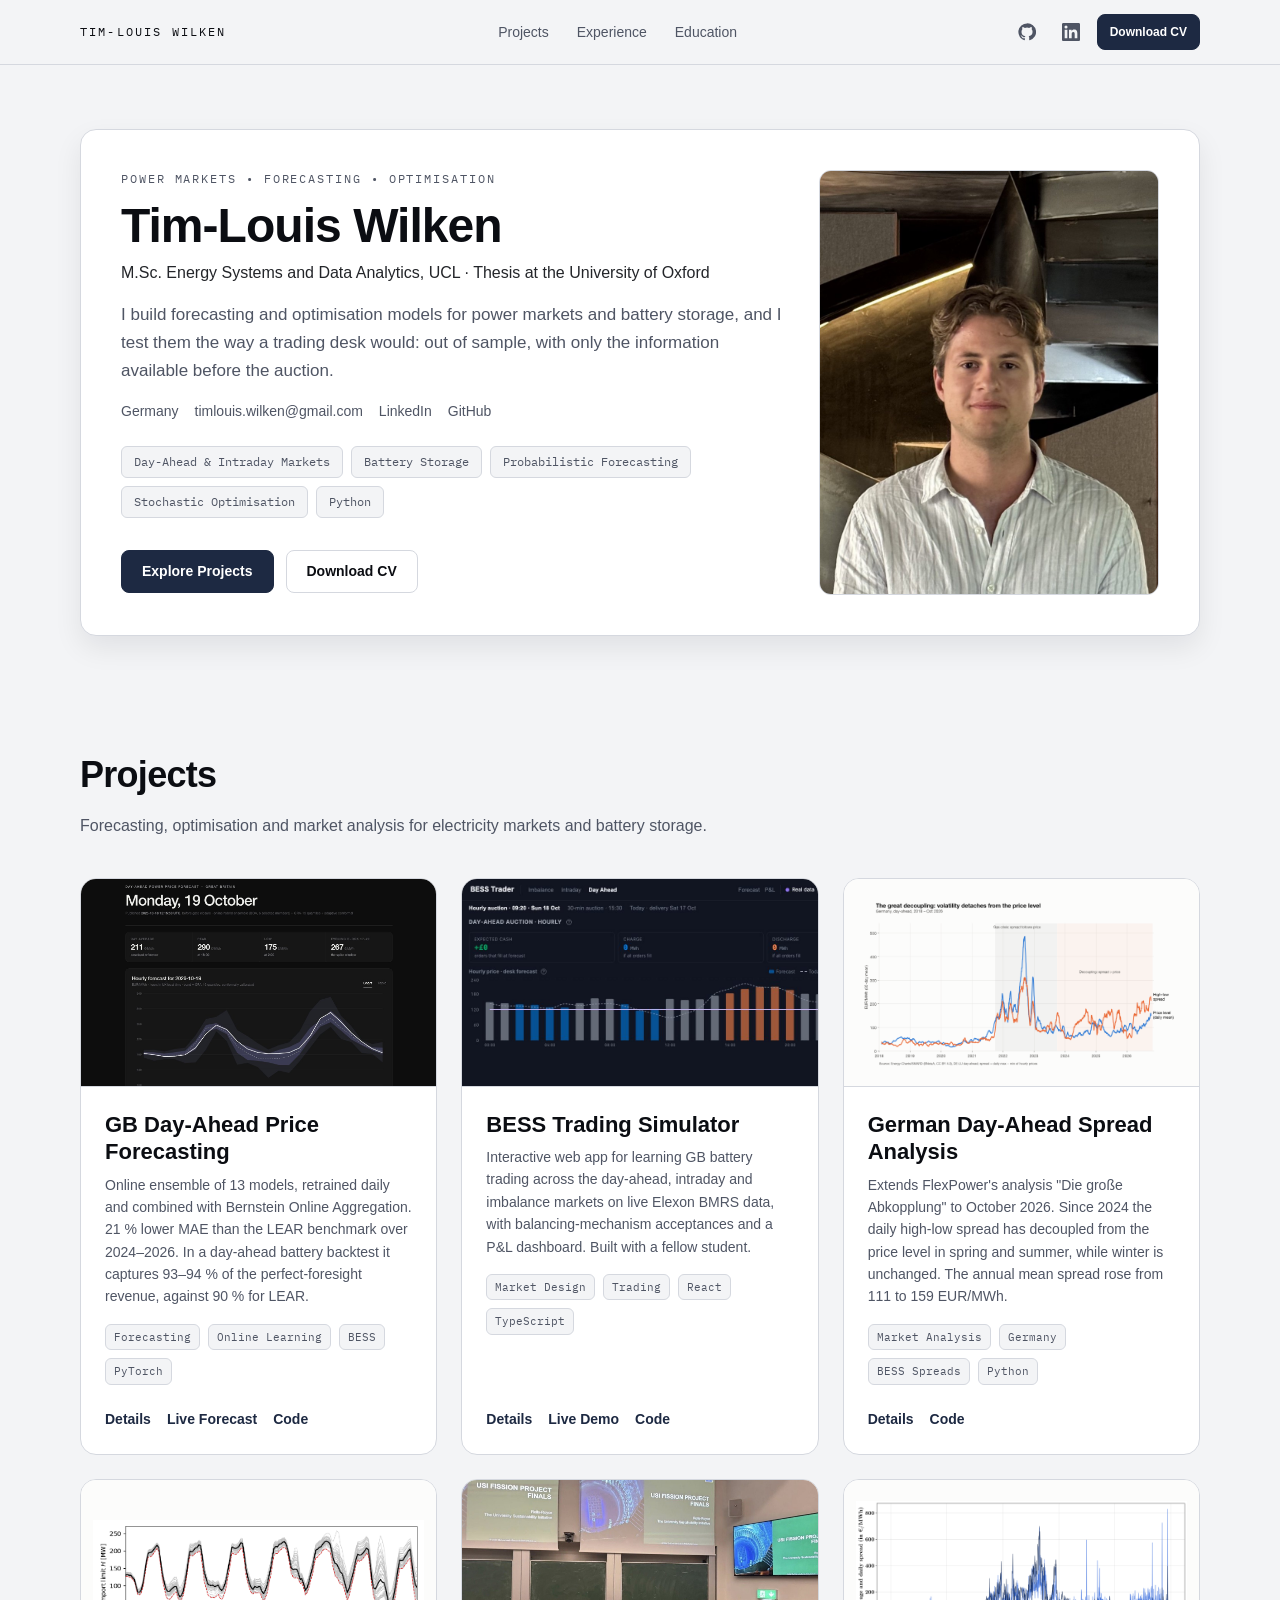
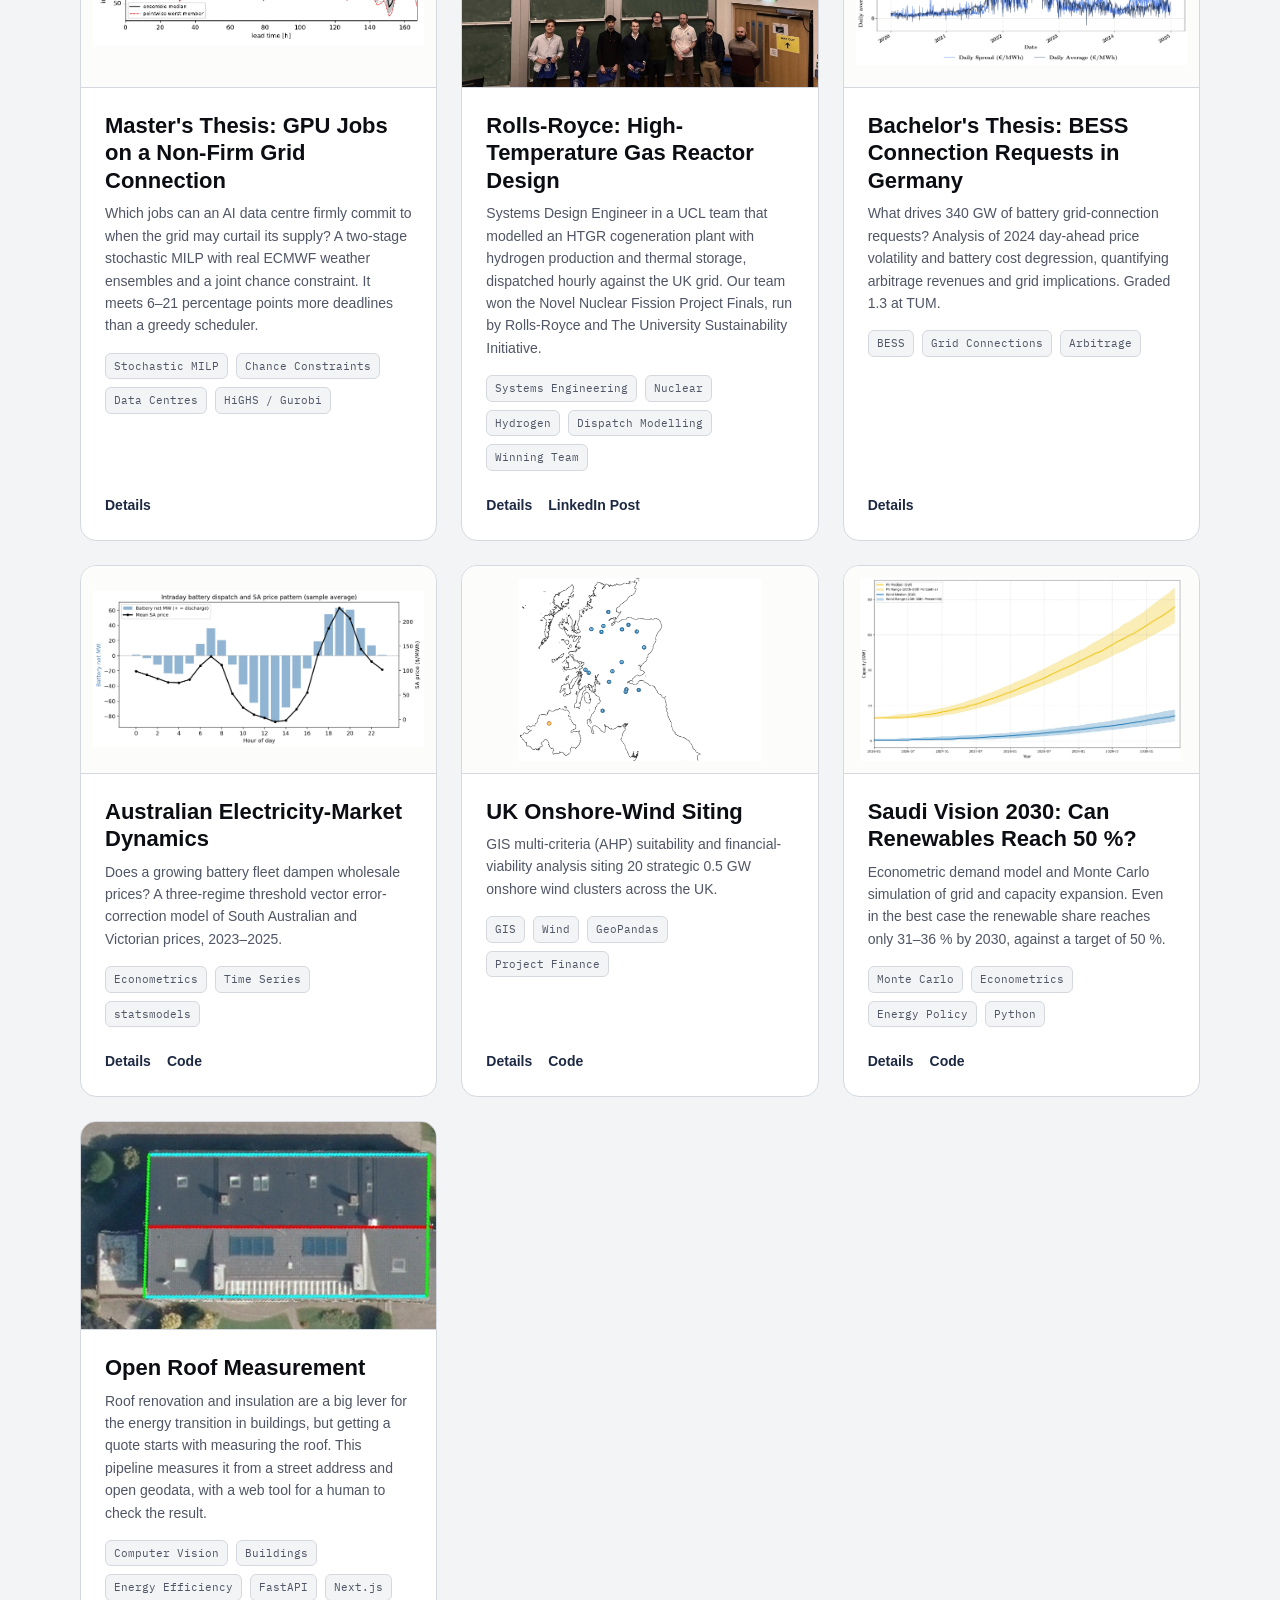
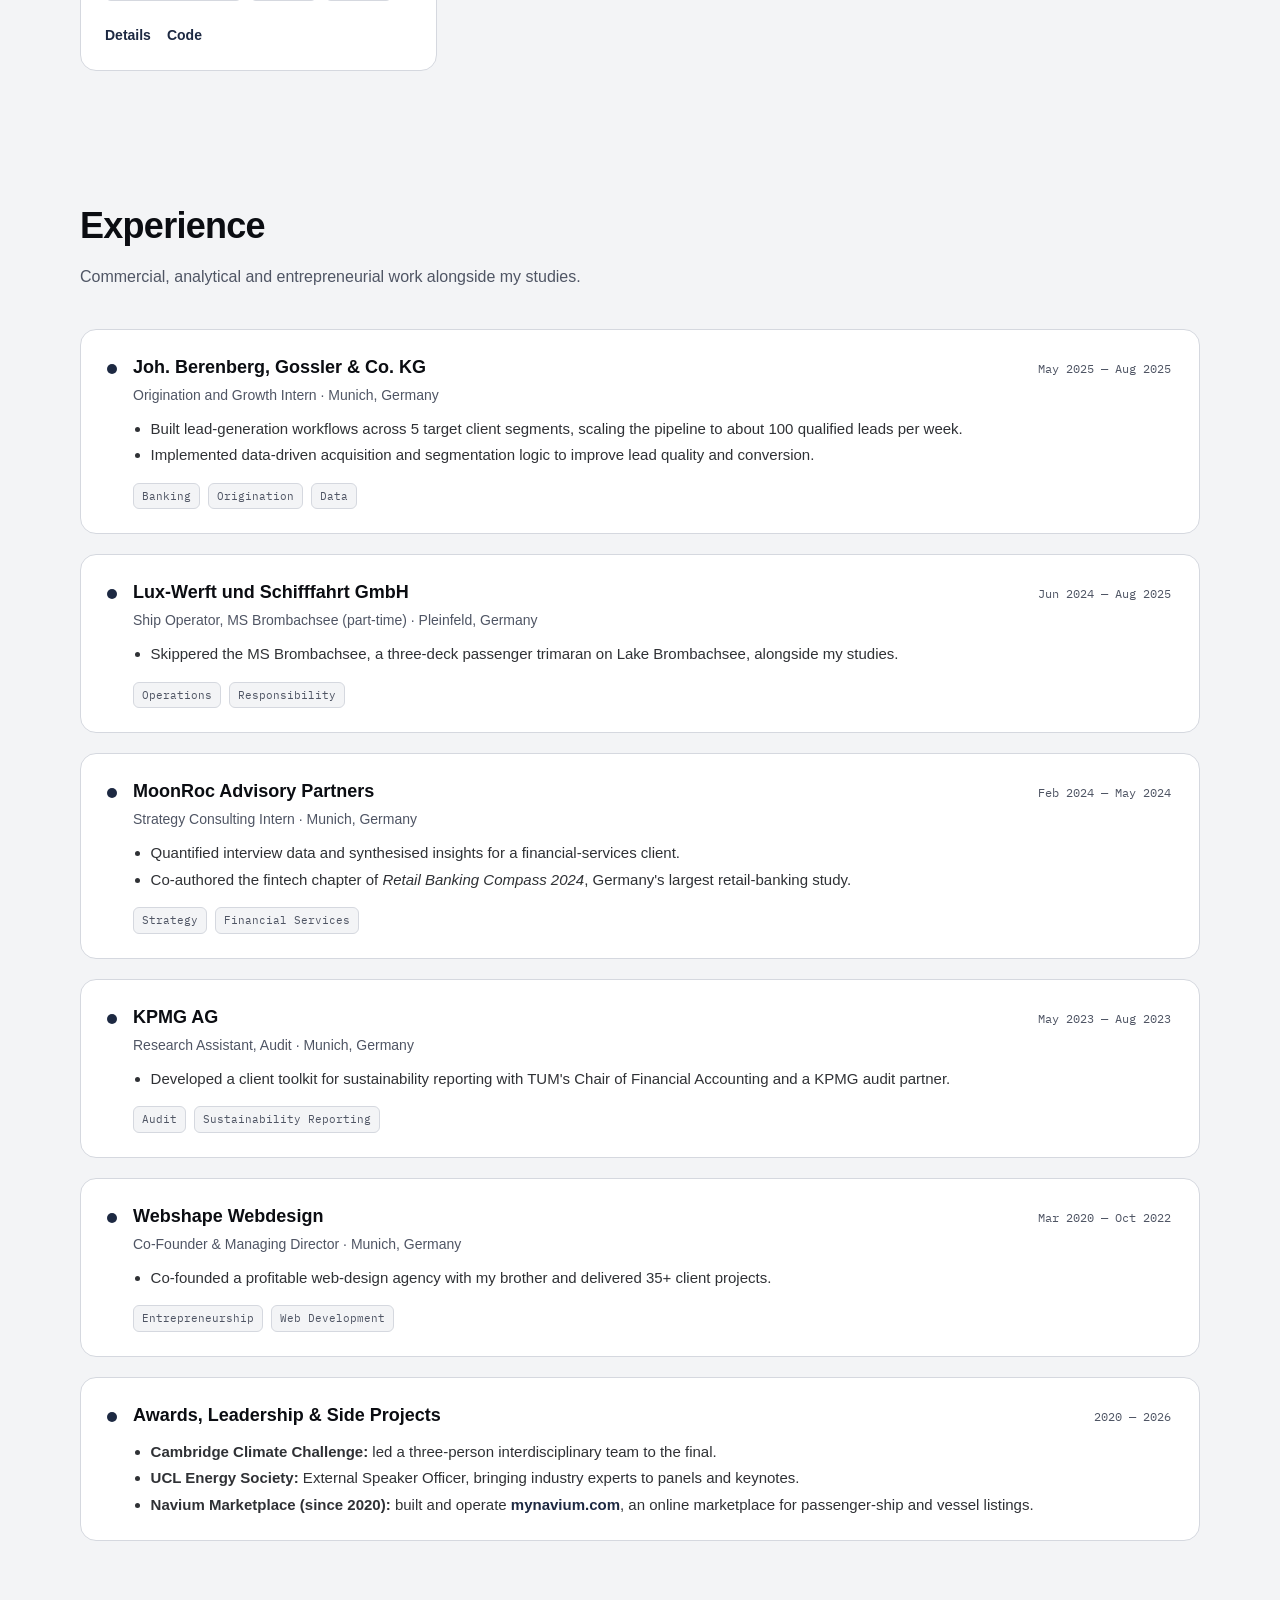
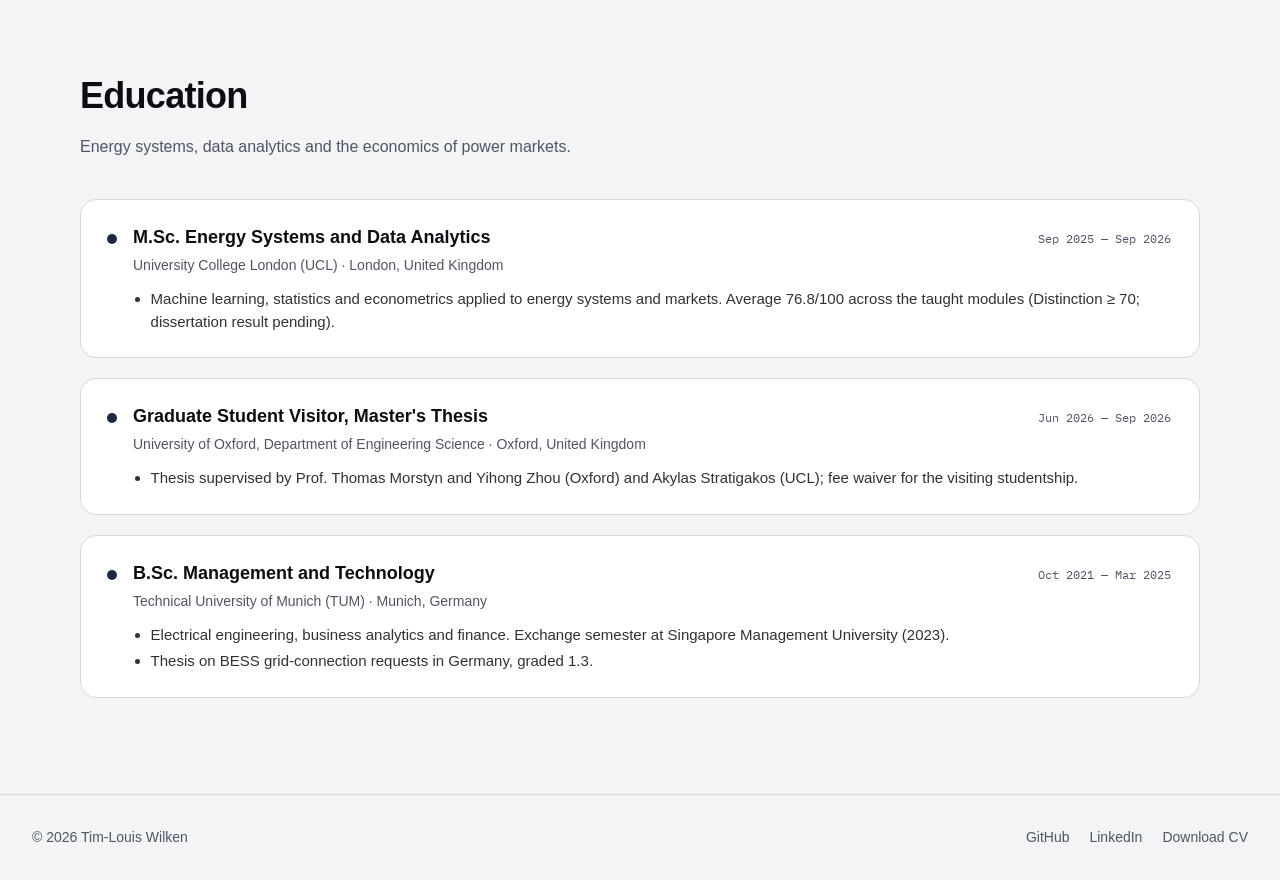
==== index.html @ aab0083b "Personal website: projects, live day-ahead forecast widget, CV Co-Authored-By: Claude Fable 5.1 <nor" ====
<!DOCTYPE html>
<html lang="en">
<head>
  <meta charset="UTF-8">
  <meta name="viewport" content="width=device-width, initial-scale=1">
  <title>Tim-Louis Wilken | Energy Markets &amp; Forecasting</title>
  <meta name="description" content="Portfolio of Tim-Louis Wilken: forecasting and optimisation for power markets and battery storage.">
  <link rel="canonical" href="https://timlouiswilken.github.io/">
  <meta property="og:title" content="Tim-Louis Wilken | Energy Markets &amp; Forecasting">
  <meta property="og:description" content="Forecasting and optimisation for power markets and battery storage.">
  <meta property="og:type" content="website">
  <meta property="og:url" content="https://timlouiswilken.github.io/">
  <meta property="og:image" content="https://timlouiswilken.github.io/images/projects/dayahead.png">
  <link rel="icon" href="favicon.svg" type="image/svg+xml">
  <link rel="preconnect" href="https://fonts.googleapis.com">
  <link rel="preconnect" href="https://fonts.gstatic.com" crossorigin>
  <link href="https://fonts.googleapis.com/css2?family=IBM+Plex+Mono:wght@400;500&display=swap" rel="stylesheet">
  <link rel="stylesheet" href="style.css">
</head>
<body>

<nav class="nav">
  <div class="container nav-inner">
    <a href="#home" class="brand">Tim-Louis Wilken</a>
    <div class="nav-links">
      <a href="#projects">Projects</a>
      <a href="#experience">Experience</a>
      <a href="#education">Education</a>
    </div>
    <div class="nav-actions">
      <a class="icon-link" href="https://github.com/TimLouisWilken" target="_blank" rel="noreferrer" aria-label="GitHub">
        <svg viewBox="0 0 24 24" fill="currentColor" aria-hidden="true"><path d="M12 .5a11.5 11.5 0 0 0-3.64 22.41c.58.11.79-.25.79-.56v-2c-3.2.7-3.88-1.37-3.88-1.37-.53-1.33-1.28-1.69-1.28-1.69-1.05-.71.08-.7.08-.7 1.16.08 1.77 1.19 1.77 1.19 1.03 1.77 2.7 1.26 3.36.96.1-.75.4-1.26.73-1.55-2.55-.29-5.24-1.28-5.24-5.68 0-1.26.45-2.28 1.19-3.09-.12-.29-.52-1.46.11-3.05 0 0 .97-.31 3.17 1.18a10.9 10.9 0 0 1 5.77 0c2.2-1.49 3.17-1.18 3.17-1.18.63 1.59.23 2.76.11 3.05.74.81 1.19 1.83 1.19 3.09 0 4.41-2.69 5.38-5.26 5.67.41.36.78 1.06.78 2.14v3.17c0 .31.21.68.8.56A11.5 11.5 0 0 0 12 .5Z"/></svg>
      </a>
      <a class="icon-link" href="https://linkedin.com/in/tim-louis-wilken" target="_blank" rel="noreferrer" aria-label="LinkedIn">
        <svg viewBox="0 0 24 24" fill="currentColor" aria-hidden="true"><path d="M20.45 20.45h-3.55v-5.57c0-1.33-.03-3.04-1.85-3.04-1.86 0-2.14 1.45-2.14 2.94v5.67H9.35V9h3.41v1.56h.05c.48-.9 1.64-1.85 3.37-1.85 3.6 0 4.27 2.37 4.27 5.45v6.29ZM5.34 7.43a2.06 2.06 0 1 1 0-4.12 2.06 2.06 0 0 1 0 4.12ZM7.12 20.45H3.56V9h3.56v11.45ZM22.22 0H1.77C.79 0 0 .77 0 1.73v20.54C0 23.23.79 24 1.77 24h20.45c.98 0 1.78-.77 1.78-1.73V1.73C24 .77 23.2 0 22.22 0Z"/></svg>
      </a>
      <a class="btn btn-primary btn-sm" href="cv.pdf" download="CV_Tim-Louis_Wilken.pdf">Download CV</a>
    </div>
  </div>
</nav>

<main class="container">

  <section id="home" class="section" style="padding-bottom: 2rem;">
    <div class="card hero reveal">
      <div class="hero-grid">
        <div>
          <p class="eyebrow">Power Markets • Forecasting • Optimisation</p>
          <h1>Tim-Louis Wilken</h1>
          <p class="role">M.Sc. Energy Systems and Data Analytics, UCL · Thesis at the University of Oxford</p>
          <p class="lead">I build forecasting and optimisation models for power markets and battery storage, and I test them the way a trading desk would: out of sample, with only the information available before the auction.</p>
          <div class="meta">
            <span>Germany</span>
            <a href="mailto:timlouis.wilken@gmail.com">timlouis.wilken@gmail.com</a>
            <a href="https://linkedin.com/in/tim-louis-wilken" target="_blank" rel="noreferrer">LinkedIn</a>
            <a href="https://github.com/TimLouisWilken" target="_blank" rel="noreferrer">GitHub</a>
          </div>
          <div class="tags">
            <span class="tag tag-lg">Day-Ahead &amp; Intraday Markets</span>
            <span class="tag tag-lg">Battery Storage</span>
            <span class="tag tag-lg">Probabilistic Forecasting</span>
            <span class="tag tag-lg">Stochastic Optimisation</span>
            <span class="tag tag-lg">Python</span>
          </div>
          <div class="actions">
            <a class="btn btn-primary" href="#projects">Explore Projects</a>
            <a class="btn" href="cv.pdf" download="CV_Tim-Louis_Wilken.pdf">Download CV</a>
          </div>
        </div>
        <div class="portrait">
          <img src="images/profile.jpg" alt="Portrait of Tim-Louis Wilken">
        </div>
      </div>
    </div>
  </section>

  <section id="live" class="section" style="padding-top: 0; padding-bottom: 1rem;">
    <div class="card live reveal" id="live-card" hidden>
      <div class="live-head">
        <div>
          <p class="eyebrow"><span class="live-dot" aria-hidden="true"></span>Live · GB day-ahead forecast for <span id="live-date">…</span></p>
          <p class="live-sub">Published every morning before gate closure by my online ensemble. Point forecast with the 90 % interval, EUR/MWh, UK local time.</p>
        </div>
        <a class="btn btn-sm" href="https://timlouiswilken.github.io/gb-dayahead-forecast/" target="_blank" rel="noreferrer">Open live page →</a>
      </div>
      <div class="live-grid">
        <div class="live-stats">
          <div class="stat"><span class="stat-label">Day average</span><span class="stat-value" id="live-avg">–</span></div>
          <div class="stat"><span class="stat-label">Peak</span><span class="stat-value" id="live-peak">–</span><span class="stat-note" id="live-peak-at"></span></div>
          <div class="stat"><span class="stat-label">Low</span><span class="stat-value" id="live-low">–</span><span class="stat-note" id="live-low-at"></span></div>
          <div class="stat"><span class="stat-label">Realised MAE, last 7 days</span><span class="stat-value" id="live-mae">–</span><span class="stat-note" id="live-mae-note"></span></div>
        </div>
        <svg class="live-chart" id="live-chart" viewBox="0 0 600 180" preserveAspectRatio="none" role="img" aria-label="Hourly day-ahead price forecast with 90 % interval"></svg>
      </div>
    </div>
  </section>

  <section id="projects" class="section">
    <header class="section-head reveal">
      <h2>Projects</h2>
      <p>Forecasting, optimisation and market analysis for electricity markets and battery storage.</p>
    </header>
    <div class="grid">
<!-- PROJECTS:START -->
      <article class="card project reveal" data-href="projects/gb-dayahead-forecast.html">
        <div class="cover "><img class="fill" style="object-position: center top;" src="images/projects/dayahead-live.jpg" alt="Live GB day-ahead forecast page with hourly prices and uncertainty band" loading="lazy"></div>
        <div class="project-body">
          <h3><a href="projects/gb-dayahead-forecast.html">GB Day-Ahead Price Forecasting</a></h3>
          <p class="desc">Online ensemble of 13 models, retrained daily and combined with Bernstein Online Aggregation. 21 % lower MAE than the LEAR benchmark over 2024–2026. In a day-ahead battery backtest it captures 93–94 % of the perfect-foresight revenue, against 90 % for LEAR.</p>
          <div class="tags"><span class="tag">Forecasting</span><span class="tag">Online Learning</span><span class="tag">BESS</span><span class="tag">PyTorch</span></div>
          <div class="links"><a href="projects/gb-dayahead-forecast.html">Details</a><a href="https://timlouiswilken.github.io/gb-dayahead-forecast/" target="_blank" rel="noreferrer">Live Forecast</a><a href="https://github.com/TimLouisWilken/gb-dayahead-research" target="_blank" rel="noreferrer">Code</a></div>
        </div>
      </article>
      <article class="card project reveal" data-href="projects/bess-trading-simulator.html">
        <div class="cover "><img class="fill" style="object-position: left top;" src="images/projects/bess-simulator-desk.jpg" alt="Day-ahead auction screen of the BESS Trading Simulator with hourly price forecast" loading="lazy"></div>
        <div class="project-body">
          <h3><a href="projects/bess-trading-simulator.html">BESS Trading Simulator</a></h3>
          <p class="desc">Interactive web app for learning GB battery trading across the day-ahead, intraday and imbalance markets on live Elexon BMRS data, with balancing-mechanism acceptances and a P&amp;L dashboard. Built with a fellow student.</p>
          <div class="tags"><span class="tag">Market Design</span><span class="tag">Trading</span><span class="tag">React</span><span class="tag">TypeScript</span></div>
          <div class="links"><a href="projects/bess-trading-simulator.html">Details</a><a href="https://bess-trading-simulator.com" target="_blank" rel="noreferrer">Live Demo</a><a href="https://github.com/bess-trading-simulator/bess-trading-simulator" target="_blank" rel="noreferrer">Code</a></div>
        </div>
      </article>
      <article class="card project reveal" data-href="projects/german-spread-analysis.html">
        <div class="cover "><img src="images/projects/spread.png" alt="German day-ahead high-low spread versus price level, 2018 to 2026" loading="lazy"></div>
        <div class="project-body">
          <h3><a href="projects/german-spread-analysis.html">German Day-Ahead Spread Analysis</a></h3>
          <p class="desc">Extends FlexPower&#x27;s analysis &quot;Die große Abkopplung&quot; to October 2026. Since 2024 the daily high-low spread has decoupled from the price level in spring and summer, while winter is unchanged. The annual mean spread rose from 111 to 159 EUR/MWh.</p>
          <div class="tags"><span class="tag">Market Analysis</span><span class="tag">Germany</span><span class="tag">BESS Spreads</span><span class="tag">Python</span></div>
          <div class="links"><a href="projects/german-spread-analysis.html">Details</a><a href="https://github.com/TimLouisWilken/de-price-decoupling" target="_blank" rel="noreferrer">Code</a></div>
        </div>
      </article>
      <article class="card project reveal" data-href="projects/masters-thesis.html">
        <div class="cover "><img src="images/projects/thesis.png" alt="ECMWF ensemble of the curtailable grid import limit over one week" loading="lazy"></div>
        <div class="project-body">
          <h3><a href="projects/masters-thesis.html">Master&#x27;s Thesis: GPU Jobs on a Non-Firm Grid Connection</a></h3>
          <p class="desc">Which jobs can an AI data centre firmly commit to when the grid may curtail its supply? A two-stage stochastic MILP with real ECMWF weather ensembles and a joint chance constraint. It meets 6–21 percentage points more deadlines than a greedy scheduler.</p>
          <div class="tags"><span class="tag">Stochastic MILP</span><span class="tag">Chance Constraints</span><span class="tag">Data Centres</span><span class="tag">HiGHS / Gurobi</span></div>
          <div class="links"><a href="projects/masters-thesis.html">Details</a></div>
        </div>
      </article>
      <article class="card project reveal" data-href="projects/rolls-royce-fission-project.html">
        <div class="cover "><img class="fill" style="object-position: center 75%;" src="images/projects/rolls-royce.jpg" alt="Winning team at the USI Novel Nuclear Fission Project Finals with Rolls-Royce" loading="lazy"></div>
        <div class="project-body">
          <h3><a href="projects/rolls-royce-fission-project.html">Rolls-Royce: High-Temperature Gas Reactor Design</a></h3>
          <p class="desc">Systems Design Engineer in a UCL team that modelled an HTGR cogeneration plant with hydrogen production and thermal storage, dispatched hourly against the UK grid. Our team won the Novel Nuclear Fission Project Finals, run by Rolls-Royce and The University Sustainability Initiative.</p>
          <div class="tags"><span class="tag">Systems Engineering</span><span class="tag">Nuclear</span><span class="tag">Hydrogen</span><span class="tag">Dispatch Modelling</span><span class="tag">Winning Team</span></div>
          <div class="links"><a href="projects/rolls-royce-fission-project.html">Details</a><a href="https://www.linkedin.com/posts/the-usi-recently-hosted-its-novel-nuclear-ugcPost-7441210424911499264-hZZq/" target="_blank" rel="noreferrer">LinkedIn Post</a></div>
        </div>
      </article>
      <article class="card project reveal" data-href="projects/bachelors-thesis.html">
        <div class="cover "><img src="images/projects/bachelor-spread.png" alt="Daily average price and daily spread in the German day-ahead market, 2020 to 2025" loading="lazy"></div>
        <div class="project-body">
          <h3><a href="projects/bachelors-thesis.html">Bachelor&#x27;s Thesis: BESS Connection Requests in Germany</a></h3>
          <p class="desc">What drives 340 GW of battery grid-connection requests? Analysis of 2024 day-ahead price volatility and battery cost degression, quantifying arbitrage revenues and grid implications. Graded 1.3 at TUM.</p>
          <div class="tags"><span class="tag">BESS</span><span class="tag">Grid Connections</span><span class="tag">Arbitrage</span></div>
          <div class="links"><a href="projects/bachelors-thesis.html">Details</a></div>
        </div>
      </article>
      <article class="card project reveal" data-href="projects/australian-electricity-market.html">
        <div class="cover "><img src="images/projects/australia-intraday.png" alt="Average intraday battery dispatch and South Australian price" loading="lazy"></div>
        <div class="project-body">
          <h3><a href="projects/australian-electricity-market.html">Australian Electricity-Market Dynamics</a></h3>
          <p class="desc">Does a growing battery fleet dampen wholesale prices? A three-regime threshold vector error-correction model of South Australian and Victorian prices, 2023–2025.</p>
          <div class="tags"><span class="tag">Econometrics</span><span class="tag">Time Series</span><span class="tag">statsmodels</span></div>
          <div class="links"><a href="projects/australian-electricity-market.html">Details</a><a href="https://github.com/TimLouisWilken/analysis-of-the-australian-electricity-market" target="_blank" rel="noreferrer">Code</a></div>
        </div>
      </article>
      <article class="card project reveal" data-href="projects/uk-onshore-wind-siting.html">
        <div class="cover "><img src="images/projects/wind-scotland.png" alt="Recommended onshore wind sites in Scotland and Northern Ireland" loading="lazy"></div>
        <div class="project-body">
          <h3><a href="projects/uk-onshore-wind-siting.html">UK Onshore-Wind Siting</a></h3>
          <p class="desc">GIS multi-criteria (AHP) suitability and financial-viability analysis siting 20 strategic 0.5 GW onshore wind clusters across the UK.</p>
          <div class="tags"><span class="tag">GIS</span><span class="tag">Wind</span><span class="tag">GeoPandas</span><span class="tag">Project Finance</span></div>
          <div class="links"><a href="projects/uk-onshore-wind-siting.html">Details</a><a href="https://github.com/TimLouisWilken/Spatial-Assessment-of-Onshore-Wind-Capacity-in-UK" target="_blank" rel="noreferrer">Code</a></div>
        </div>
      </article>
      <article class="card project reveal" data-href="projects/saudi-vision-2030.html">
        <div class="cover "><img src="images/projects/saudi-3.png" alt="Monte Carlo paths of PV and wind capacity in Saudi Arabia to 2030" loading="lazy"></div>
        <div class="project-body">
          <h3><a href="projects/saudi-vision-2030.html">Saudi Vision 2030: Can Renewables Reach 50 %?</a></h3>
          <p class="desc">Econometric demand model and Monte Carlo simulation of grid and capacity expansion. Even in the best case the renewable share reaches only 31–36 % by 2030, against a target of 50 %.</p>
          <div class="tags"><span class="tag">Monte Carlo</span><span class="tag">Econometrics</span><span class="tag">Energy Policy</span><span class="tag">Python</span></div>
          <div class="links"><a href="projects/saudi-vision-2030.html">Details</a><a href="https://github.com/TimLouisWilken/Evaluation-of-Saudi-Vision-2030" target="_blank" rel="noreferrer">Code</a></div>
        </div>
      </article>
      <article class="card project reveal" data-href="projects/open-roof-measurement.html">
        <div class="cover "><img class="fill" style="object-position: center center;" src="images/projects/openroof-s1.jpg" alt="Detected roof outline, ridge and PV panels on an aerial image" loading="lazy"></div>
        <div class="project-body">
          <h3><a href="projects/open-roof-measurement.html">Open Roof Measurement</a></h3>
          <p class="desc">Roof renovation and insulation are a big lever for the energy transition in buildings, but getting a quote starts with measuring the roof. This pipeline measures it from a street address and open geodata, with a web tool for a human to check the result.</p>
          <div class="tags"><span class="tag">Computer Vision</span><span class="tag">Buildings</span><span class="tag">Energy Efficiency</span><span class="tag">FastAPI</span><span class="tag">Next.js</span></div>
          <div class="links"><a href="projects/open-roof-measurement.html">Details</a><a href="https://github.com/TimLouisWilken/open-roof-measure" target="_blank" rel="noreferrer">Code</a></div>
        </div>
      </article>
<!-- PROJECTS:END -->
    </div>
  </section>

  <section id="experience" class="section">
    <header class="section-head reveal">
      <h2>Experience</h2>
      <p>Commercial, analytical and entrepreneurial work alongside my studies.</p>
    </header>
    <div class="timeline">

      <article class="card entry reveal">
        <header><h3>Joh. Berenberg, Gossler &amp; Co. KG</h3><p class="date">May 2025 — Aug 2025</p></header>
        <p class="where">Origination and Growth Intern · Munich, Germany</p>
        <ul>
          <li>Built lead-generation workflows across 5 target client segments, scaling the pipeline to about 100 qualified leads per week.</li>
          <li>Implemented data-driven acquisition and segmentation logic to improve lead quality and conversion.</li>
        </ul>
        <div class="tags"><span class="tag">Banking</span><span class="tag">Origination</span><span class="tag">Data</span></div>
      </article>

      <article class="card entry reveal">
        <header><h3>Lux-Werft und Schifffahrt GmbH</h3><p class="date">Jun 2024 — Aug 2025</p></header>
        <p class="where">Ship Operator, MS Brombachsee (part-time) · Pleinfeld, Germany</p>
        <ul>
          <li>Skippered the MS Brombachsee, a three-deck passenger trimaran on Lake Brombachsee, alongside my studies.</li>
        </ul>
        <div class="tags"><span class="tag">Operations</span><span class="tag">Responsibility</span></div>
      </article>

      <article class="card entry reveal">
        <header><h3>MoonRoc Advisory Partners</h3><p class="date">Feb 2024 — May 2024</p></header>
        <p class="where">Strategy Consulting Intern · Munich, Germany</p>
        <ul>
          <li>Quantified interview data and synthesised insights for a financial-services client.</li>
          <li>Co-authored the fintech chapter of <em>Retail Banking Compass 2024</em>, Germany's largest retail-banking study.</li>
        </ul>
        <div class="tags"><span class="tag">Strategy</span><span class="tag">Financial Services</span></div>
      </article>

      <article class="card entry reveal">
        <header><h3>KPMG AG</h3><p class="date">May 2023 — Aug 2023</p></header>
        <p class="where">Research Assistant, Audit · Munich, Germany</p>
        <ul>
          <li>Developed a client toolkit for sustainability reporting with TUM's Chair of Financial Accounting and a KPMG audit partner.</li>
        </ul>
        <div class="tags"><span class="tag">Audit</span><span class="tag">Sustainability Reporting</span></div>
      </article>

      <article class="card entry reveal">
        <header><h3>Webshape Webdesign</h3><p class="date">Mar 2020 — Oct 2022</p></header>
        <p class="where">Co-Founder &amp; Managing Director · Munich, Germany</p>
        <ul>
          <li>Co-founded a profitable web-design agency with my brother and delivered 35+ client projects.</li>
        </ul>
        <div class="tags"><span class="tag">Entrepreneurship</span><span class="tag">Web Development</span></div>
      </article>

      <article class="card entry reveal">
        <header><h3>Awards, Leadership &amp; Side Projects</h3><p class="date">2020 — 2026</p></header>
        <ul>
          <li><strong>Cambridge Climate Challenge:</strong> led a three-person interdisciplinary team to the final.</li>
          <li><strong>UCL Energy Society:</strong> External Speaker Officer, bringing industry experts to panels and keynotes.</li>
          <li><strong>Navium Marketplace (since 2020):</strong> built and operate <a href="https://mynavium.com" target="_blank" rel="noreferrer" style="color: var(--accent); font-weight: 600;">mynavium.com</a>, an online marketplace for passenger-ship and vessel listings.</li>
        </ul>
      </article>

    </div>
  </section>

  <section id="education" class="section">
    <header class="section-head reveal">
      <h2>Education</h2>
      <p>Energy systems, data analytics and the economics of power markets.</p>
    </header>
    <div class="timeline">

      <article class="card entry reveal">
        <header><h3>M.Sc. Energy Systems and Data Analytics</h3><p class="date">Sep 2025 — Sep 2026</p></header>
        <p class="where">University College London (UCL) · London, United Kingdom</p>
        <ul>
          <li>Machine learning, statistics and econometrics applied to energy systems and markets. Average 76.8/100 across the taught modules (Distinction ≥ 70; dissertation result pending).</li>
        </ul>
      </article>

      <article class="card entry reveal">
        <header><h3>Graduate Student Visitor, Master's Thesis</h3><p class="date">Jun 2026 — Sep 2026</p></header>
        <p class="where">University of Oxford, Department of Engineering Science · Oxford, United Kingdom</p>
        <ul>
          <li>Thesis supervised by Prof. Thomas Morstyn and Yihong Zhou (Oxford) and Akylas Stratigakos (UCL); fee waiver for the visiting studentship.</li>
        </ul>
      </article>

      <article class="card entry reveal">
        <header><h3>B.Sc. Management and Technology</h3><p class="date">Oct 2021 — Mar 2025</p></header>
        <p class="where">Technical University of Munich (TUM) · Munich, Germany</p>
        <ul>
          <li>Electrical engineering, business analytics and finance. Exchange semester at Singapore Management University (2023).</li>
          <li>Thesis on BESS grid-connection requests in Germany, graded 1.3.</li>
        </ul>
      </article>

    </div>
  </section>

</main>

<footer class="footer">
  <div class="container footer-inner">
    <p>© 2026 Tim-Louis Wilken</p>
    <div class="footer-links">
      <a href="https://github.com/TimLouisWilken" target="_blank" rel="noreferrer">GitHub</a>
      <a href="https://linkedin.com/in/tim-louis-wilken" target="_blank" rel="noreferrer">LinkedIn</a>
      <a href="cv.pdf" download="CV_Tim-Louis_Wilken.pdf">Download CV</a>
    </div>
  </div>
</footer>

<script>
  const io = new IntersectionObserver((entries) => {
    entries.forEach((e) => { if (e.isIntersecting) { e.target.classList.add('visible'); io.unobserve(e.target); } });
  }, { threshold: 0.08 });
  document.querySelectorAll('.reveal').forEach((el) => io.observe(el));
  (async () => {
    const base = 'https://timlouiswilken.github.io/gb-dayahead-forecast/data/';
    try {
      const d = await (await fetch(base + 'latest.json', { cache: 'no-store' })).json();
      const f = d.forecast, q05 = d.quantiles.q05, q95 = d.quantiles.q95, n = f.length;
      const fmt = (v) => Math.round(v);
      const avg = f.reduce((a, b) => a + b, 0) / n;
      const iMax = f.indexOf(Math.max(...f)), iMin = f.indexOf(Math.min(...f));
      const dt = new Date(d.target_date + 'T12:00:00');
      document.getElementById('live-date').textContent = dt.toLocaleDateString('en-GB', { weekday: 'long', day: 'numeric', month: 'long' });
      document.getElementById('live-avg').textContent = fmt(avg);
      document.getElementById('live-peak').textContent = fmt(f[iMax]);
      document.getElementById('live-peak-at').textContent = 'at ' + String(d.hours[iMax]).padStart(2, '0') + ':00';
      document.getElementById('live-low').textContent = fmt(f[iMin]);
      document.getElementById('live-low-at').textContent = 'at ' + String(d.hours[iMin]).padStart(2, '0') + ':00';
      // chart
      const W = 600, H = 180, px = 8, pt = 10, pb = 22;
      const lo = Math.min(...q05), hi = Math.max(...q95), span = (hi - lo) || 1;
      const x = (i) => px + i * (W - 2 * px) / (n - 1);
      const y = (v) => pt + (hi - v) * (H - pt - pb) / span;
      const path = (arr) => arr.map((v, i) => (i ? 'L' : 'M') + x(i).toFixed(1) + ' ' + y(v).toFixed(1)).join(' ');
      const band = path(q95) + ' ' + q05.map((v, i) => 'L' + x(n - 1 - i).toFixed(1) + ' ' + y(q05[n - 1 - i]).toFixed(1)).join(' ') + ' Z';
      const ticks = [0, 6, 12, 18, 23].map((h) => `<text x="${x(h).toFixed(1)}" y="${H - 6}" font-size="10" fill="#4f5564" text-anchor="${h === 0 ? 'start' : h === 23 ? 'end' : 'middle'}" font-family="IBM Plex Mono, monospace">${String(h).padStart(2, '0')}:00</text>`).join('');
      const labels = [[iMax, f[iMax], -6], [iMin, f[iMin], 14]].map(([i, v, dy]) => `<text x="${x(i).toFixed(1)}" y="${(y(v) + dy).toFixed(1)}" font-size="11" fill="#0b0d12" text-anchor="middle" font-family="IBM Plex Mono, monospace">${fmt(v)}</text>`).join('');
      document.getElementById('live-chart').innerHTML =
        `<path d="${band}" fill="#1d2942" opacity="0.12"/><path d="${path(f)}" fill="none" stroke="#1d2942" stroke-width="2.2" stroke-linejoin="round"/>` +
        `<circle cx="${x(iMax).toFixed(1)}" cy="${y(f[iMax]).toFixed(1)}" r="3" fill="#1d2942"/>` + ticks + labels;
      document.getElementById('live-card').hidden = false;
      // realised accuracy
      try {
        const h = (await (await fetch(base + 'history.json', { cache: 'no-store' })).json()).filter((r) => r.mae != null).slice(-7);
        if (h.length) {
          const m = (k) => h.reduce((a, r) => a + r[k], 0) / h.length;
          document.getElementById('live-mae').textContent = m('mae').toFixed(1);
          document.getElementById('live-mae-note').textContent = 'vs ' + m('mae_naive').toFixed(1) + ' naive · ' + h.length + ' days';
        }
      } catch (e) { /* history optional */ }
    } catch (e) { /* keep the card hidden if the feed is unavailable */ }
  })();
  document.querySelectorAll('.project[data-href]').forEach((card) => {
    card.addEventListener('click', (ev) => { if (!ev.target.closest('a')) window.location = card.dataset.href; });
  });
</script>
</body>
</html>
---- style.css ----
:root {
  --bg: #f3f4f6;
  --surface: #ffffff;
  --ink: #0b0d12;
  --muted: #4f5564;
  --border: #d5d8df;
  --accent: #1d2942;
  --accent-hover: #121a2d;
  --shadow: 0 12px 28px rgba(8, 12, 20, 0.08);
  --radius: 1rem;
  --font-sans: "Helvetica Neue", Helvetica, Arial, sans-serif;
  --font-mono: "IBM Plex Mono", ui-monospace, SFMono-Regular, monospace;
}

* { box-sizing: border-box; }
html { scroll-behavior: smooth; }
body {
  margin: 0;
  background: var(--bg);
  color: var(--ink);
  font-family: var(--font-sans);
  line-height: 1.5;
  -webkit-font-smoothing: antialiased;
}
img { display: block; max-width: 100%; }
a { color: inherit; text-decoration: none; }

.container {
  width: 100%;
  max-width: 76rem;
  margin: 0 auto;
  padding: 0 1rem;
}
@media (min-width: 640px) { .container { padding: 0 1.75rem; } }
@media (min-width: 1024px) { .container { padding: 0 3rem; } }

/* nav */
.nav {
  position: sticky;
  top: 0;
  z-index: 50;
  border-bottom: 1px solid var(--border);
  background: rgba(243, 244, 246, 0.95);
  backdrop-filter: blur(8px);
}
.nav-inner { display: flex; align-items: center; justify-content: space-between; gap: 0.75rem; height: 4rem; }
.brand { font-family: var(--font-mono); font-size: 0.75rem; text-transform: uppercase; letter-spacing: 0.18em; }
.nav-links { display: none; gap: 1.75rem; }
.nav-links a { font-size: 0.875rem; color: var(--muted); transition: color 0.15s; }
.nav-links a:hover { color: var(--ink); }
@media (min-width: 1024px) { .nav-links { display: flex; } }
.nav-actions { display: flex; align-items: center; gap: 0.5rem; }
.icon-link {
  display: inline-flex; padding: 0.5rem; border-radius: 0.5rem;
  border: 1px solid transparent; color: var(--muted); transition: all 0.15s;
}
.icon-link:hover { border-color: var(--border); background: var(--surface); color: var(--ink); }
.icon-link svg { width: 18px; height: 18px; }

/* buttons */
.btn {
  display: inline-block; border-radius: 0.5rem; font-weight: 600;
  border: 1px solid var(--border); background: var(--surface); color: var(--ink);
  padding: 0.625rem 1.25rem; font-size: 0.875rem; transition: all 0.15s;
}
.btn:hover { border-color: var(--ink); }
.btn-primary { background: var(--accent); border-color: var(--accent); color: #fff; }
.btn-primary:hover { background: var(--accent-hover); border-color: var(--accent-hover); }
.btn-sm { padding: 0.5rem 0.75rem; font-size: 0.75rem; }

/* cards & sections */
.card { background: var(--surface); border: 1px solid var(--border); border-radius: var(--radius); }
.section { padding: 3rem 0; }
@media (min-width: 640px) { .section { padding: 4rem 0; } }
.section-head { margin-bottom: 1.75rem; }
@media (min-width: 640px) { .section-head { margin-bottom: 2.5rem; } }
.section-head h2 { margin: 0; font-size: 1.875rem; font-weight: 600; letter-spacing: -0.02em; }
@media (min-width: 640px) { .section-head h2 { font-size: 2.25rem; } }
.section-head p { margin: 0.75rem 0 0; max-width: 48rem; color: var(--muted); }

.eyebrow { margin: 0; font-family: var(--font-mono); font-size: 0.75rem; text-transform: uppercase; letter-spacing: 0.16em; color: var(--muted); }
.tags { display: flex; flex-wrap: wrap; gap: 0.5rem; }
.tag {
  border: 1px solid var(--border); background: var(--bg); color: var(--muted);
  border-radius: 0.375rem; padding: 0.25rem 0.5rem; font-family: var(--font-mono); font-size: 0.6875rem;
}
.tag-lg { padding: 0.375rem 0.75rem; font-size: 0.75rem; }

/* hero */
.hero { padding: 1.75rem; box-shadow: var(--shadow); }
@media (min-width: 640px) { .hero { padding: 2.5rem; } }
.hero-grid { display: grid; gap: 2rem; }
@media (min-width: 1024px) { .hero-grid { grid-template-columns: 1fr minmax(260px, 340px); align-items: start; } }
.hero h1 { margin: 0.75rem 0 0; font-size: 2.25rem; font-weight: 600; letter-spacing: -0.02em; line-height: 1.1; }
@media (min-width: 640px) { .hero h1 { font-size: 3rem; } }
.hero .role { margin: 0.5rem 0 0; font-weight: 500; color: rgba(11, 13, 18, 0.9); }
.hero .lead { margin: 1rem 0 0; max-width: 46rem; color: var(--muted); font-size: 1.0625rem; line-height: 1.65; }
.hero .meta { margin-top: 1rem; display: flex; flex-wrap: wrap; gap: 0.25rem 1rem; font-size: 0.875rem; color: var(--muted); }
.hero .meta a:hover { color: var(--ink); }
.hero .tags { margin-top: 1.5rem; }
.hero .actions { margin-top: 2rem; display: flex; flex-wrap: wrap; gap: 0.75rem; }
.portrait { overflow: hidden; border-radius: 0.75rem; border: 1px solid var(--border); background: var(--bg); }
.portrait img { width: 100%; aspect-ratio: 4 / 5; object-fit: cover; object-position: center 40%; }
@media (max-width: 1023px) { .portrait { max-width: 280px; } }

/* project grid */
.grid { display: grid; grid-template-columns: 1fr; gap: 1.5rem; }
@media (min-width: 768px) { .grid { grid-template-columns: repeat(2, 1fr); } }
@media (min-width: 1280px) { .grid { grid-template-columns: repeat(3, 1fr); } }
.project { display: flex; flex-direction: column; overflow: hidden; transition: transform 0.2s, box-shadow 0.2s; }
.project:hover { transform: translateY(-2px); box-shadow: var(--shadow); }
.cover { position: relative; height: 13rem; border-bottom: 1px solid var(--border); background: #fcfcfb; }
.cover img { width: 100%; height: 100%; object-fit: contain; padding: 0.75rem; }
.cover img.fill { object-fit: cover; padding: 0; }
.cover .year {
  position: absolute; right: 0.75rem; top: 0.75rem;
  border: 1px solid var(--border); background: rgba(255, 255, 255, 0.95); border-radius: 0.375rem;
  padding: 0.25rem 0.5rem; font-family: var(--font-mono); font-size: 0.6875rem; color: var(--muted);
}
.cover.metric {
  display: flex; flex-direction: column; justify-content: center; padding: 1.5rem;
  background: linear-gradient(135deg, #e8ecf4 0%, #f7f8fa 60%);
}
.cover.metric .big { font-size: 2.75rem; font-weight: 600; letter-spacing: -0.03em; color: var(--accent); line-height: 1; }
.cover.metric .small { margin-top: 0.5rem; font-family: var(--font-mono); font-size: 0.75rem; text-transform: uppercase; letter-spacing: 0.12em; color: var(--muted); }
.project-body { display: flex; flex: 1; flex-direction: column; padding: 1.25rem; }
@media (min-width: 640px) { .project-body { padding: 1.5rem; } }
.project h3 { margin: 0; font-size: 1.375rem; line-height: 1.25; font-weight: 600; }
.project .desc { margin: 0.5rem 0 0; font-size: 0.875rem; line-height: 1.6; color: var(--muted); }
.project .tags { margin-top: 1rem; }
.project .links { margin-top: auto; padding-top: 1.5rem; display: flex; flex-wrap: wrap; gap: 1rem; font-size: 0.875rem; }
.project .links a { font-weight: 600; color: var(--accent); }
.project .links a:hover { text-decoration: underline; }

/* timeline */
.timeline { position: relative; display: grid; gap: 1.25rem; }
.entry { position: relative; padding: 1.25rem 1.25rem 1.25rem 2.75rem; }
@media (min-width: 640px) { .entry { padding: 1.5rem 1.75rem 1.5rem 3.25rem; } }
.entry::before {
  content: ""; position: absolute; left: 1.25rem; top: 1.85rem;
  width: 0.625rem; height: 0.625rem; border-radius: 50%; background: var(--accent);
}
@media (min-width: 640px) { .entry::before { left: 1.6rem; top: 2.1rem; } }
.entry header { display: flex; flex-wrap: wrap; align-items: baseline; justify-content: space-between; gap: 0.25rem 1rem; }
.entry h3 { margin: 0; font-size: 1.125rem; font-weight: 600; }
.entry .date { margin: 0; font-family: var(--font-mono); font-size: 0.75rem; color: var(--muted); }
.entry .where { margin: 0.25rem 0 0; font-size: 0.875rem; color: var(--muted); }
.entry ul { margin: 0.75rem 0 0; padding-left: 1.1rem; font-size: 0.9375rem; color: rgba(11, 13, 18, 0.85); }
.entry li + li { margin-top: 0.25rem; }
.entry .tags { margin-top: 1rem; }

/* footer */
.footer { border-top: 1px solid var(--border); margin-top: 2rem; }
.footer-inner { display: flex; flex-wrap: wrap; justify-content: space-between; gap: 1rem; padding: 2rem 0; font-size: 0.875rem; color: var(--muted); }
.footer-inner p { margin: 0; }
.footer-links { display: flex; gap: 1.25rem; }
.footer-links a:hover { color: var(--ink); }

/* reveal */
.reveal { opacity: 0; transform: translateY(8px); transition: opacity 0.5s ease, transform 0.5s ease; }
.reveal.visible { opacity: 1; transform: none; }
@media (prefers-reduced-motion: reduce) {
  .reveal { opacity: 1; transform: none; transition: none; }
  .project, html { transition: none; scroll-behavior: auto; }
}

/* keep grid children from forcing horizontal scroll on narrow screens */
.hero-grid > *, .grid > *, .timeline > * { min-width: 0; }
@media (max-width: 480px) {
  .nav-actions .btn-sm { display: none; }
  .hero .meta { flex-direction: column; }
}

/* clickable cards */
.project[data-href] { cursor: pointer; }
.project h3 a:hover { color: var(--accent); }

/* project detail pages */
.back { display: inline-block; margin-bottom: 1.5rem; font-size: 0.875rem; font-weight: 600; color: var(--accent); }
.back:hover { text-decoration: underline; }
.detail { overflow: hidden; }
.cover.detail-cover { height: 14rem; }
@media (min-width: 640px) { .cover.detail-cover { height: 24rem; } }
.cover.detail-cover.metric .big { font-size: 4rem; }
.detail-body { padding: 1.5rem; }
@media (min-width: 640px) { .detail-body { padding: 2rem; } }
.detail-links { margin-top: 1.25rem; display: flex; flex-wrap: wrap; gap: 1rem; font-size: 0.875rem; }
.detail-links a { font-weight: 600; color: var(--accent); }
.detail-links a:hover { text-decoration: underline; }
.prose { margin-top: 2rem; max-width: 48rem; color: rgba(11, 13, 18, 0.88); font-size: 1rem; line-height: 1.7; }
.prose p { margin: 0 0 1rem; }
.prose h2 { margin: 2rem 0 0.75rem; font-size: 1.375rem; font-weight: 600; letter-spacing: -0.01em; }
.prose ul { margin: 0; padding-left: 1.25rem; }
.prose li + li { margin-top: 0.5rem; }

/* detail extras */
.detail-links .cta { color: #fff; font-weight: 600; }
.detail-links .cta:hover { text-decoration: none; }
.detail-links { align-items: center; }
.gallery { margin-top: 2.5rem; display: grid; gap: 1.5rem; }
.gallery figure { margin: 0; border: 1px solid var(--border); border-radius: 0.75rem; overflow: hidden; background: #fcfcfb; }
.gallery img { width: 100%; max-height: 32rem; object-fit: contain; padding: 0.75rem; }
.gallery figcaption { border-top: 1px solid var(--border); padding: 0.75rem 1rem; font-size: 0.875rem; color: var(--muted); background: var(--surface); }
.cover.detail-cover.natural { height: auto; }
.cover.detail-cover.natural img { height: auto; object-fit: unset; padding: 0; }

/* live forecast widget */
.live { padding: 1.5rem; }
@media (min-width: 640px) { .live { padding: 2rem; } }
.live-head { display: flex; flex-wrap: wrap; justify-content: space-between; align-items: flex-start; gap: 1rem; }
.live-sub { margin: 0.5rem 0 0; max-width: 40rem; font-size: 0.875rem; color: var(--muted); }
.live-dot { display: inline-block; width: 0.5rem; height: 0.5rem; margin-right: 0.5rem; border-radius: 50%; background: #1a9c5b; box-shadow: 0 0 0 3px rgba(26, 156, 91, 0.2); vertical-align: middle; }
.live-grid { display: grid; gap: 1.5rem; margin-top: 1.5rem; }
@media (min-width: 900px) { .live-grid { grid-template-columns: minmax(260px, 340px) 1fr; align-items: center; } }
.live-stats { display: grid; grid-template-columns: repeat(2, 1fr); gap: 0.75rem; }
.stat { display: flex; flex-direction: column; border: 1px solid var(--border); border-radius: 0.75rem; padding: 0.75rem 0.9rem; background: var(--bg); }
.stat-label { font-family: var(--font-mono); font-size: 0.6875rem; text-transform: uppercase; letter-spacing: 0.1em; color: var(--muted); }
.stat-value { margin-top: 0.25rem; font-size: 1.75rem; font-weight: 600; letter-spacing: -0.02em; color: var(--accent); line-height: 1.1; }
.stat-note { font-size: 0.75rem; color: var(--muted); }
.live-chart { width: 100%; height: 180px; display: block; }
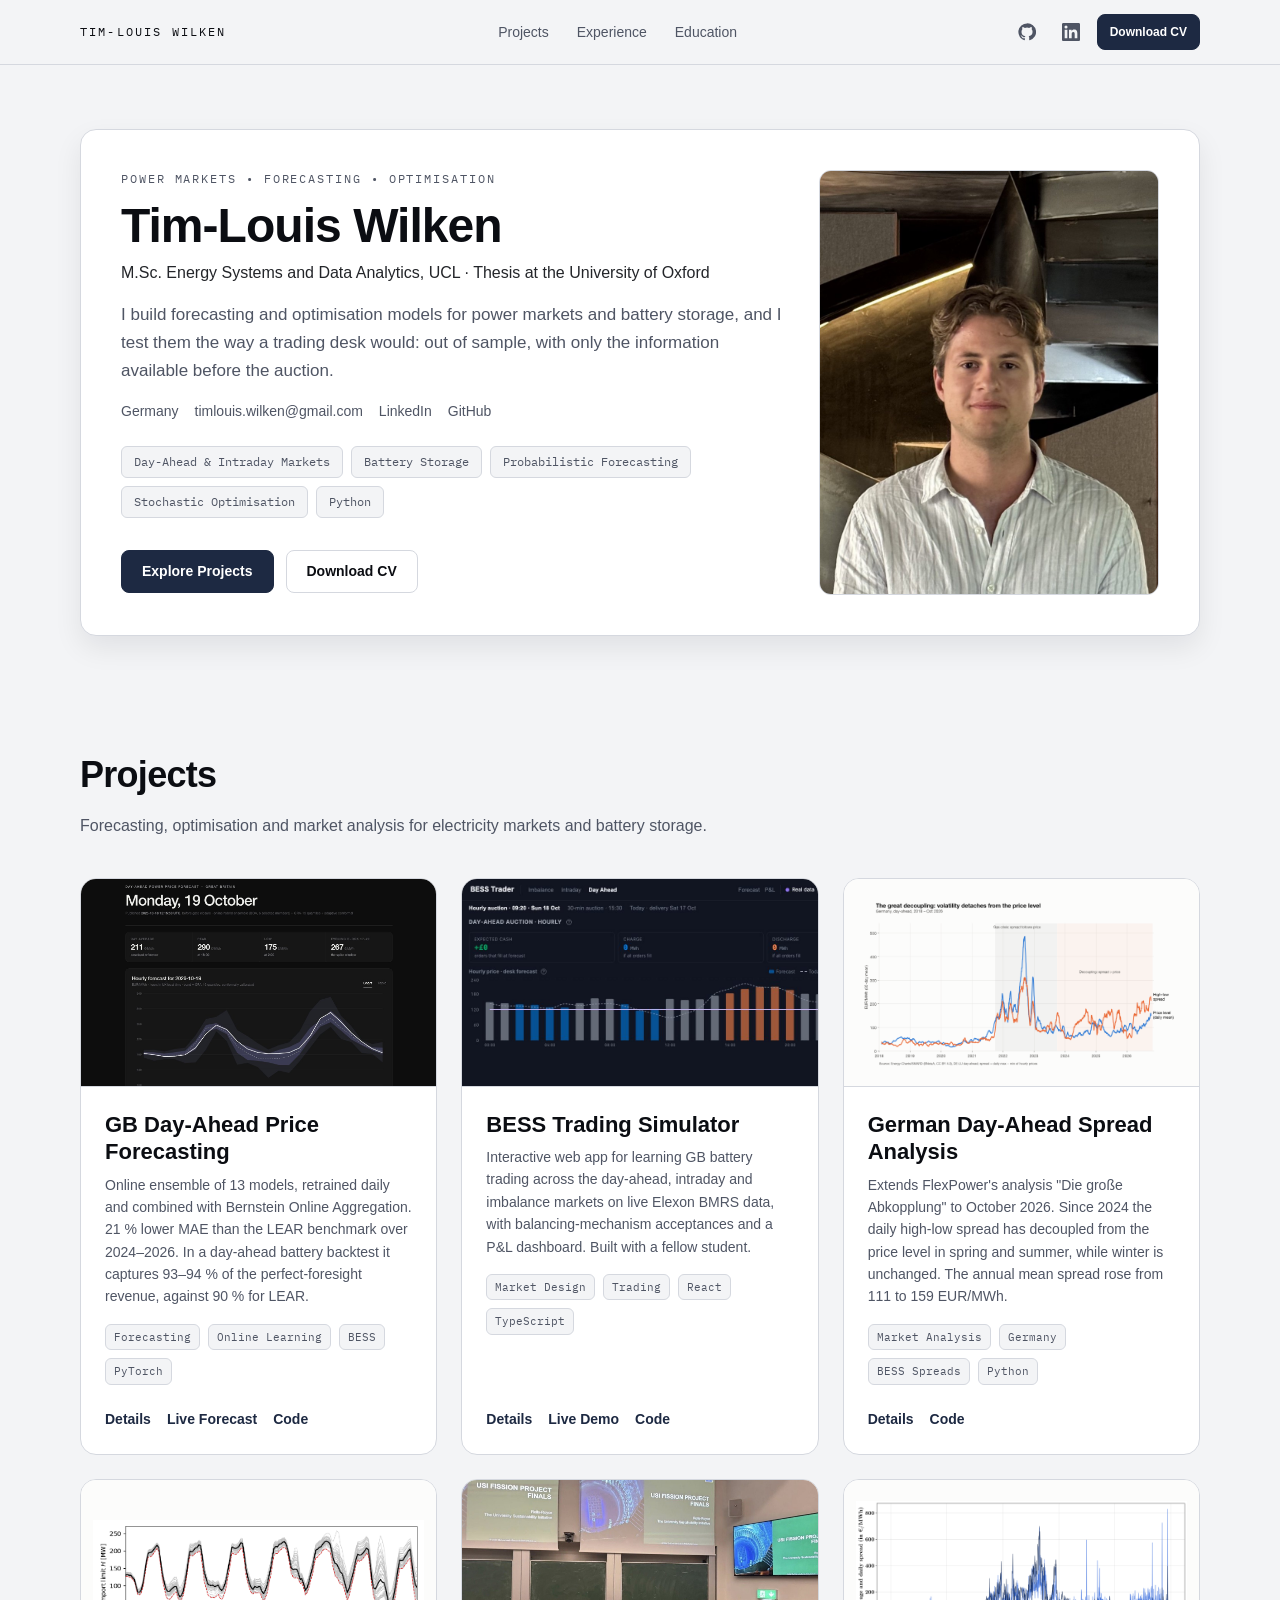
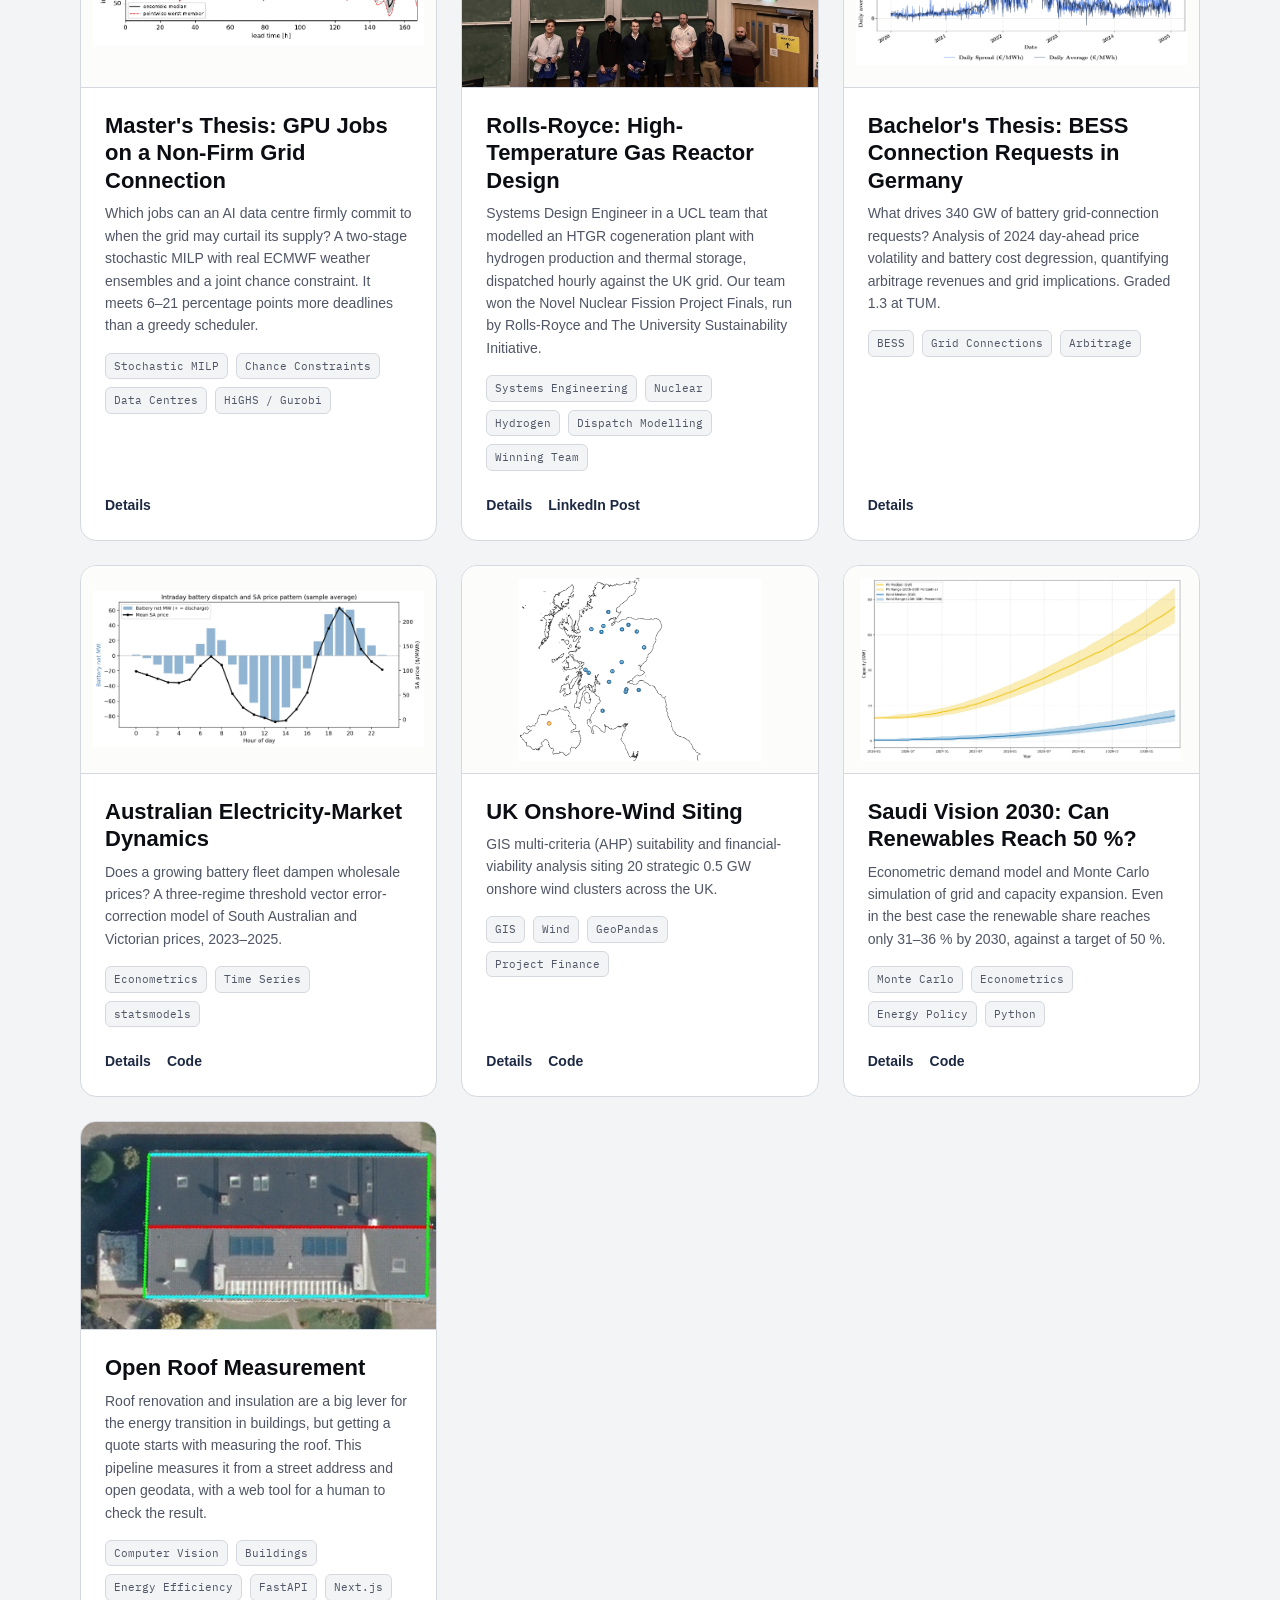
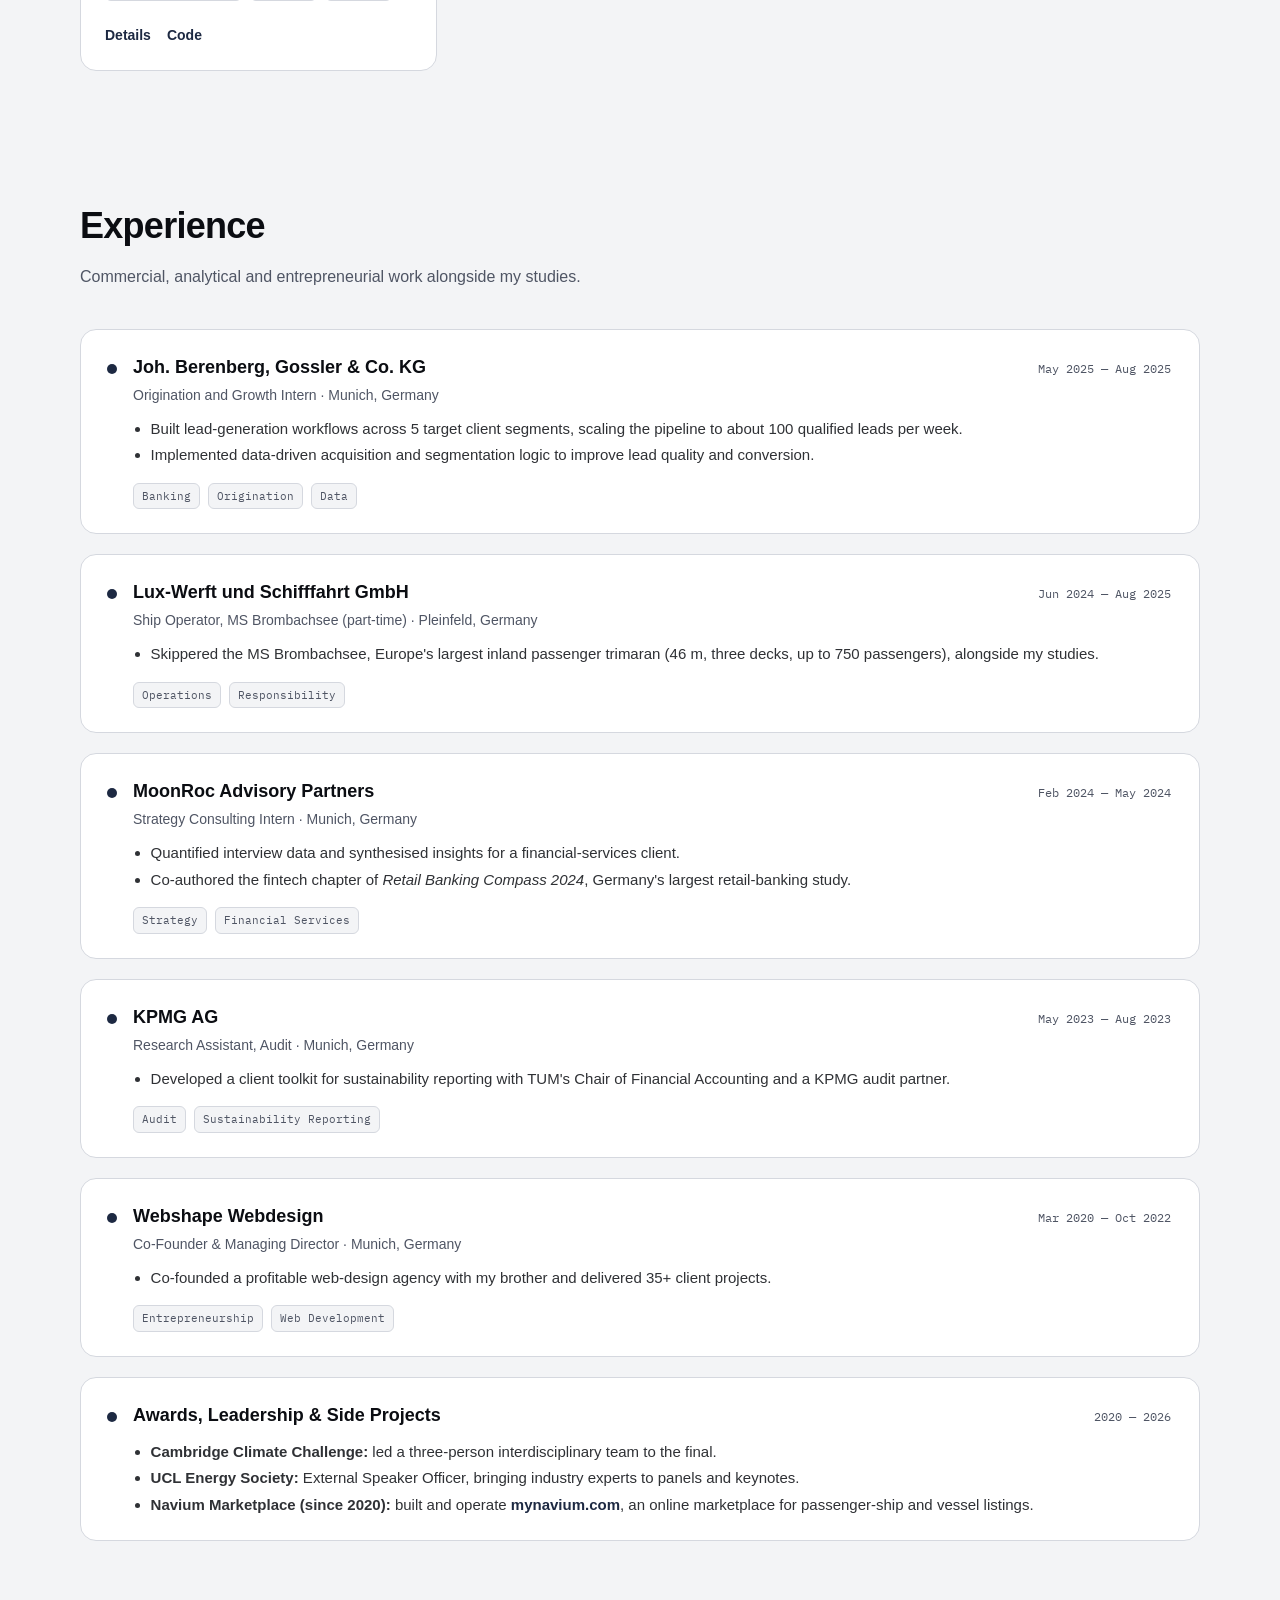
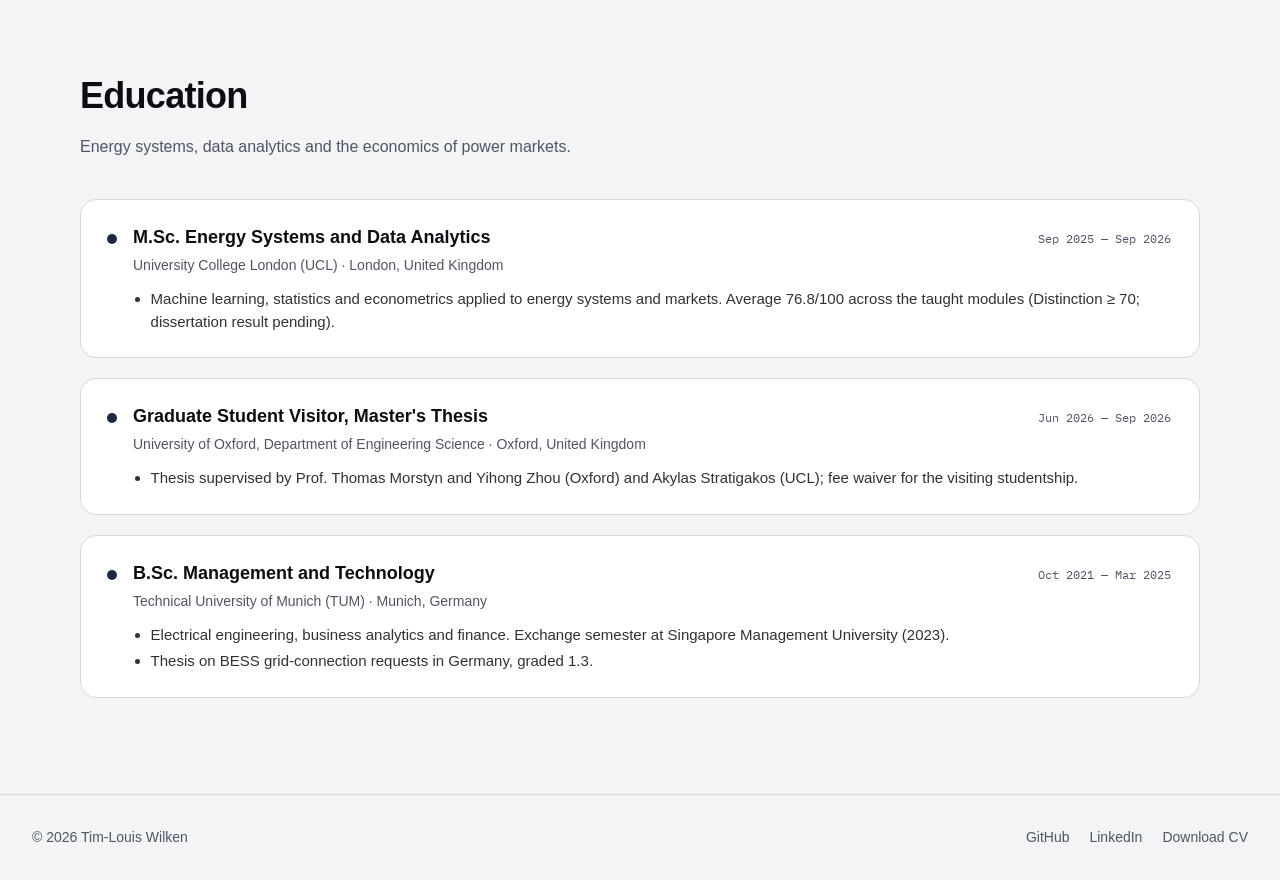
==== commit 85f192f4: "Ship operator: note MS Brombachsee as Europe's largest inland passenger trimaran" ====
--- a/index.html
+++ b/index.html
@@ -217,7 +217,7 @@
         <header><h3>Lux-Werft und Schifffahrt GmbH</h3><p class="date">Jun 2024 — Aug 2025</p></header>
         <p class="where">Ship Operator, MS Brombachsee (part-time) · Pleinfeld, Germany</p>
         <ul>
-          <li>Skippered the MS Brombachsee, a three-deck passenger trimaran on Lake Brombachsee, alongside my studies.</li>
+          <li>Skippered the MS Brombachsee, Europe's largest inland passenger trimaran (46 m, three decks, up to 750 passengers), alongside my studies.</li>
         </ul>
         <div class="tags"><span class="tag">Operations</span><span class="tag">Responsibility</span></div>
       </article>
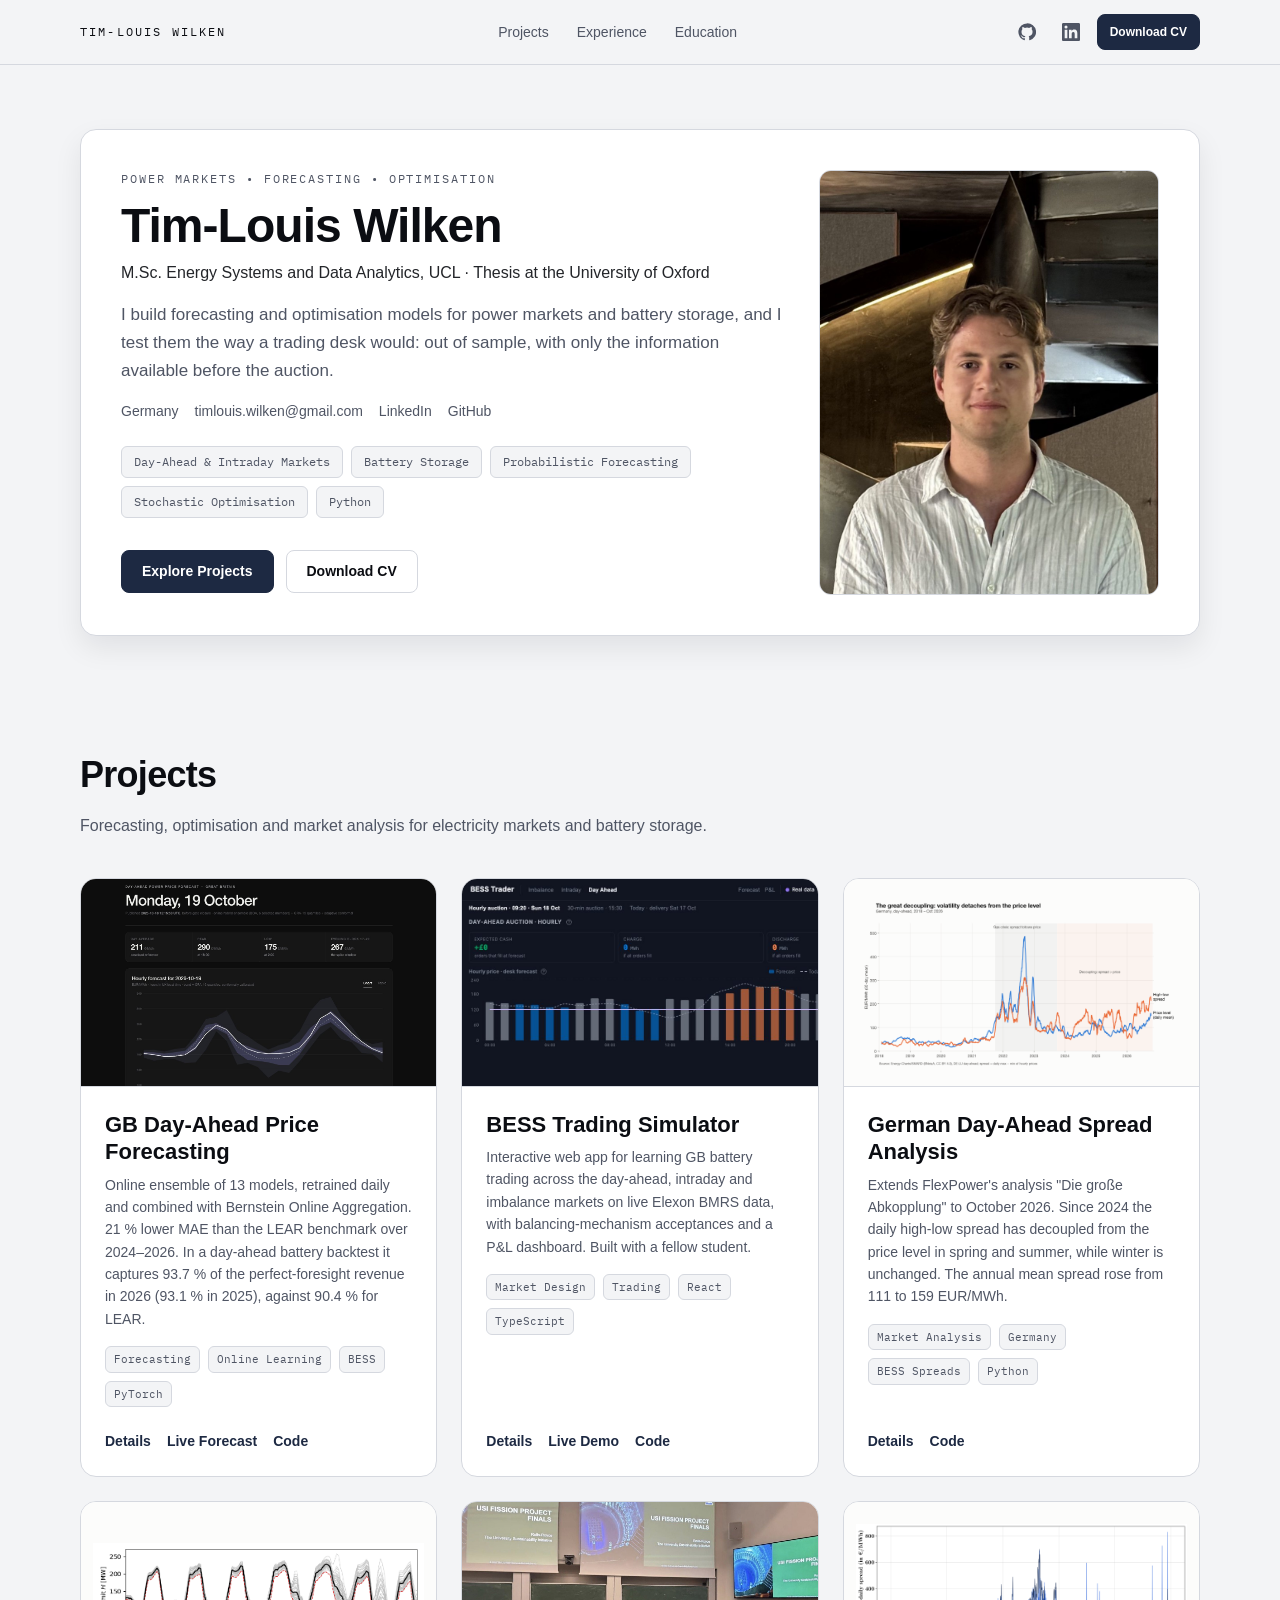
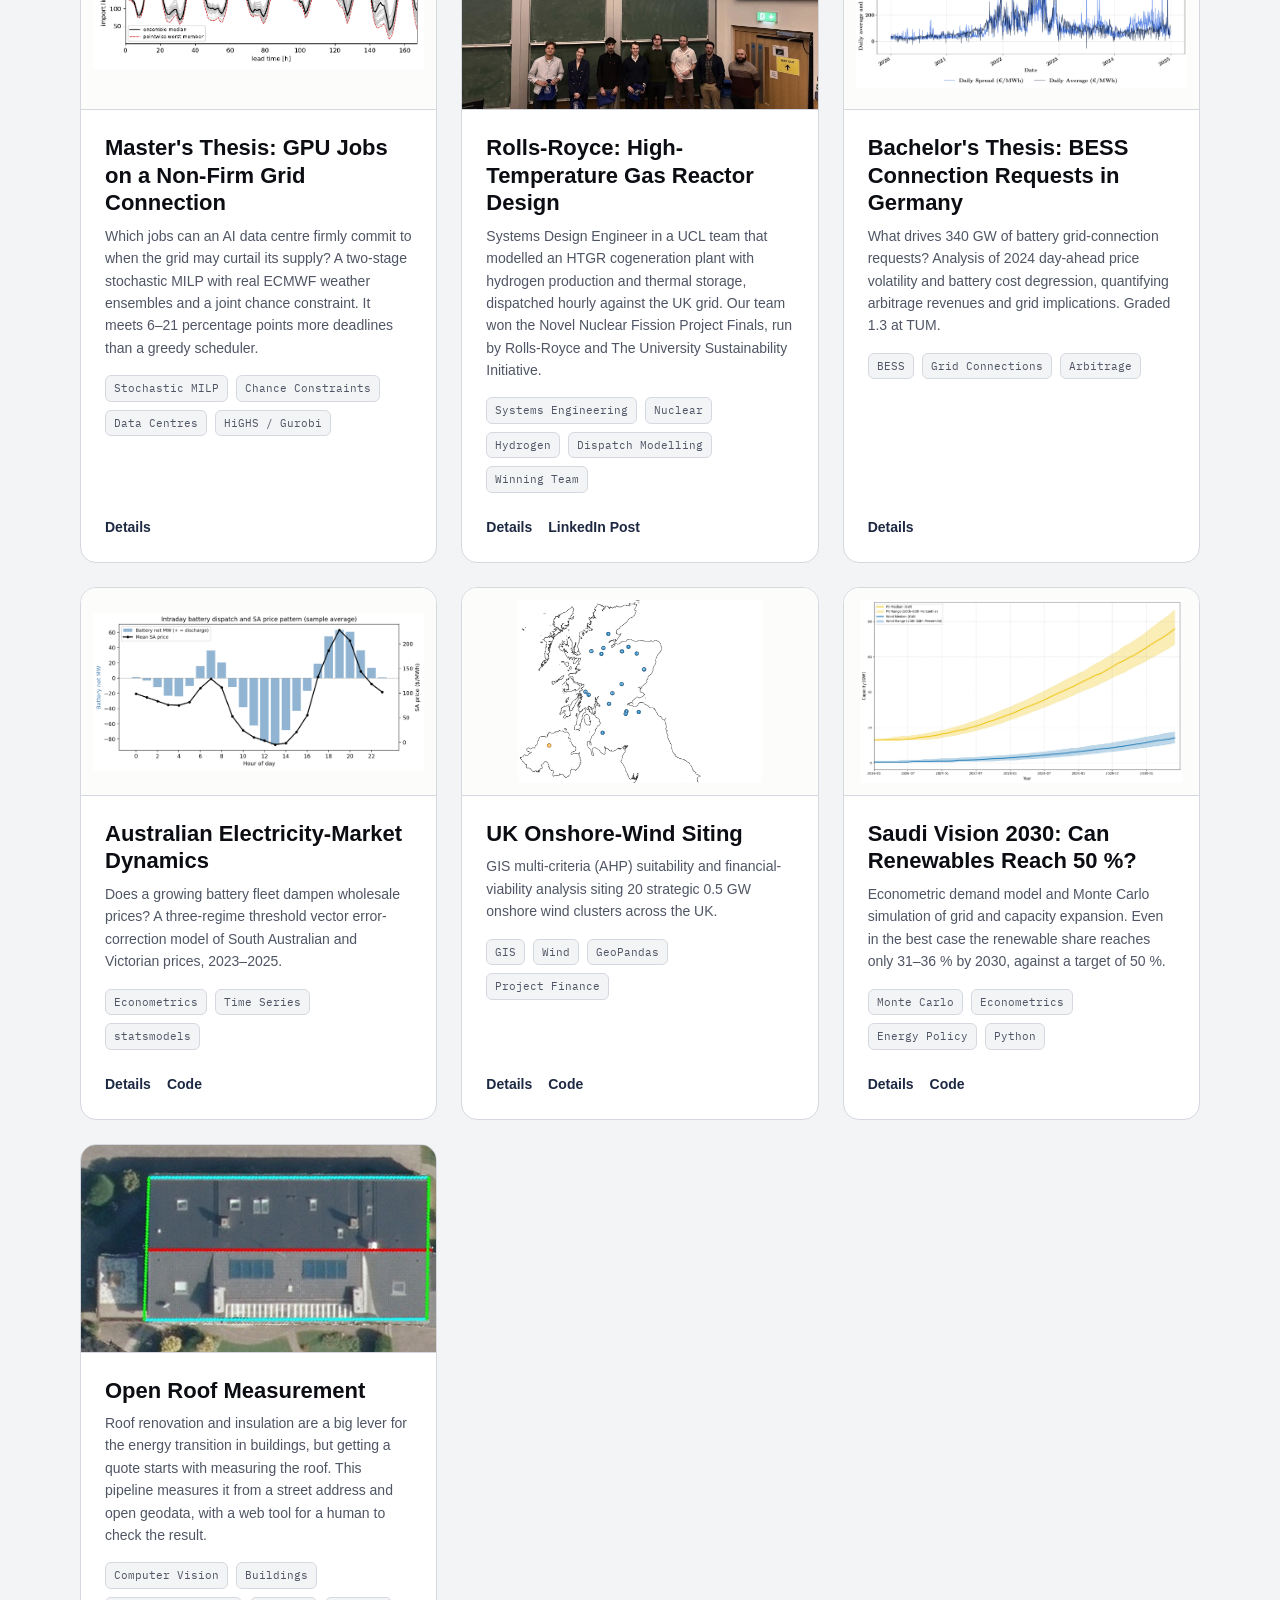
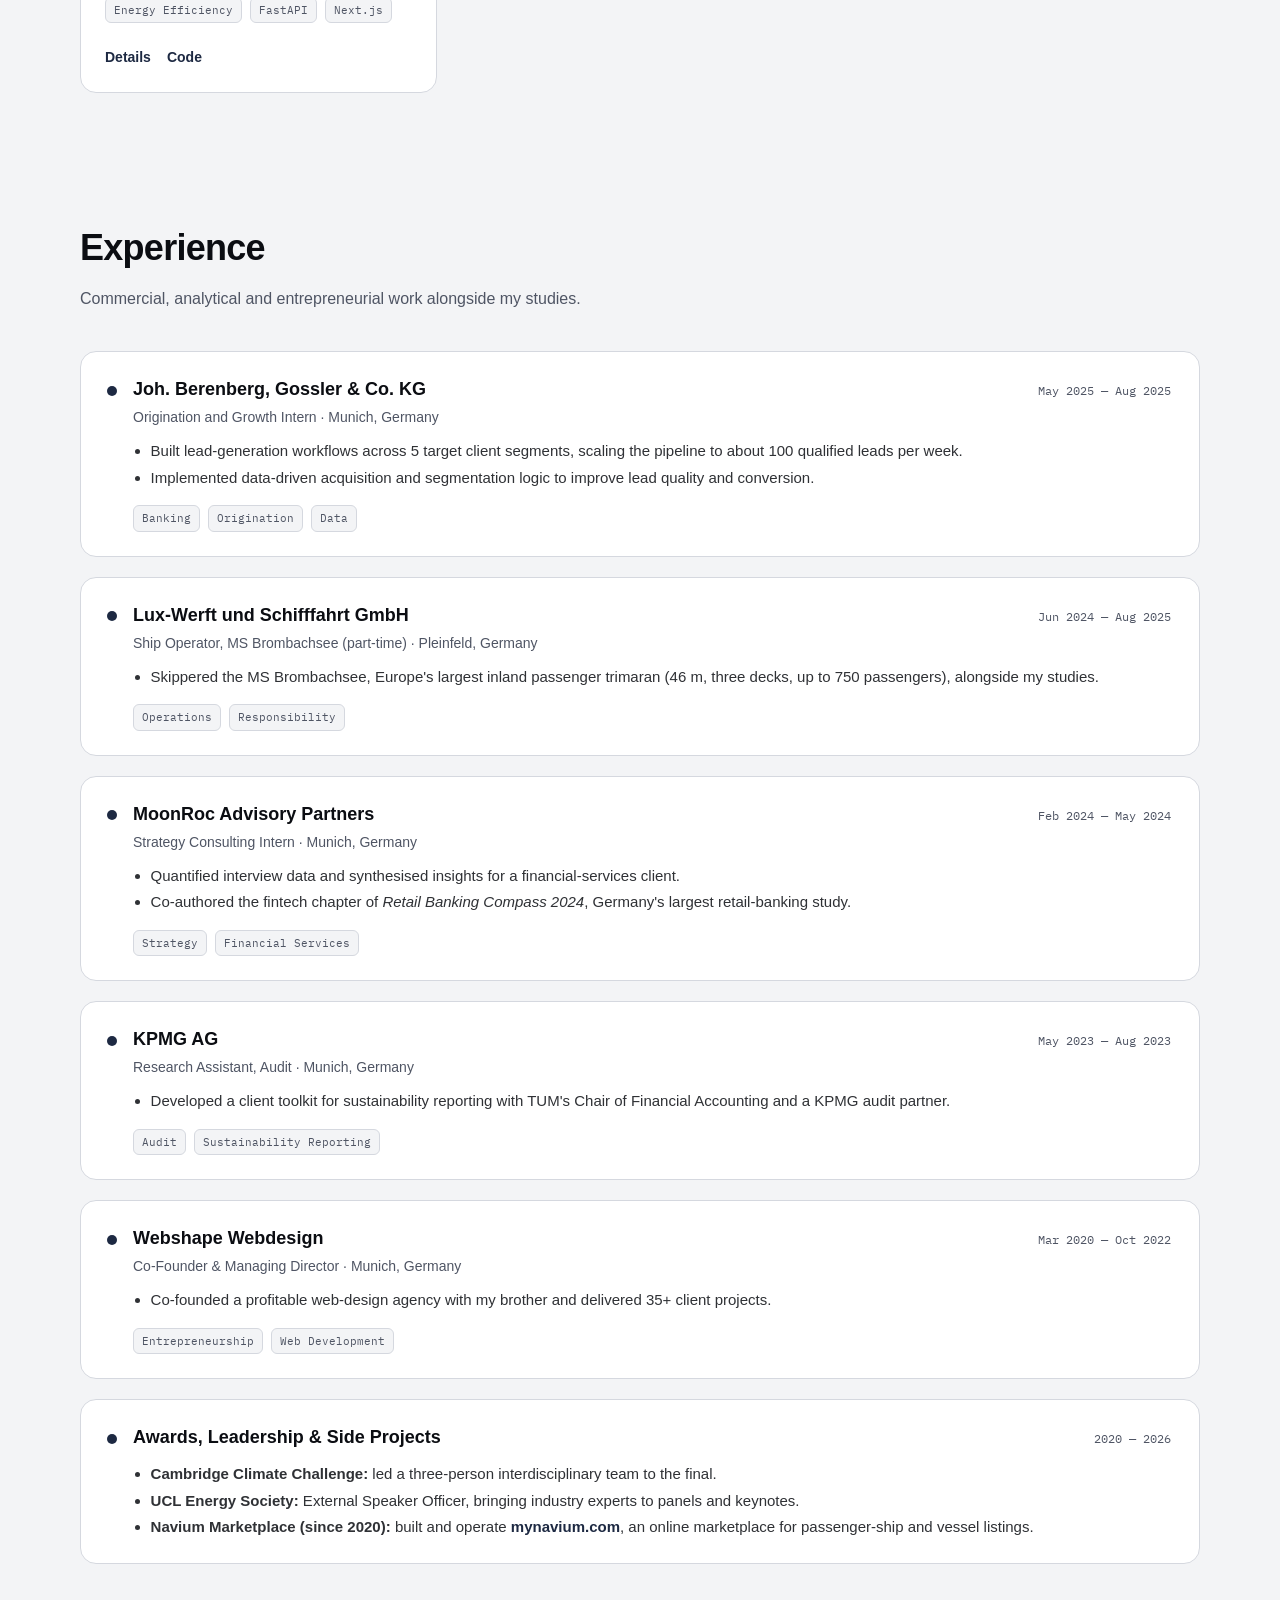
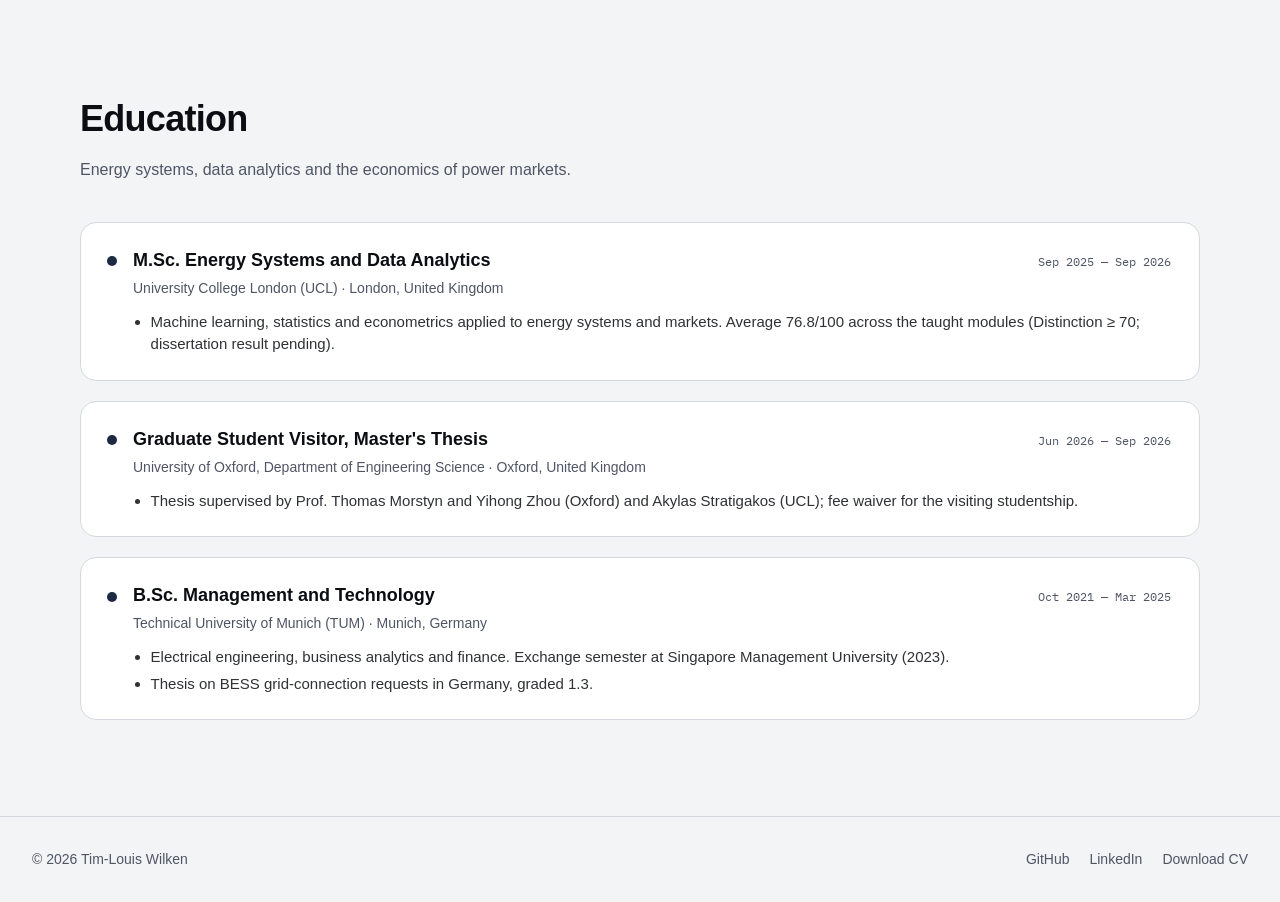
==== commit 6d5a8a57: "Exact backtest capture rates on the forecasting card" ====
--- a/index.html
+++ b/index.html
@@ -106,7 +106,7 @@
         <div class="cover "><img class="fill" style="object-position: center top;" src="images/projects/dayahead-live.jpg" alt="Live GB day-ahead forecast page with hourly prices and uncertainty band" loading="lazy"></div>
         <div class="project-body">
           <h3><a href="projects/gb-dayahead-forecast.html">GB Day-Ahead Price Forecasting</a></h3>
-          <p class="desc">Online ensemble of 13 models, retrained daily and combined with Bernstein Online Aggregation. 21 % lower MAE than the LEAR benchmark over 2024–2026. In a day-ahead battery backtest it captures 93–94 % of the perfect-foresight revenue, against 90 % for LEAR.</p>
+          <p class="desc">Online ensemble of 13 models, retrained daily and combined with Bernstein Online Aggregation. 21 % lower MAE than the LEAR benchmark over 2024–2026. In a day-ahead battery backtest it captures 93.7 % of the perfect-foresight revenue in 2026 (93.1 % in 2025), against 90.4 % for LEAR.</p>
           <div class="tags"><span class="tag">Forecasting</span><span class="tag">Online Learning</span><span class="tag">BESS</span><span class="tag">PyTorch</span></div>
           <div class="links"><a href="projects/gb-dayahead-forecast.html">Details</a><a href="https://timlouiswilken.github.io/gb-dayahead-forecast/" target="_blank" rel="noreferrer">Live Forecast</a><a href="https://github.com/TimLouisWilken/gb-dayahead-research" target="_blank" rel="noreferrer">Code</a></div>
         </div>
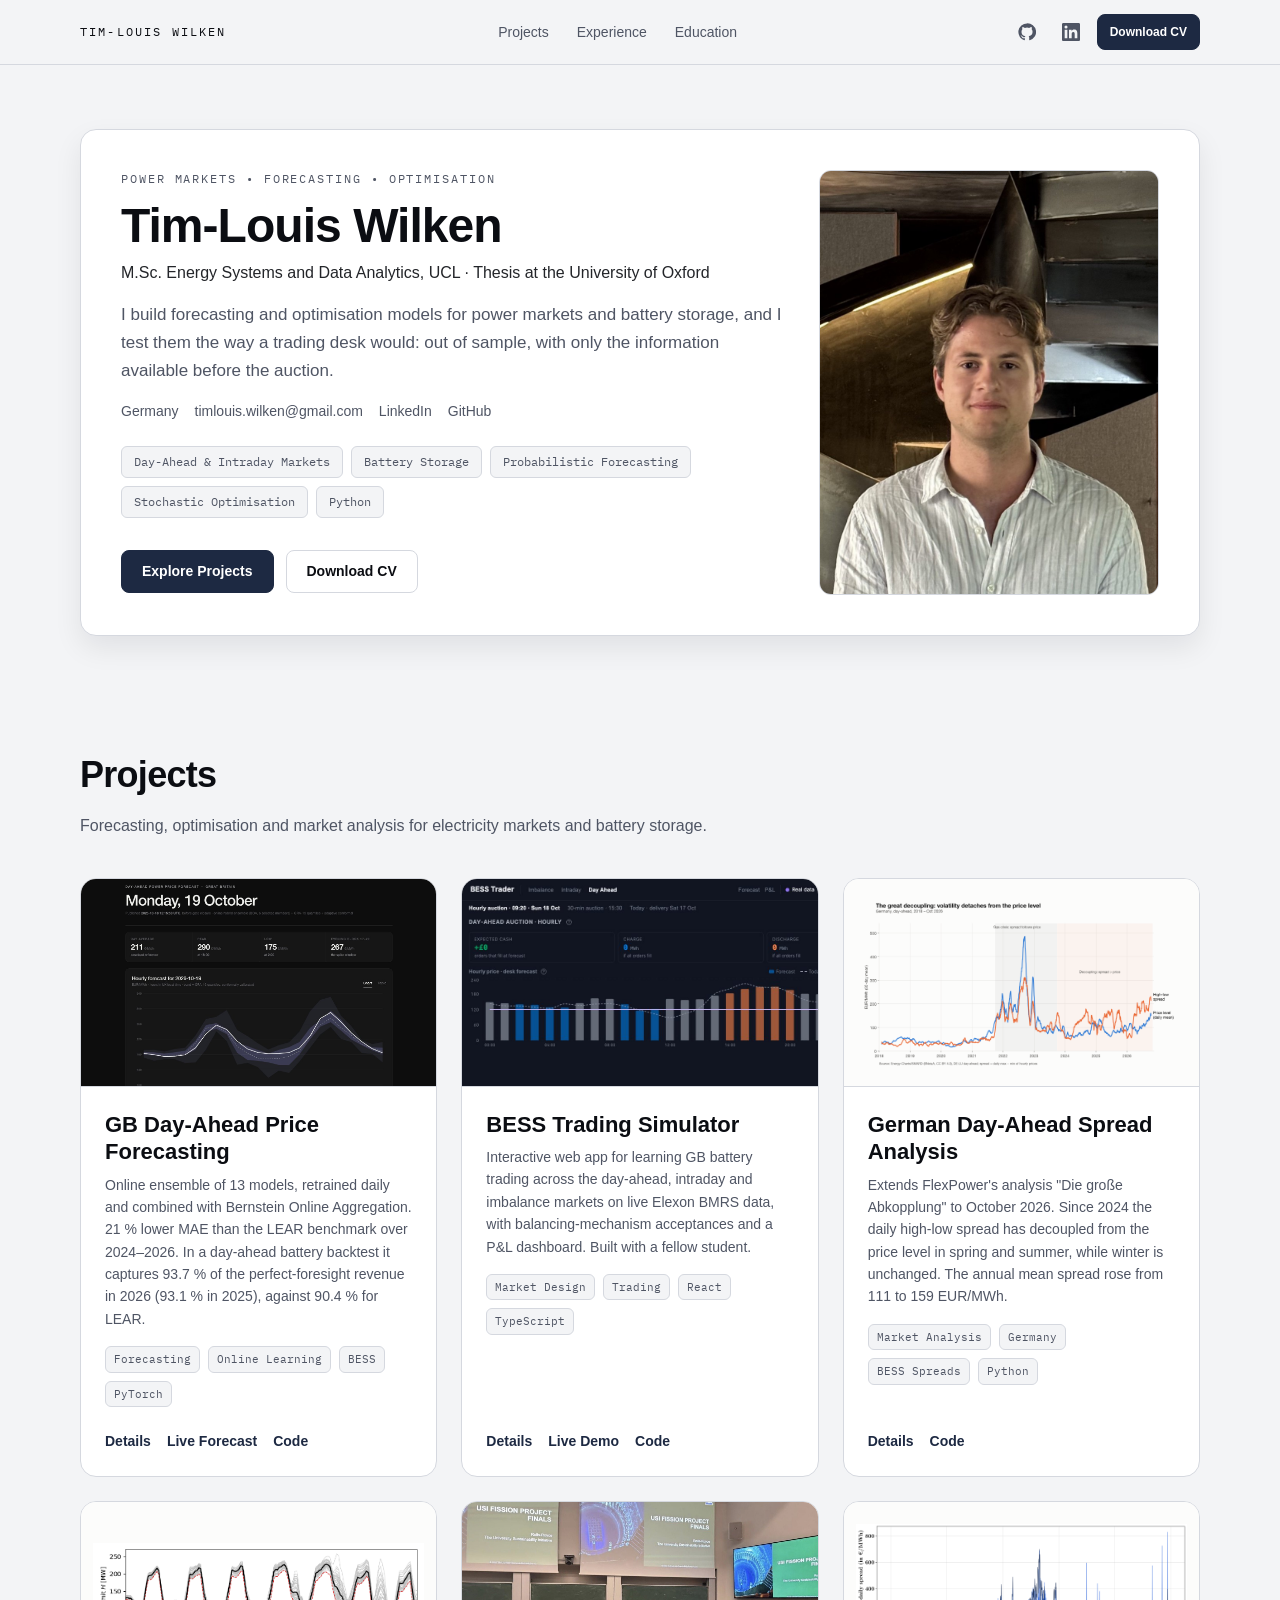
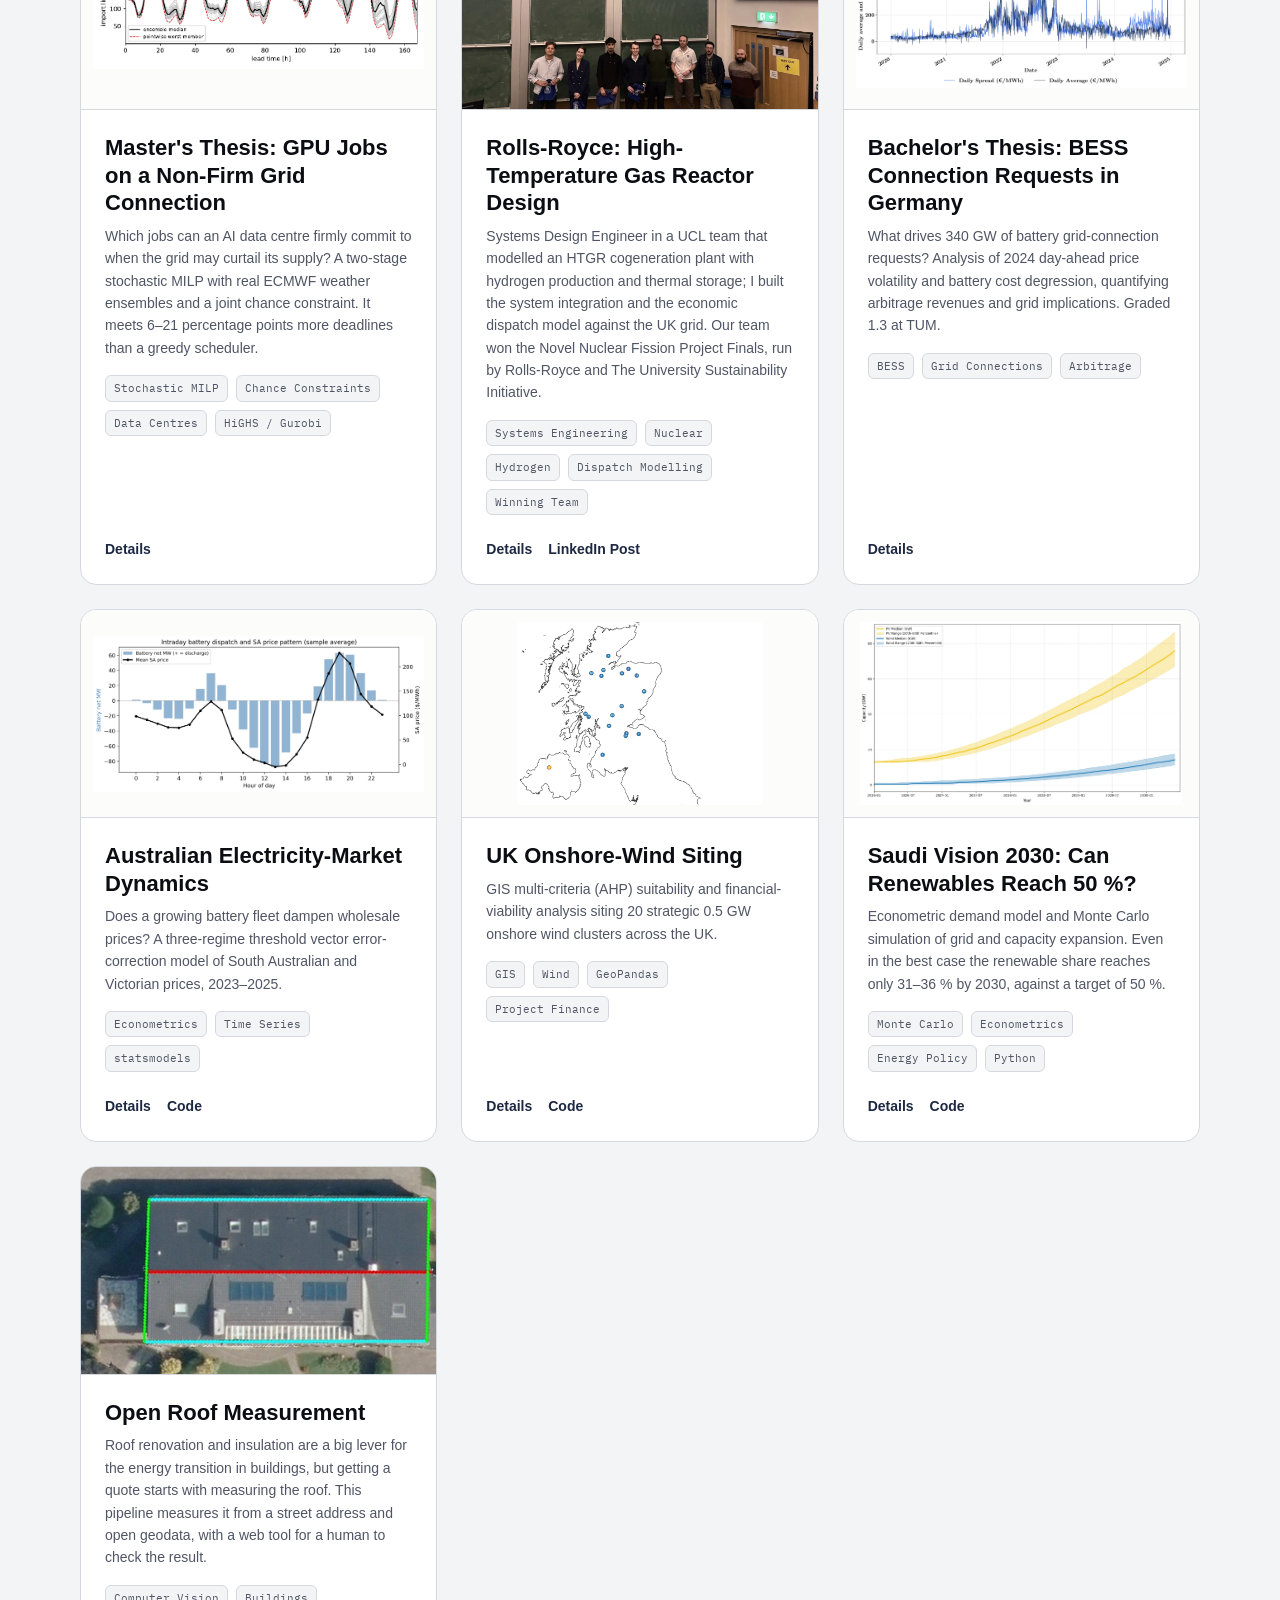
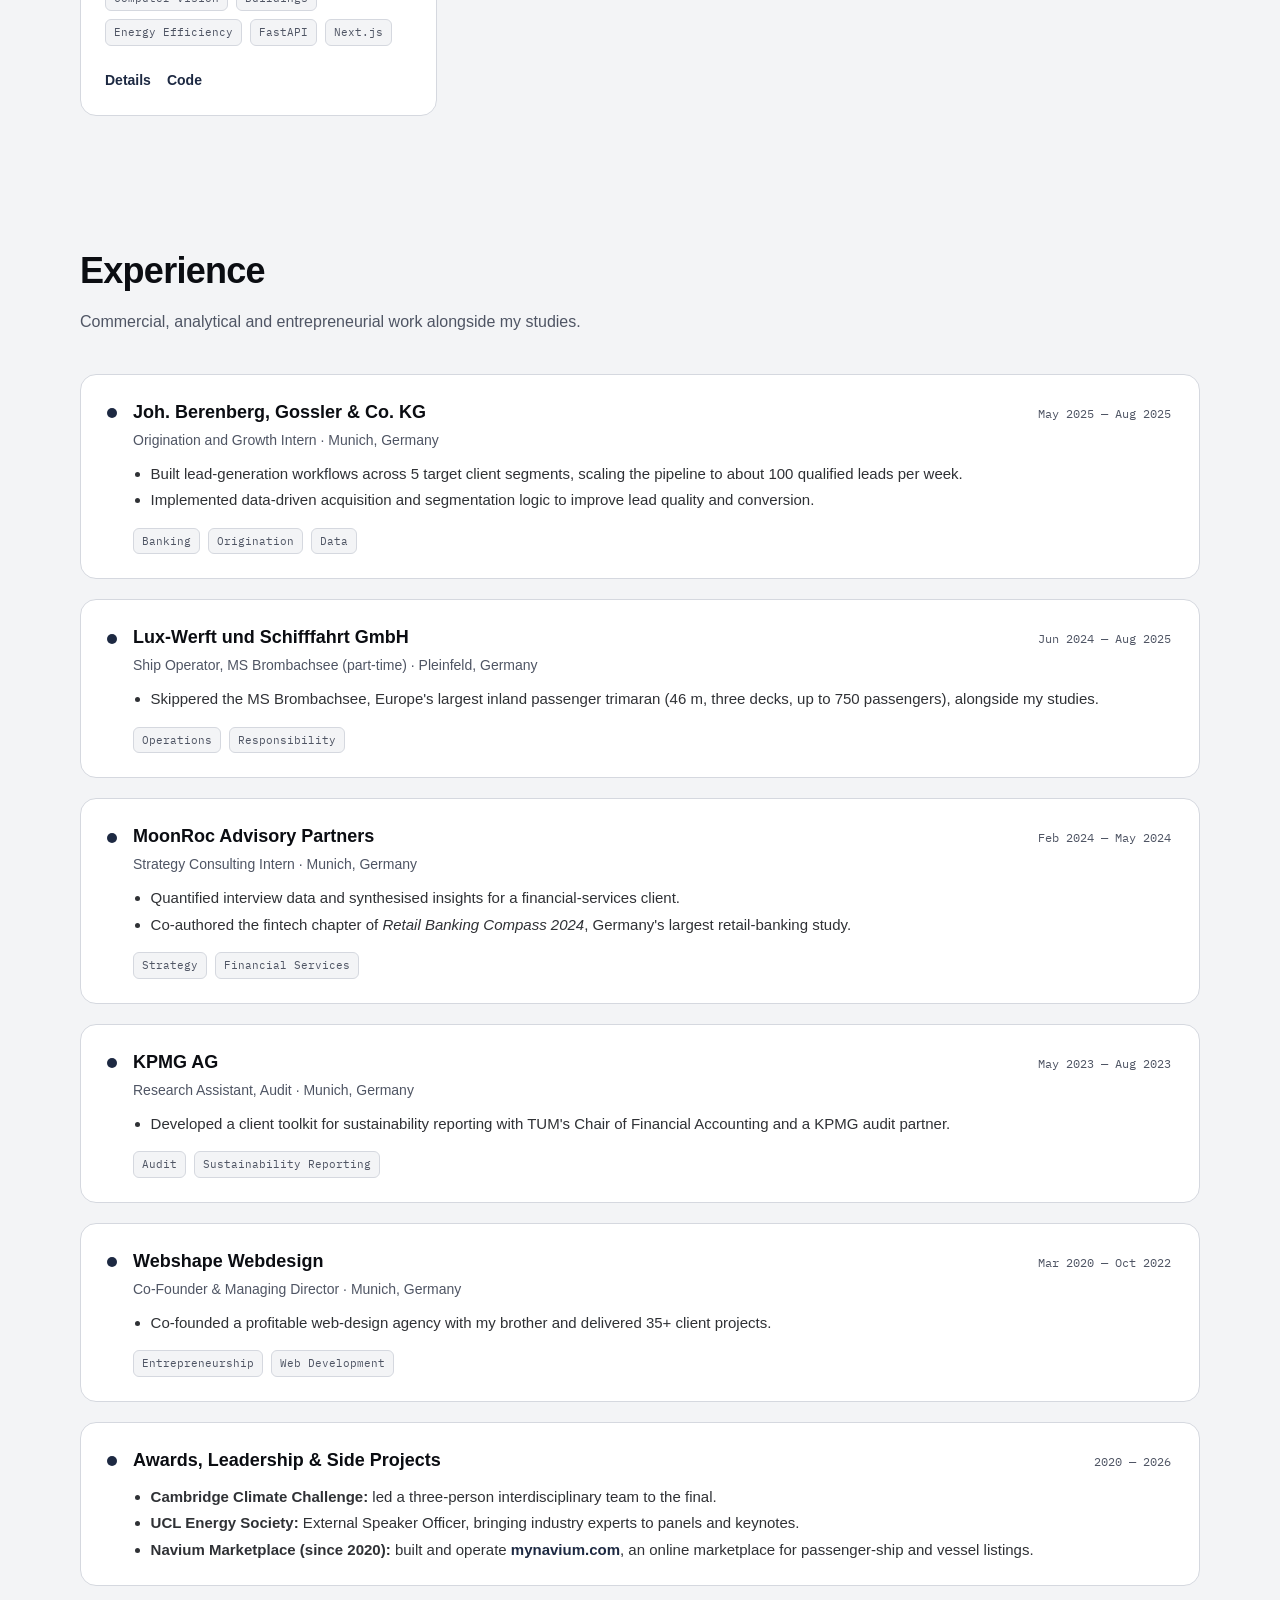
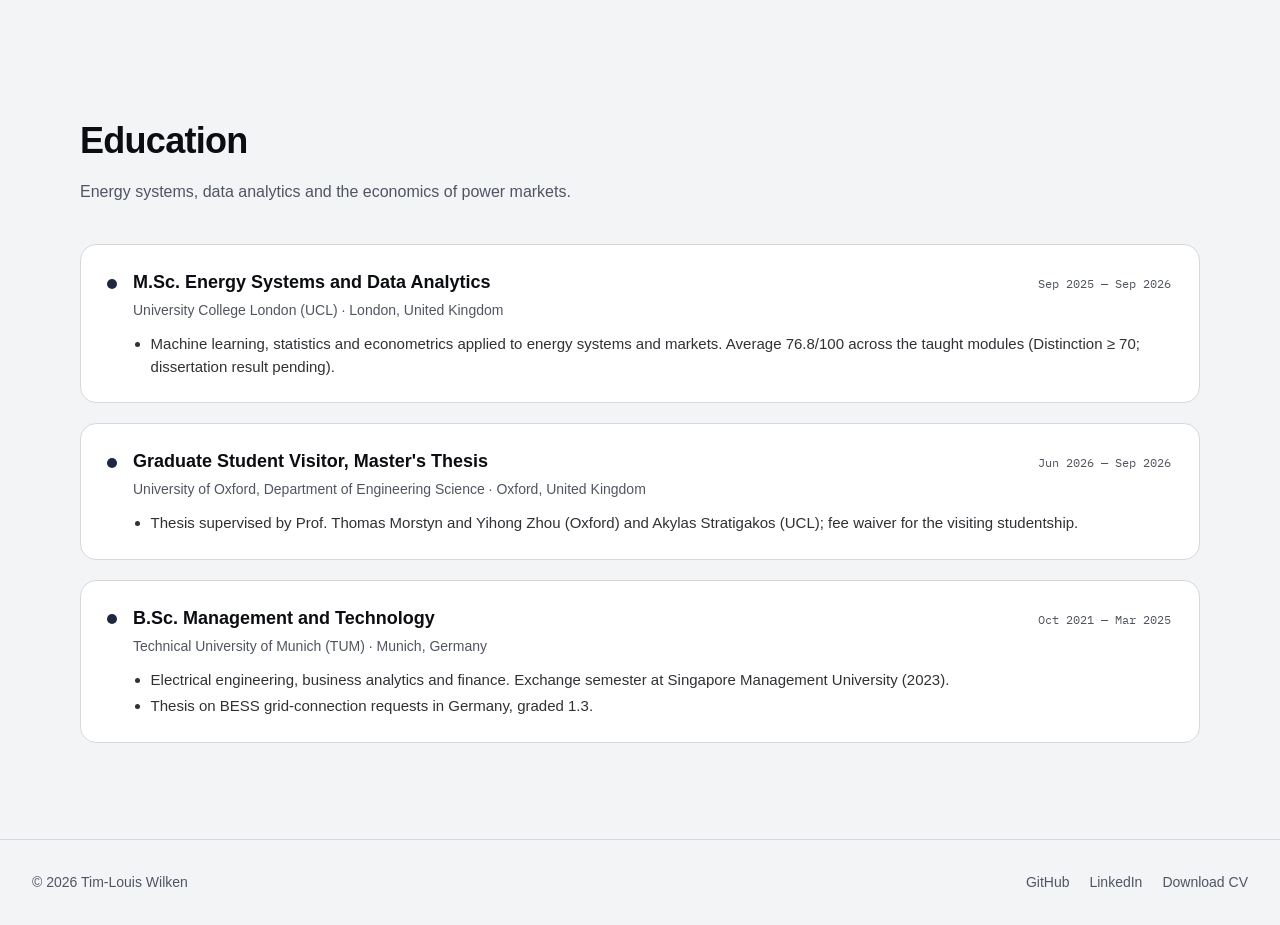
==== commit 4bb8a9de: "Rolls-Royce: describe my part (system integration, economic model) Co-Authored-By: Claude Fable 5.1 " ====
--- a/index.html
+++ b/index.html
@@ -142,7 +142,7 @@
         <div class="cover "><img class="fill" style="object-position: center 75%;" src="images/projects/rolls-royce.jpg" alt="Winning team at the USI Novel Nuclear Fission Project Finals with Rolls-Royce" loading="lazy"></div>
         <div class="project-body">
           <h3><a href="projects/rolls-royce-fission-project.html">Rolls-Royce: High-Temperature Gas Reactor Design</a></h3>
-          <p class="desc">Systems Design Engineer in a UCL team that modelled an HTGR cogeneration plant with hydrogen production and thermal storage, dispatched hourly against the UK grid. Our team won the Novel Nuclear Fission Project Finals, run by Rolls-Royce and The University Sustainability Initiative.</p>
+          <p class="desc">Systems Design Engineer in a UCL team that modelled an HTGR cogeneration plant with hydrogen production and thermal storage; I built the system integration and the economic dispatch model against the UK grid. Our team won the Novel Nuclear Fission Project Finals, run by Rolls-Royce and The University Sustainability Initiative.</p>
           <div class="tags"><span class="tag">Systems Engineering</span><span class="tag">Nuclear</span><span class="tag">Hydrogen</span><span class="tag">Dispatch Modelling</span><span class="tag">Winning Team</span></div>
           <div class="links"><a href="projects/rolls-royce-fission-project.html">Details</a><a href="https://www.linkedin.com/posts/the-usi-recently-hosted-its-novel-nuclear-ugcPost-7441210424911499264-hZZq/" target="_blank" rel="noreferrer">LinkedIn Post</a></div>
         </div>
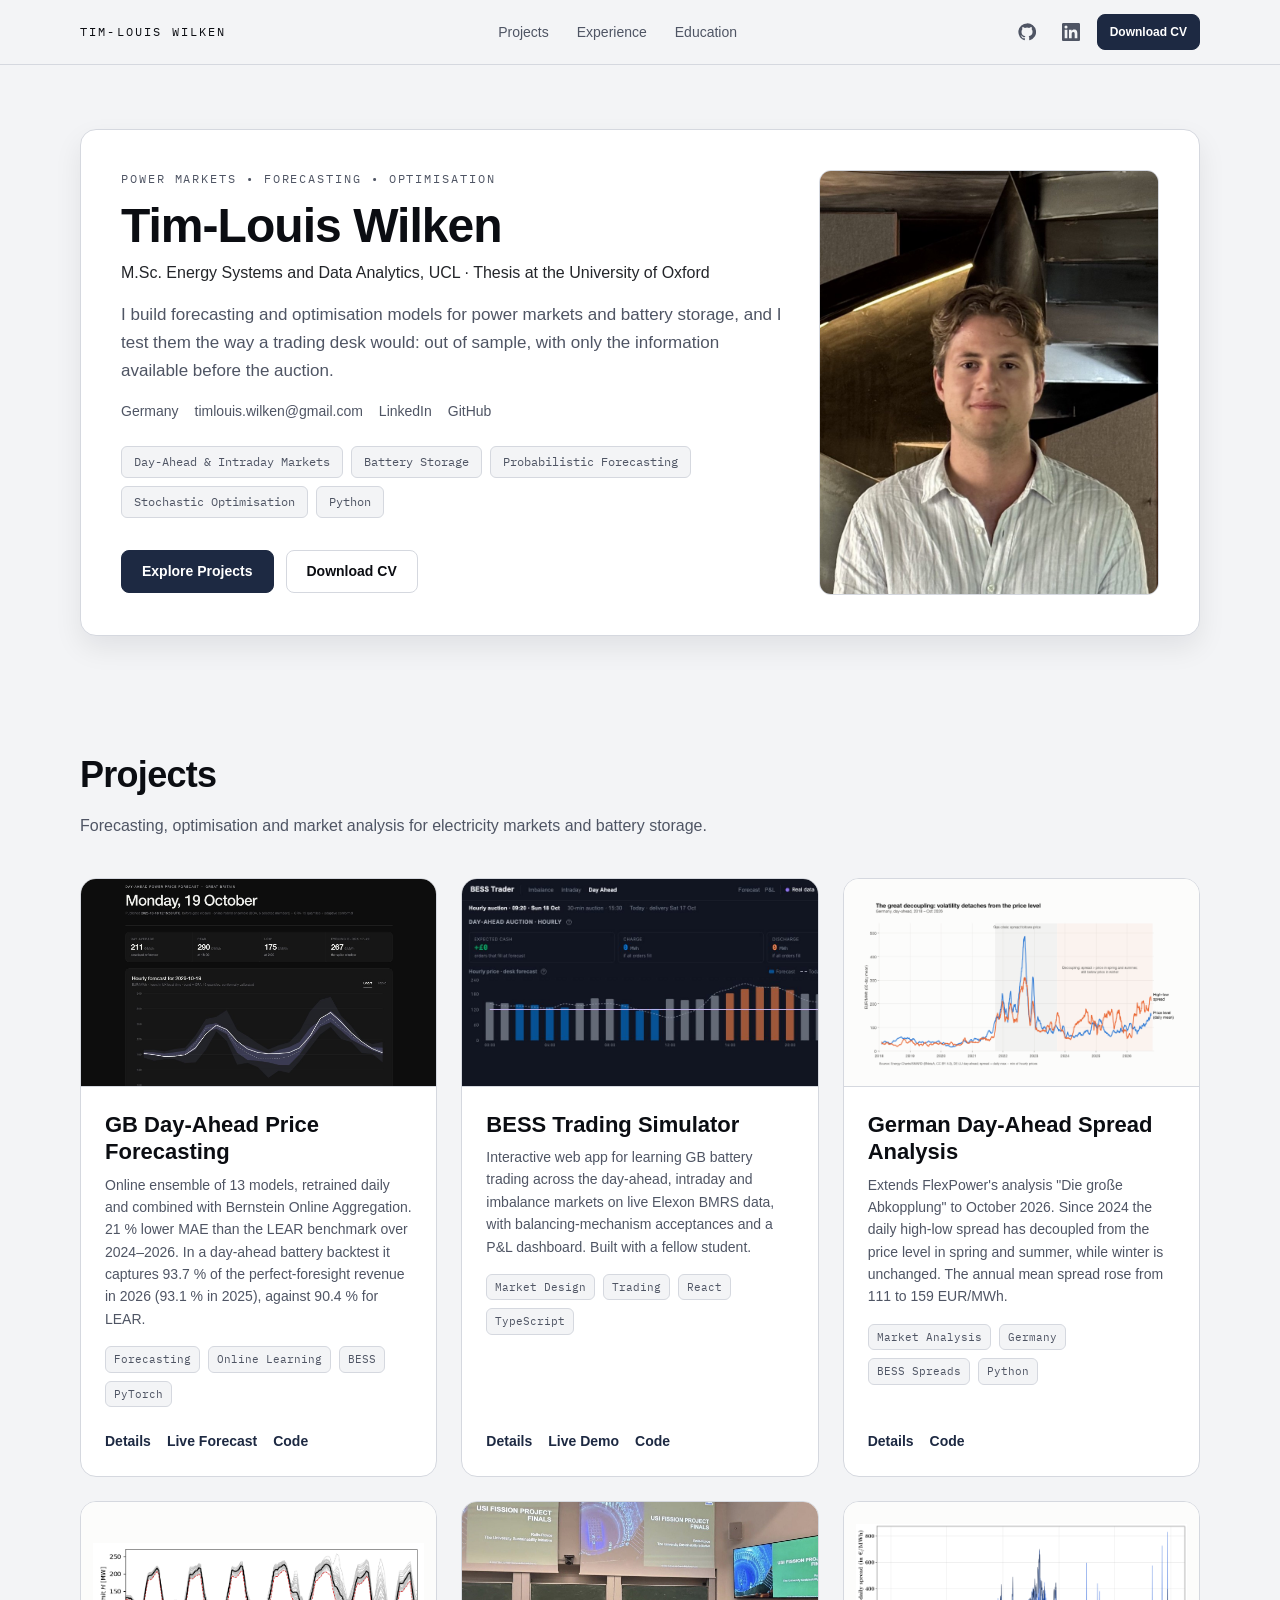
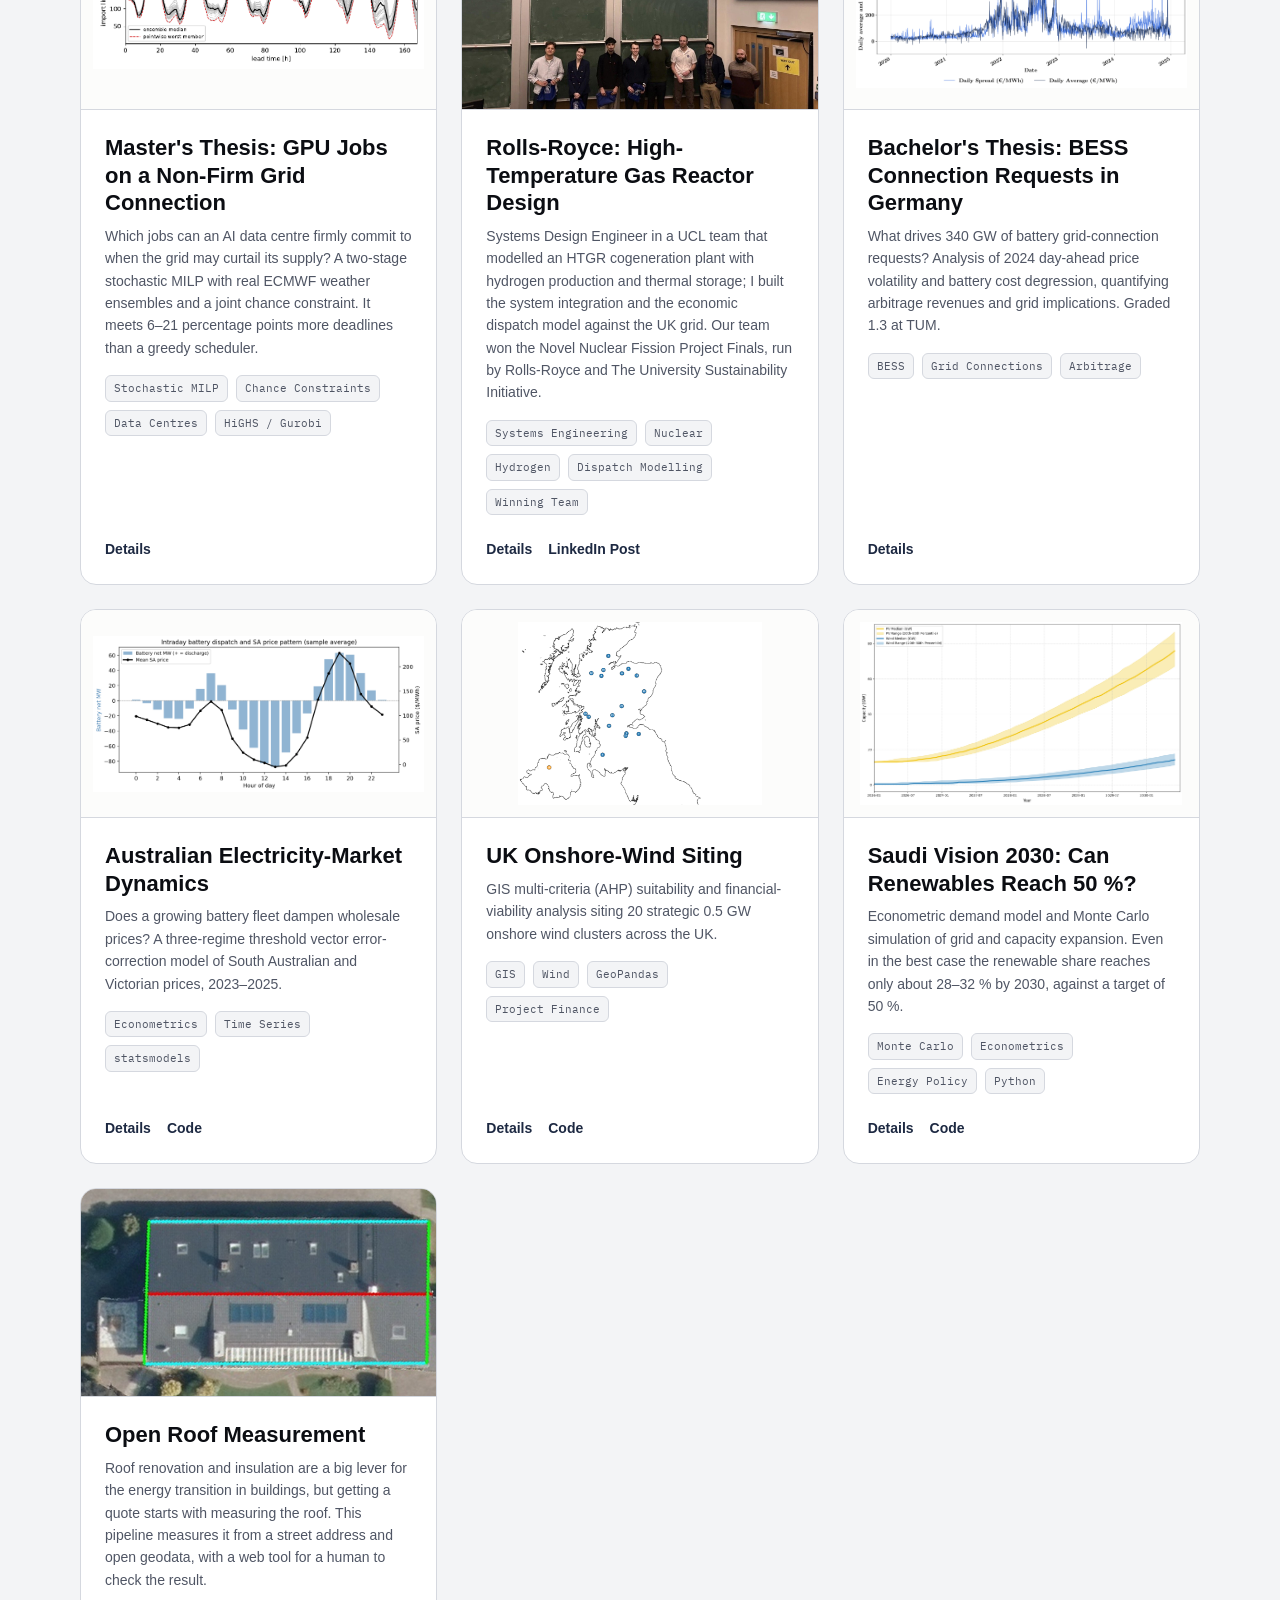
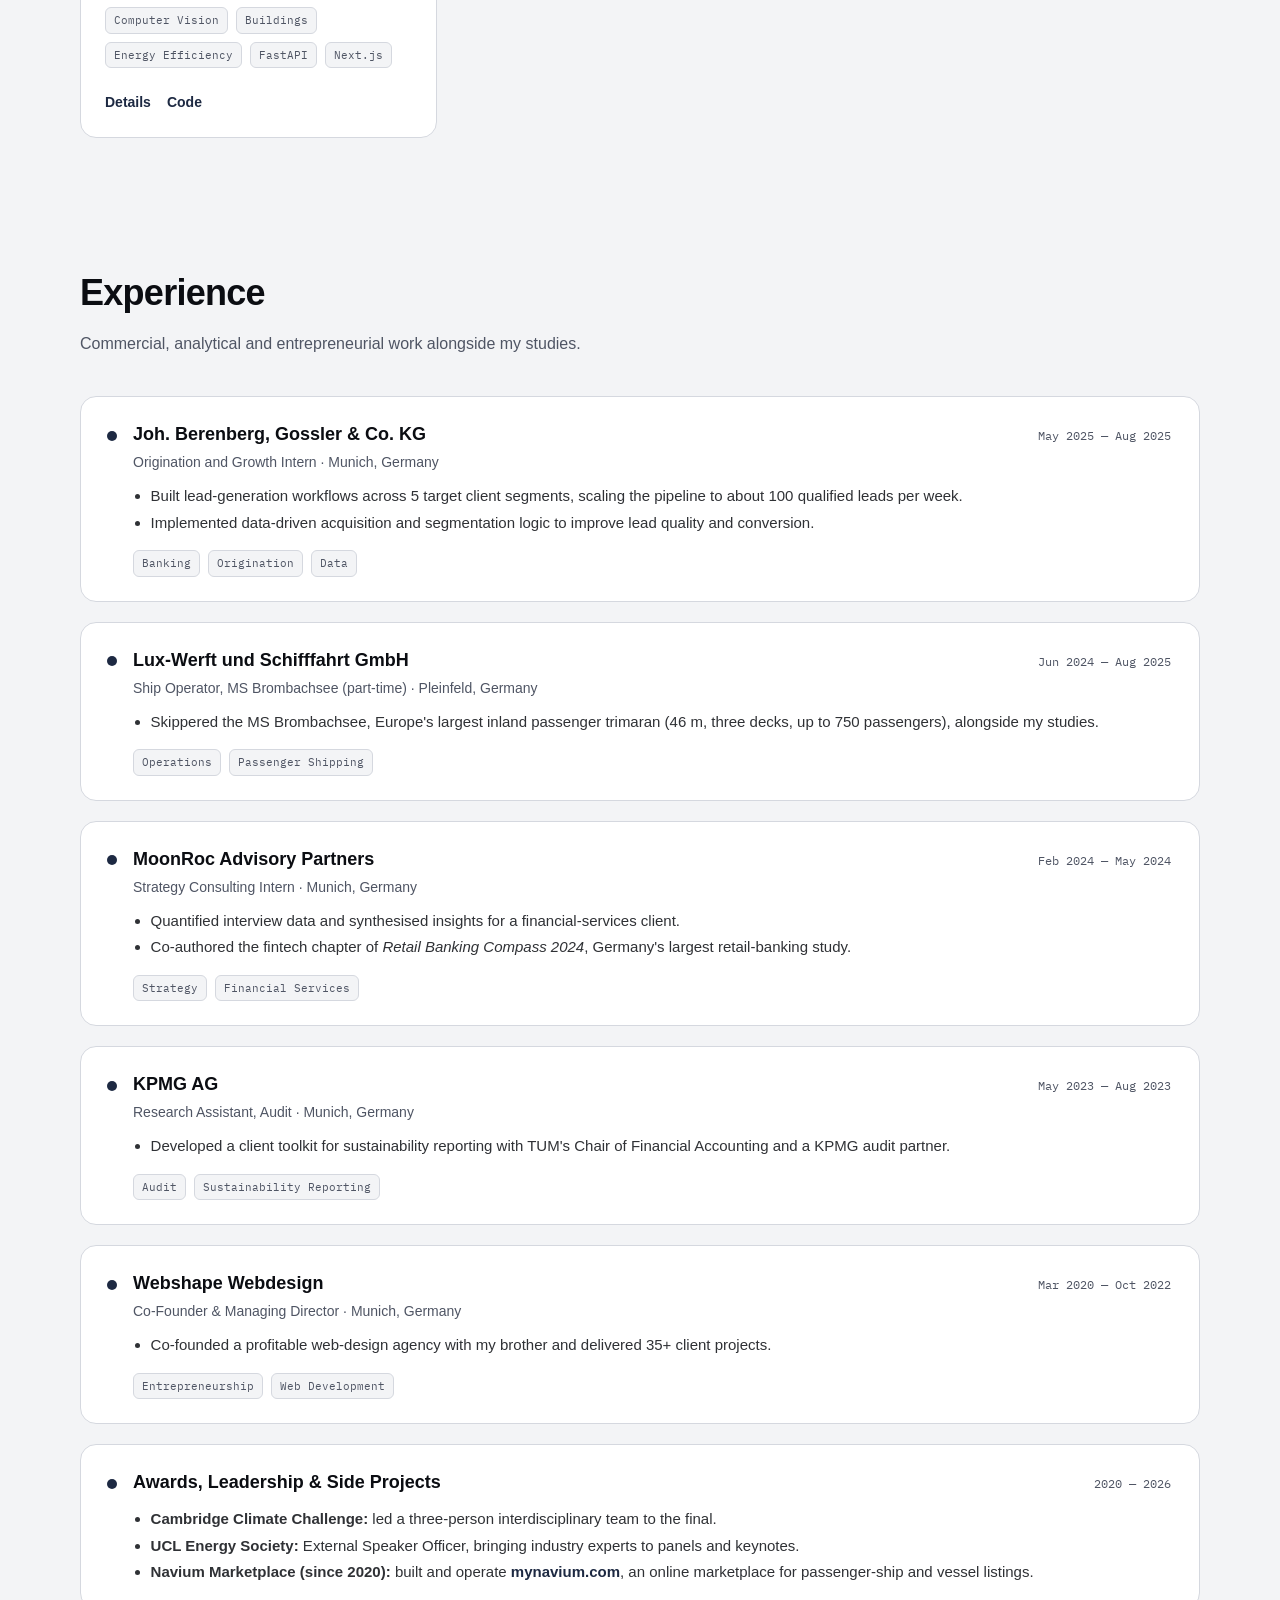
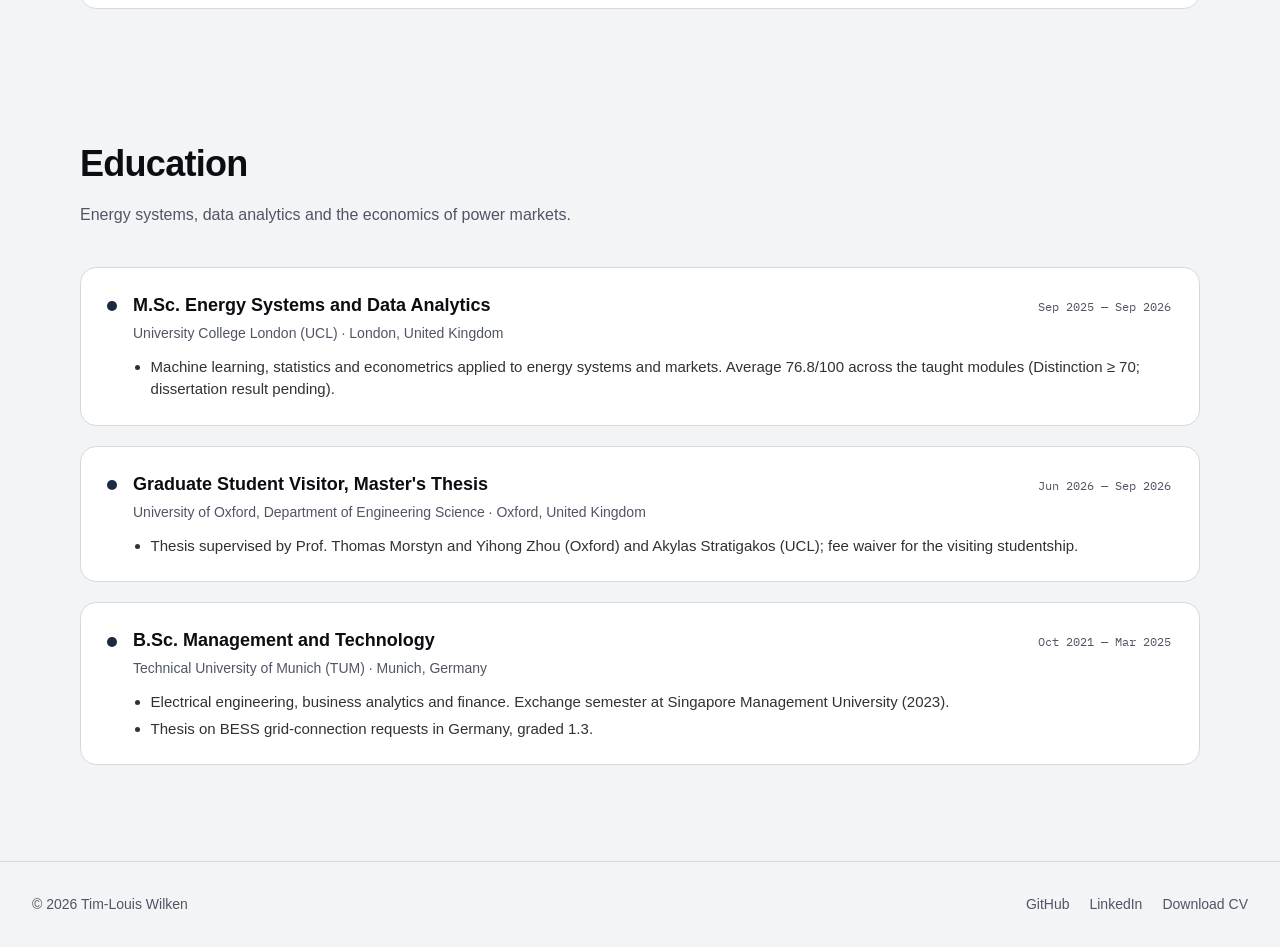
==== commit 494b8171: "Correct Saudi figures, README pipeline link and image metadata" ====
--- a/index.html
+++ b/index.html
@@ -178,7 +178,7 @@
         <div class="cover "><img src="images/projects/saudi-3.png" alt="Monte Carlo paths of PV and wind capacity in Saudi Arabia to 2030" loading="lazy"></div>
         <div class="project-body">
           <h3><a href="projects/saudi-vision-2030.html">Saudi Vision 2030: Can Renewables Reach 50 %?</a></h3>
-          <p class="desc">Econometric demand model and Monte Carlo simulation of grid and capacity expansion. Even in the best case the renewable share reaches only 31–36 % by 2030, against a target of 50 %.</p>
+          <p class="desc">Econometric demand model and Monte Carlo simulation of grid and capacity expansion. Even in the best case the renewable share reaches only about 28–32 % by 2030, against a target of 50 %.</p>
           <div class="tags"><span class="tag">Monte Carlo</span><span class="tag">Econometrics</span><span class="tag">Energy Policy</span><span class="tag">Python</span></div>
           <div class="links"><a href="projects/saudi-vision-2030.html">Details</a><a href="https://github.com/TimLouisWilken/Evaluation-of-Saudi-Vision-2030" target="_blank" rel="noreferrer">Code</a></div>
         </div>
@@ -219,7 +219,7 @@
         <ul>
           <li>Skippered the MS Brombachsee, Europe's largest inland passenger trimaran (46 m, three decks, up to 750 passengers), alongside my studies.</li>
         </ul>
-        <div class="tags"><span class="tag">Operations</span><span class="tag">Responsibility</span></div>
+        <div class="tags"><span class="tag">Operations</span><span class="tag">Passenger Shipping</span></div>
       </article>
 
       <article class="card entry reveal">
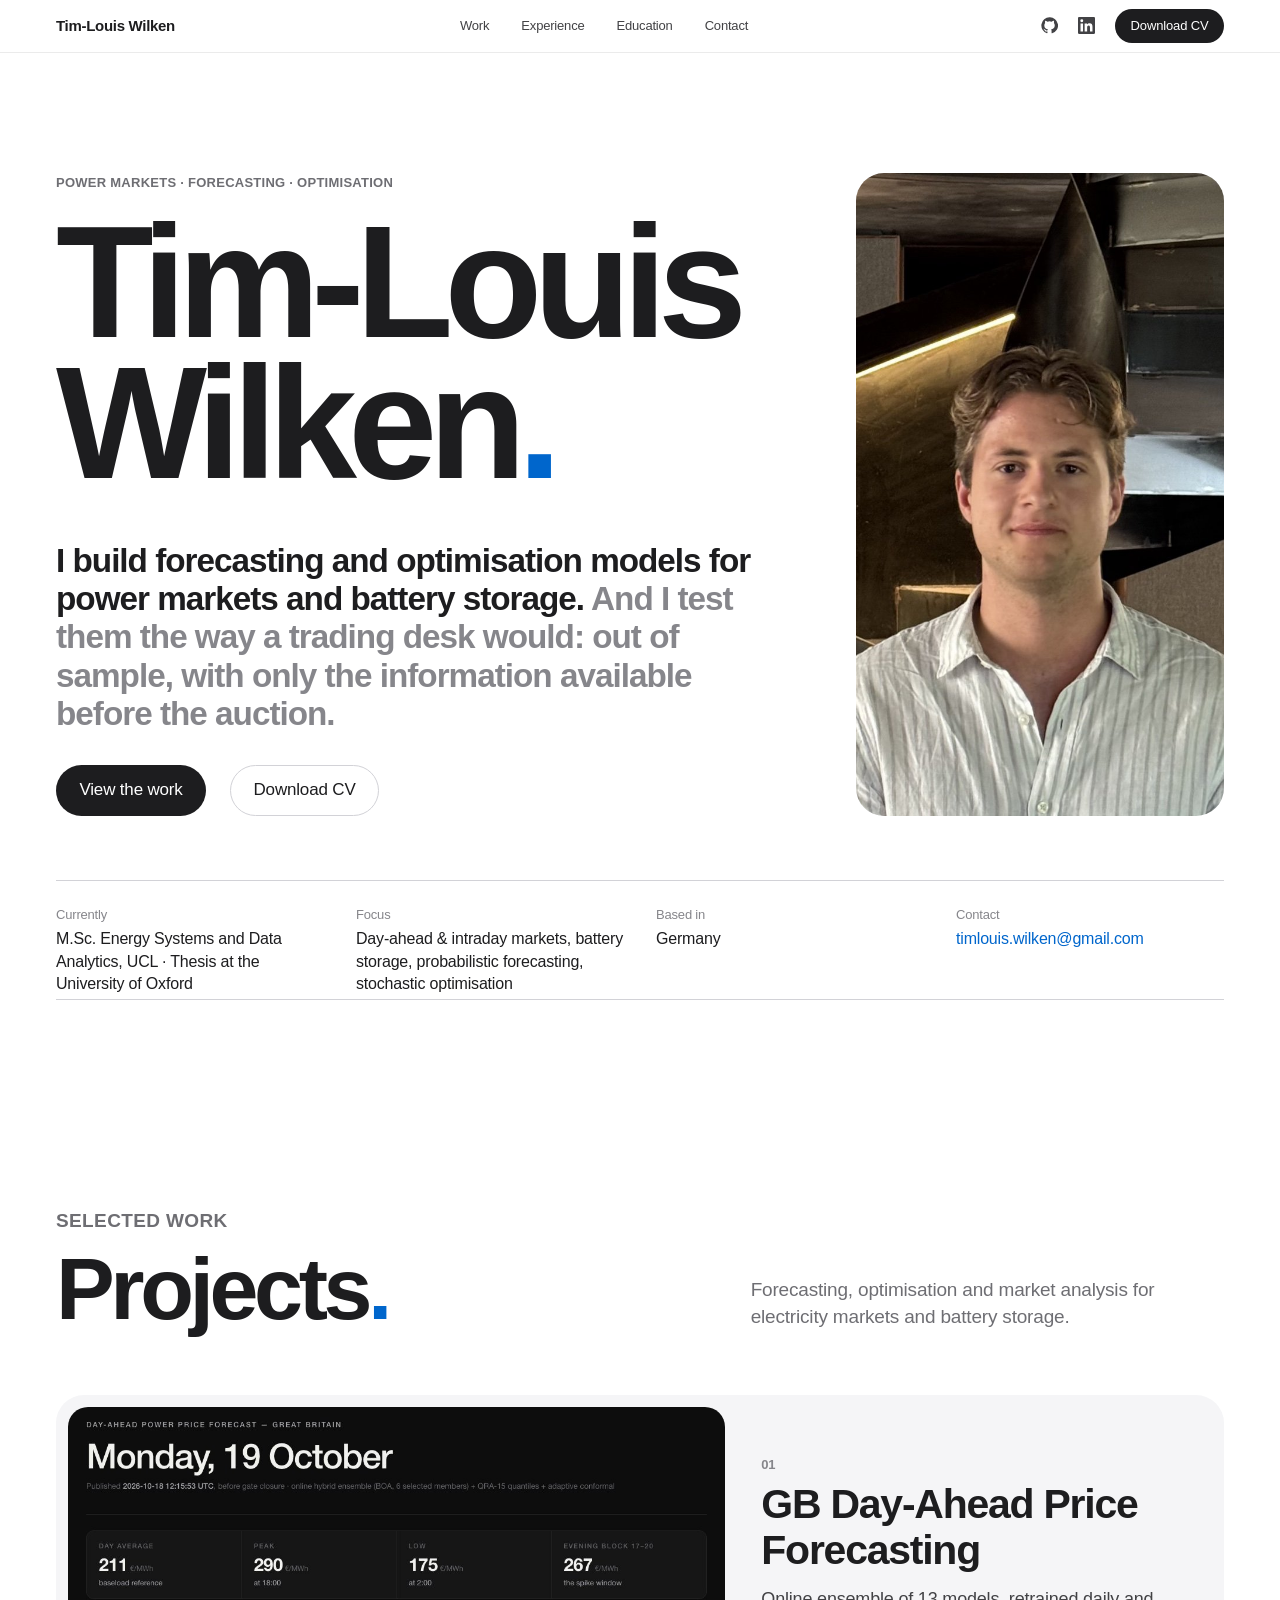
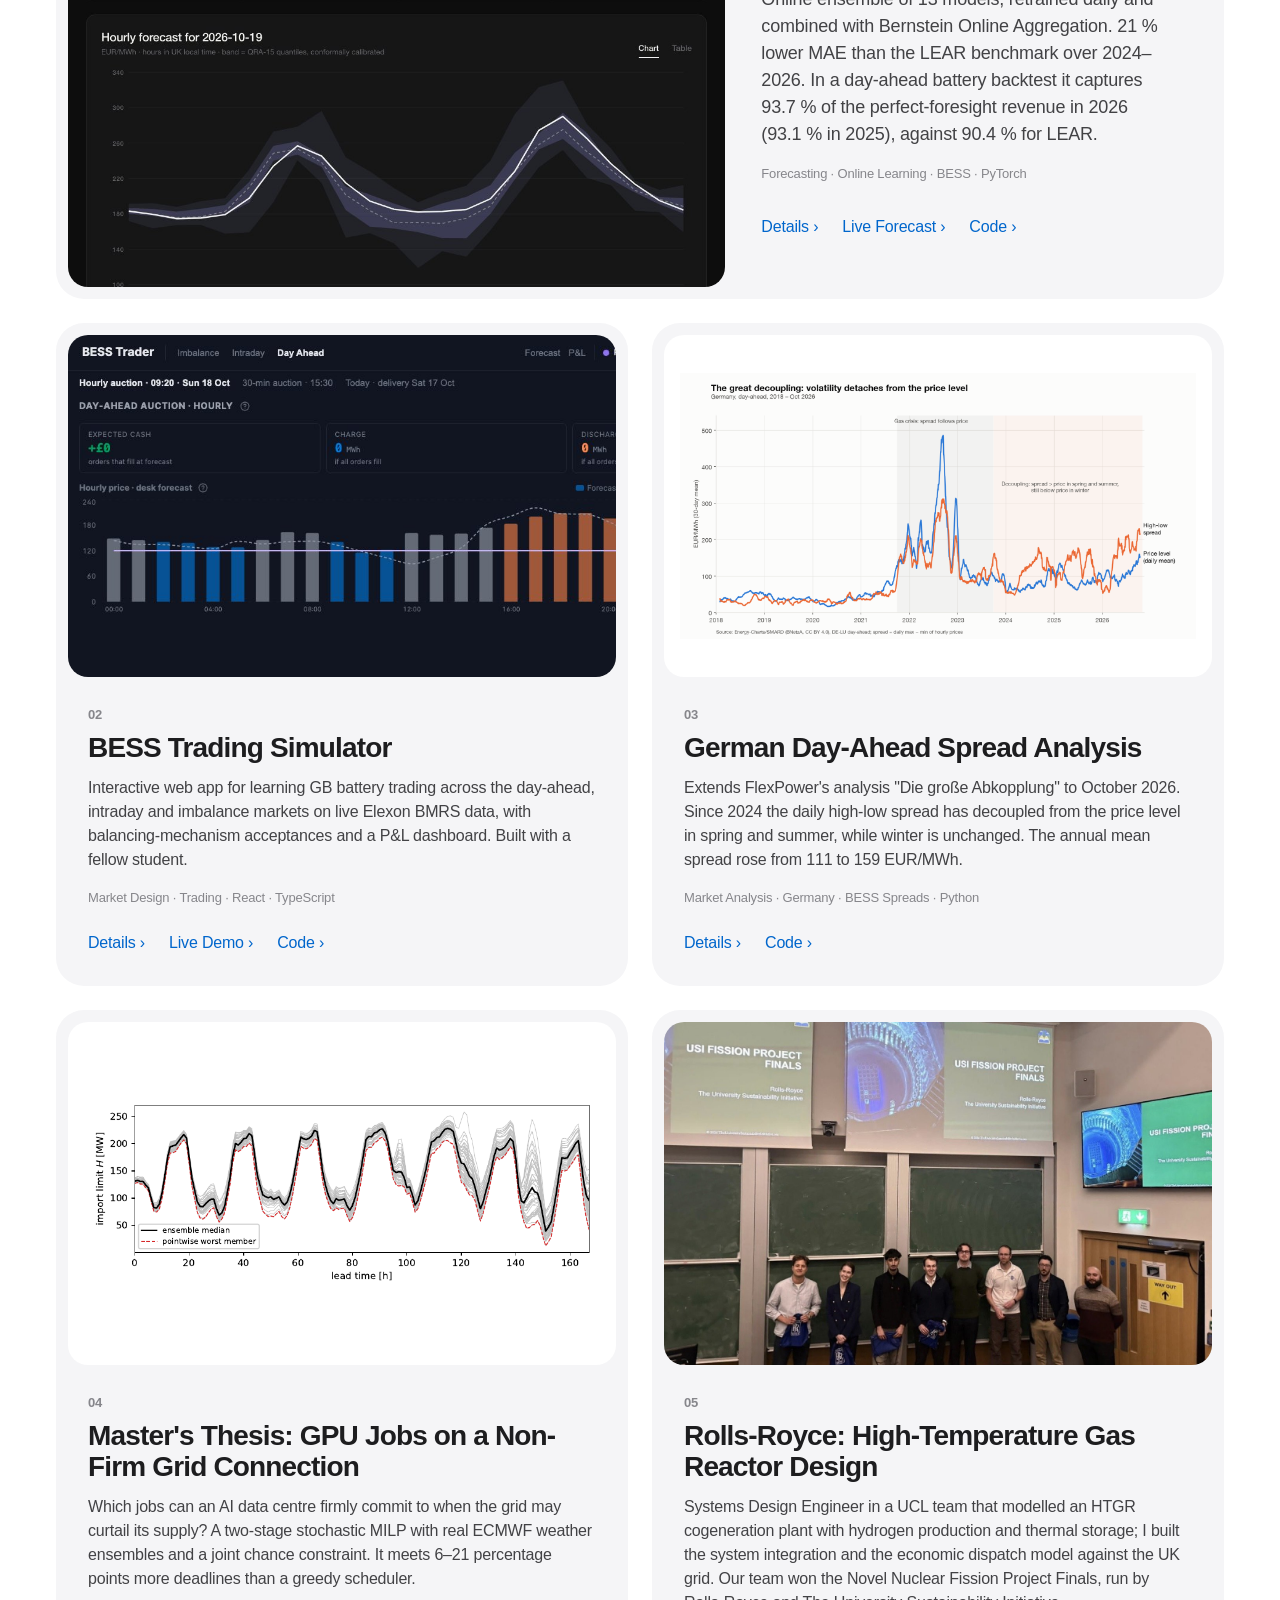
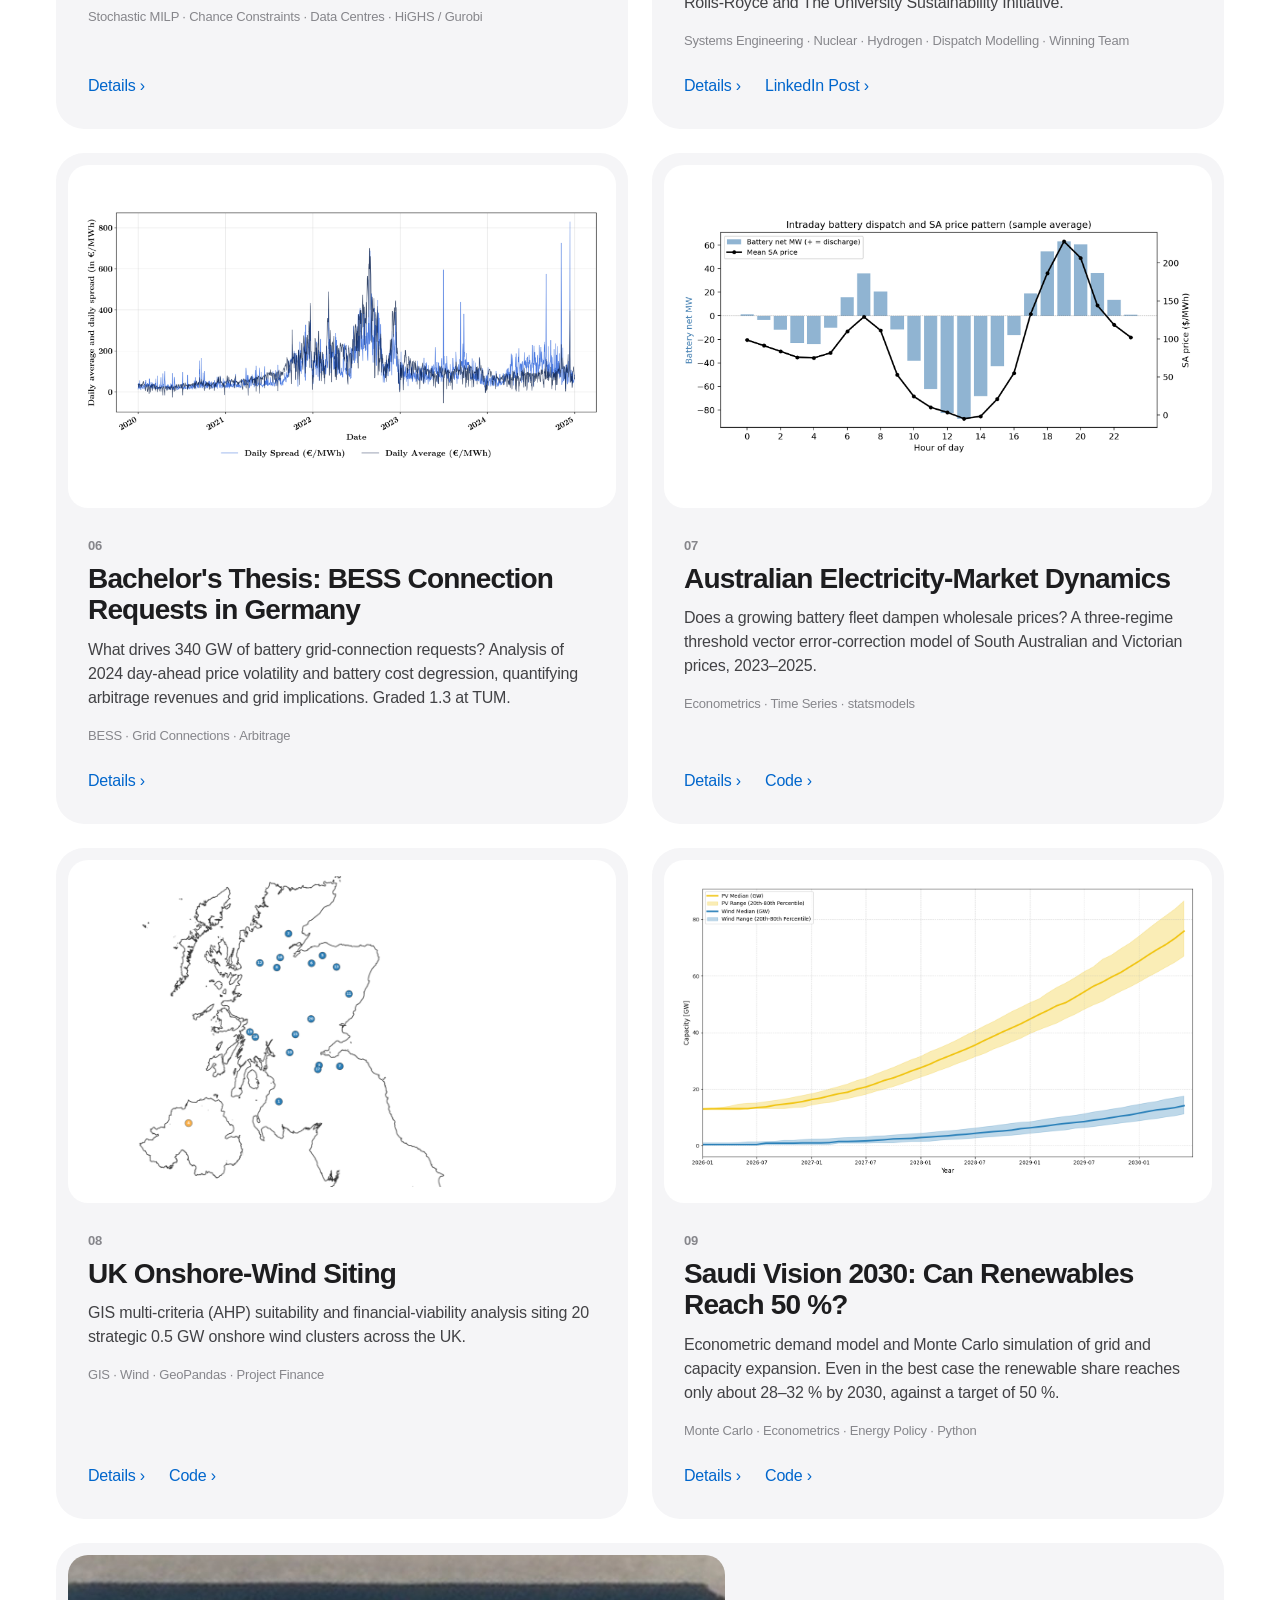
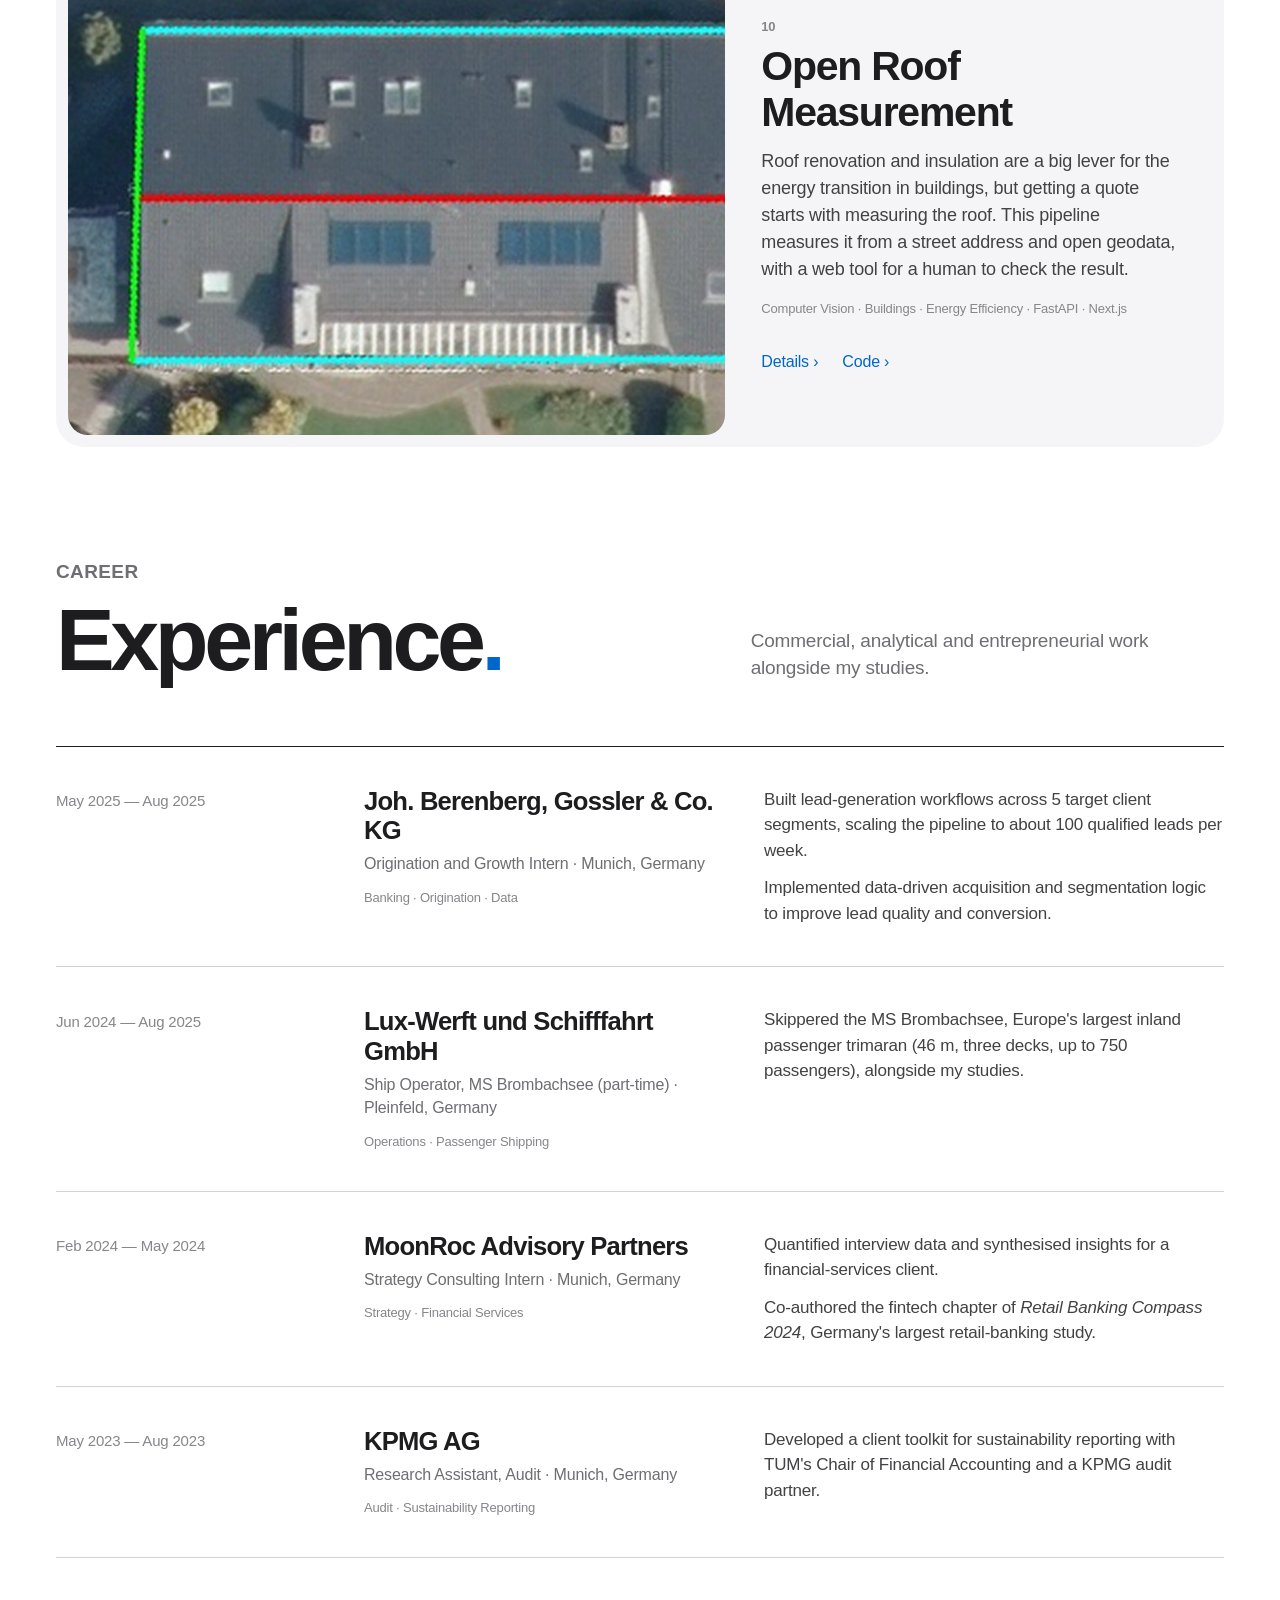
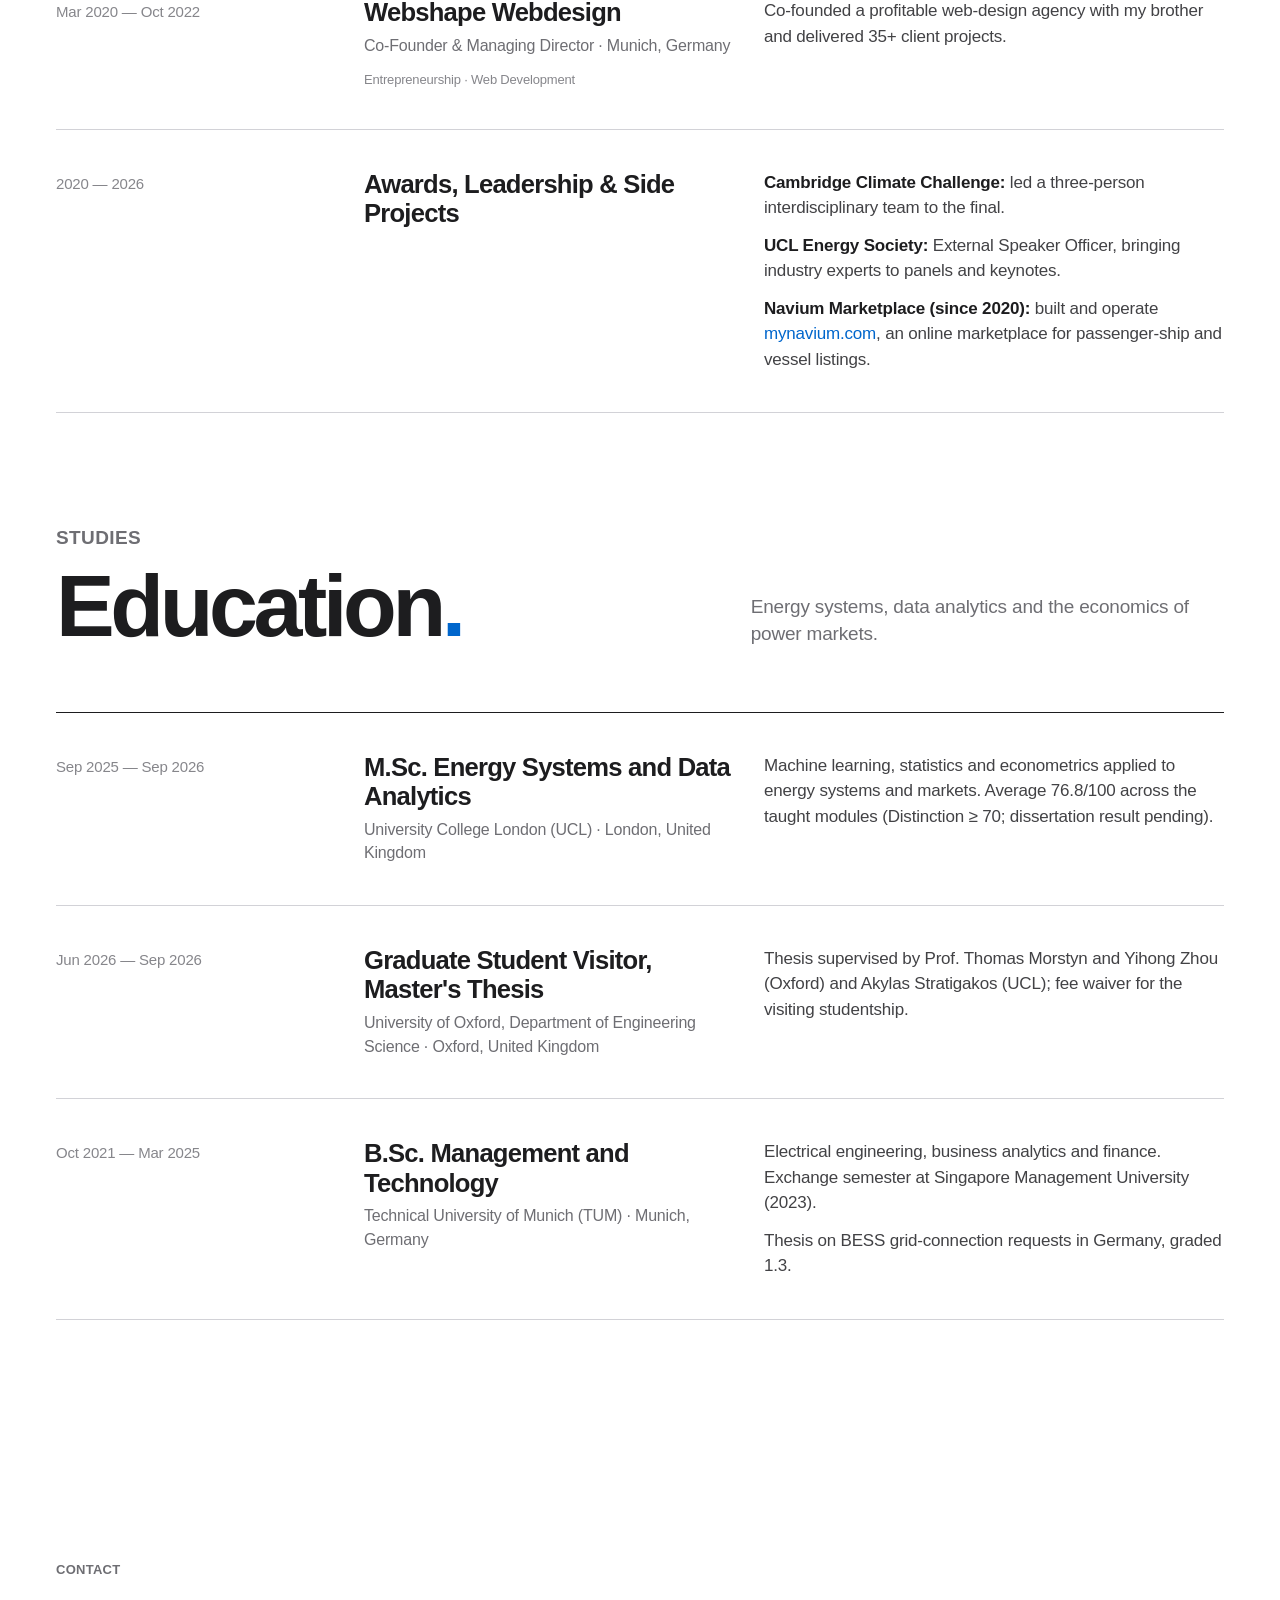
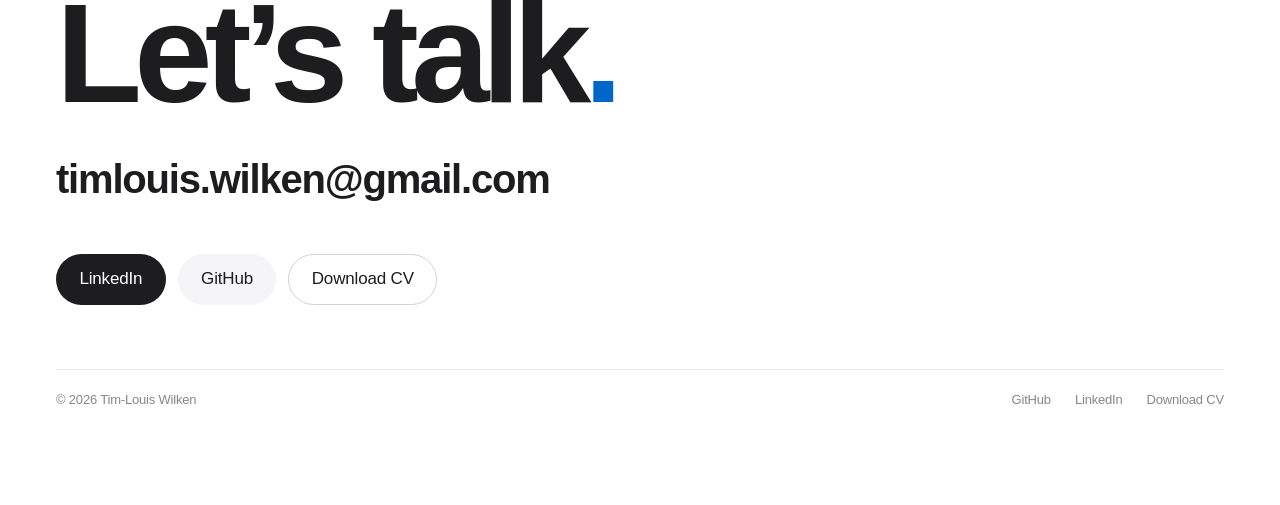
==== commit dfb40234: "Redesign: Helvetica Neue, portfolio layout, dark live tile Co-Authored-By: Claude Opus 5.5 <noreply@" ====
--- a/index.html
+++ b/index.html
@@ -5,6 +5,7 @@
   <meta name="viewport" content="width=device-width, initial-scale=1">
   <title>Tim-Louis Wilken | Energy Markets &amp; Forecasting</title>
   <meta name="description" content="Portfolio of Tim-Louis Wilken: forecasting and optimisation for power markets and battery storage.">
+  <meta name="theme-color" content="#ffffff">
   <link rel="canonical" href="https://timlouiswilken.github.io/">
   <meta property="og:title" content="Tim-Louis Wilken | Energy Markets &amp; Forecasting">
   <meta property="og:description" content="Forecasting and optimisation for power markets and battery storage.">
@@ -12,9 +13,6 @@
   <meta property="og:url" content="https://timlouiswilken.github.io/">
   <meta property="og:image" content="https://timlouiswilken.github.io/images/projects/dayahead.png">
   <link rel="icon" href="favicon.svg" type="image/svg+xml">
-  <link rel="preconnect" href="https://fonts.googleapis.com">
-  <link rel="preconnect" href="https://fonts.gstatic.com" crossorigin>
-  <link href="https://fonts.googleapis.com/css2?family=IBM+Plex+Mono:wght@400;500&display=swap" rel="stylesheet">
   <link rel="stylesheet" href="style.css">
 </head>
 <body>
@@ -23,9 +21,10 @@
   <div class="container nav-inner">
     <a href="#home" class="brand">Tim-Louis Wilken</a>
     <div class="nav-links">
-      <a href="#projects">Projects</a>
+      <a href="#projects">Work</a>
       <a href="#experience">Experience</a>
       <a href="#education">Education</a>
+      <a href="#contact">Contact</a>
     </div>
     <div class="nav-actions">
       <a class="icon-link" href="https://github.com/TimLouisWilken" target="_blank" rel="noreferrer" aria-label="GitHub">
@@ -41,47 +40,40 @@
 
 <main class="container">
 
-  <section id="home" class="section" style="padding-bottom: 2rem;">
-    <div class="card hero reveal">
-      <div class="hero-grid">
-        <div>
-          <p class="eyebrow">Power Markets • Forecasting • Optimisation</p>
-          <h1>Tim-Louis Wilken</h1>
-          <p class="role">M.Sc. Energy Systems and Data Analytics, UCL · Thesis at the University of Oxford</p>
-          <p class="lead">I build forecasting and optimisation models for power markets and battery storage, and I test them the way a trading desk would: out of sample, with only the information available before the auction.</p>
-          <div class="meta">
-            <span>Germany</span>
-            <a href="mailto:timlouis.wilken@gmail.com">timlouis.wilken@gmail.com</a>
-            <a href="https://linkedin.com/in/tim-louis-wilken" target="_blank" rel="noreferrer">LinkedIn</a>
-            <a href="https://github.com/TimLouisWilken" target="_blank" rel="noreferrer">GitHub</a>
-          </div>
-          <div class="tags">
-            <span class="tag tag-lg">Day-Ahead &amp; Intraday Markets</span>
-            <span class="tag tag-lg">Battery Storage</span>
-            <span class="tag tag-lg">Probabilistic Forecasting</span>
-            <span class="tag tag-lg">Stochastic Optimisation</span>
-            <span class="tag tag-lg">Python</span>
-          </div>
-          <div class="actions">
-            <a class="btn btn-primary" href="#projects">Explore Projects</a>
-            <a class="btn" href="cv.pdf" download="CV_Tim-Louis_Wilken.pdf">Download CV</a>
-          </div>
-        </div>
-        <div class="portrait">
-          <img src="images/profile.jpg" alt="Portrait of Tim-Louis Wilken">
-        </div>
-      </div>
+  <section id="home" class="hero">
+    <div class="hero-grid">
+      <div class="hero-title reveal">
+        <p class="kicker">Power Markets · Forecasting · Optimisation</p>
+        <h1>Tim-Louis<br>Wilken<span class="dot">.</span></h1>
+      </div>
+      <div class="portrait reveal">
+        <img src="images/profile.jpg" alt="Portrait of Tim-Louis Wilken">
+      </div>
+      <div class="hero-copy reveal">
+        <p class="statement">I build forecasting and optimisation models for power markets and battery storage. <span class="muted">And I test them the way a trading desk would: out of sample, with only the information available before the auction.</span></p>
+        <div class="actions">
+          <a class="btn btn-primary" href="#projects">View the work</a>
+          <a class="btn btn-ghost" href="cv.pdf" download="CV_Tim-Louis_Wilken.pdf">Download CV</a>
+        </div>
+      </div>
+      <dl class="facts reveal">
+        <div><dt>Currently</dt><dd>M.Sc. Energy Systems and Data Analytics, UCL · Thesis at the University of Oxford</dd></div>
+        <div><dt>Focus</dt><dd>Day-ahead &amp; intraday markets, battery storage, probabilistic forecasting, stochastic optimisation</dd></div>
+        <div><dt>Based in</dt><dd>Germany</dd></div>
+        <div><dt>Contact</dt><dd><a href="mailto:timlouis.wilken@gmail.com">timlouis.wilken@gmail.com</a></dd></div>
+      </dl>
     </div>
   </section>
 
-  <section id="live" class="section" style="padding-top: 0; padding-bottom: 1rem;">
-    <div class="card live reveal" id="live-card" hidden>
+  <section id="live" aria-label="Live forecast">
+    <div class="live reveal" id="live-card" hidden>
       <div class="live-head">
         <div>
-          <p class="eyebrow"><span class="live-dot" aria-hidden="true"></span>Live · GB day-ahead forecast for <span id="live-date">…</span></p>
-          <p class="live-sub">Published every morning before gate closure by my online ensemble. Point forecast with the 90 % interval, EUR/MWh, UK local time.</p>
-        </div>
-        <a class="btn btn-sm" href="https://timlouiswilken.github.io/gb-dayahead-forecast/" target="_blank" rel="noreferrer">Open live page →</a>
+          <p class="kicker"><span class="live-dot" aria-hidden="true"></span>Live · Updated every morning</p>
+          <h2 class="live-title">GB day-ahead forecast<br>for <span id="live-date">…</span></h2>
+          <p class="live-sub">Published before gate closure by my online ensemble. Point forecast with the 90 % interval, EUR/MWh, UK local time.</p>
+        </div>
+        <a class="btn" href="https://timlouiswilken.github.io/gb-dayahead-forecast/" target="_blank" rel="noreferrer">Open live page ›</a>
       </div>
       <div class="live-grid">
         <div class="live-stats">
@@ -90,105 +82,118 @@
           <div class="stat"><span class="stat-label">Low</span><span class="stat-value" id="live-low">–</span><span class="stat-note" id="live-low-at"></span></div>
           <div class="stat"><span class="stat-label">Realised MAE, last 7 days</span><span class="stat-value" id="live-mae">–</span><span class="stat-note" id="live-mae-note"></span></div>
         </div>
-        <svg class="live-chart" id="live-chart" viewBox="0 0 600 180" preserveAspectRatio="none" role="img" aria-label="Hourly day-ahead price forecast with 90 % interval"></svg>
+        <svg class="live-chart" id="live-chart" viewBox="0 0 600 220" preserveAspectRatio="none" role="img" aria-label="Hourly day-ahead price forecast with 90 % interval"></svg>
       </div>
     </div>
   </section>
 
   <section id="projects" class="section">
     <header class="section-head reveal">
-      <h2>Projects</h2>
+      <div>
+        <p class="kicker">Selected work</p>
+        <h2>Projects<span style="color: var(--accent);">.</span></h2>
+      </div>
       <p>Forecasting, optimisation and market analysis for electricity markets and battery storage.</p>
     </header>
     <div class="grid">
 <!-- PROJECTS:START -->
-      <article class="card project reveal" data-href="projects/gb-dayahead-forecast.html">
+      <article class="project feature reveal" data-href="projects/gb-dayahead-forecast.html">
         <div class="cover "><img class="fill" style="object-position: center top;" src="images/projects/dayahead-live.jpg" alt="Live GB day-ahead forecast page with hourly prices and uncertainty band" loading="lazy"></div>
         <div class="project-body">
+          <span class="num">01</span>
           <h3><a href="projects/gb-dayahead-forecast.html">GB Day-Ahead Price Forecasting</a></h3>
-          <p class="desc">Online ensemble of 13 models, retrained daily and combined with Bernstein Online Aggregation. 21 % lower MAE than the LEAR benchmark over 2024–2026. In a day-ahead battery backtest it captures 93.7 % of the perfect-foresight revenue in 2026 (93.1 % in 2025), against 90.4 % for LEAR.</p>
-          <div class="tags"><span class="tag">Forecasting</span><span class="tag">Online Learning</span><span class="tag">BESS</span><span class="tag">PyTorch</span></div>
+          <p class="desc">Online ensemble of 13 models, retrained daily and combined with Bernstein Online Aggregation. 21&nbsp;% lower MAE than the LEAR benchmark over 2024–2026. In a day-ahead battery backtest it captures 93.7&nbsp;% of the perfect-foresight revenue in 2026 (93.1&nbsp;% in 2025), against 90.4&nbsp;% for LEAR.</p>
+          <p class="dotlist">Forecasting · Online Learning · BESS · PyTorch</p>
           <div class="links"><a href="projects/gb-dayahead-forecast.html">Details</a><a href="https://timlouiswilken.github.io/gb-dayahead-forecast/" target="_blank" rel="noreferrer">Live Forecast</a><a href="https://github.com/TimLouisWilken/gb-dayahead-research" target="_blank" rel="noreferrer">Code</a></div>
         </div>
       </article>
-      <article class="card project reveal" data-href="projects/bess-trading-simulator.html">
+      <article class="project reveal" data-href="projects/bess-trading-simulator.html">
         <div class="cover "><img class="fill" style="object-position: left top;" src="images/projects/bess-simulator-desk.jpg" alt="Day-ahead auction screen of the BESS Trading Simulator with hourly price forecast" loading="lazy"></div>
         <div class="project-body">
+          <span class="num">02</span>
           <h3><a href="projects/bess-trading-simulator.html">BESS Trading Simulator</a></h3>
           <p class="desc">Interactive web app for learning GB battery trading across the day-ahead, intraday and imbalance markets on live Elexon BMRS data, with balancing-mechanism acceptances and a P&amp;L dashboard. Built with a fellow student.</p>
-          <div class="tags"><span class="tag">Market Design</span><span class="tag">Trading</span><span class="tag">React</span><span class="tag">TypeScript</span></div>
+          <p class="dotlist">Market Design · Trading · React · TypeScript</p>
           <div class="links"><a href="projects/bess-trading-simulator.html">Details</a><a href="https://bess-trading-simulator.com" target="_blank" rel="noreferrer">Live Demo</a><a href="https://github.com/bess-trading-simulator/bess-trading-simulator" target="_blank" rel="noreferrer">Code</a></div>
         </div>
       </article>
-      <article class="card project reveal" data-href="projects/german-spread-analysis.html">
+      <article class="project reveal" data-href="projects/german-spread-analysis.html">
         <div class="cover "><img src="images/projects/spread.png" alt="German day-ahead high-low spread versus price level, 2018 to 2026" loading="lazy"></div>
         <div class="project-body">
+          <span class="num">03</span>
           <h3><a href="projects/german-spread-analysis.html">German Day-Ahead Spread Analysis</a></h3>
           <p class="desc">Extends FlexPower&#x27;s analysis &quot;Die große Abkopplung&quot; to October 2026. Since 2024 the daily high-low spread has decoupled from the price level in spring and summer, while winter is unchanged. The annual mean spread rose from 111 to 159 EUR/MWh.</p>
-          <div class="tags"><span class="tag">Market Analysis</span><span class="tag">Germany</span><span class="tag">BESS Spreads</span><span class="tag">Python</span></div>
+          <p class="dotlist">Market Analysis · Germany · BESS Spreads · Python</p>
           <div class="links"><a href="projects/german-spread-analysis.html">Details</a><a href="https://github.com/TimLouisWilken/de-price-decoupling" target="_blank" rel="noreferrer">Code</a></div>
         </div>
       </article>
-      <article class="card project reveal" data-href="projects/masters-thesis.html">
+      <article class="project reveal" data-href="projects/masters-thesis.html">
         <div class="cover "><img src="images/projects/thesis.png" alt="ECMWF ensemble of the curtailable grid import limit over one week" loading="lazy"></div>
         <div class="project-body">
+          <span class="num">04</span>
           <h3><a href="projects/masters-thesis.html">Master&#x27;s Thesis: GPU Jobs on a Non-Firm Grid Connection</a></h3>
           <p class="desc">Which jobs can an AI data centre firmly commit to when the grid may curtail its supply? A two-stage stochastic MILP with real ECMWF weather ensembles and a joint chance constraint. It meets 6–21 percentage points more deadlines than a greedy scheduler.</p>
-          <div class="tags"><span class="tag">Stochastic MILP</span><span class="tag">Chance Constraints</span><span class="tag">Data Centres</span><span class="tag">HiGHS / Gurobi</span></div>
+          <p class="dotlist">Stochastic MILP · Chance Constraints · Data Centres · HiGHS / Gurobi</p>
           <div class="links"><a href="projects/masters-thesis.html">Details</a></div>
         </div>
       </article>
-      <article class="card project reveal" data-href="projects/rolls-royce-fission-project.html">
+      <article class="project reveal" data-href="projects/rolls-royce-fission-project.html">
         <div class="cover "><img class="fill" style="object-position: center 75%;" src="images/projects/rolls-royce.jpg" alt="Winning team at the USI Novel Nuclear Fission Project Finals with Rolls-Royce" loading="lazy"></div>
         <div class="project-body">
+          <span class="num">05</span>
           <h3><a href="projects/rolls-royce-fission-project.html">Rolls-Royce: High-Temperature Gas Reactor Design</a></h3>
           <p class="desc">Systems Design Engineer in a UCL team that modelled an HTGR cogeneration plant with hydrogen production and thermal storage; I built the system integration and the economic dispatch model against the UK grid. Our team won the Novel Nuclear Fission Project Finals, run by Rolls-Royce and The University Sustainability Initiative.</p>
-          <div class="tags"><span class="tag">Systems Engineering</span><span class="tag">Nuclear</span><span class="tag">Hydrogen</span><span class="tag">Dispatch Modelling</span><span class="tag">Winning Team</span></div>
+          <p class="dotlist">Systems Engineering · Nuclear · Hydrogen · Dispatch Modelling · Winning Team</p>
           <div class="links"><a href="projects/rolls-royce-fission-project.html">Details</a><a href="https://www.linkedin.com/posts/the-usi-recently-hosted-its-novel-nuclear-ugcPost-7441210424911499264-hZZq/" target="_blank" rel="noreferrer">LinkedIn Post</a></div>
         </div>
       </article>
-      <article class="card project reveal" data-href="projects/bachelors-thesis.html">
+      <article class="project reveal" data-href="projects/bachelors-thesis.html">
         <div class="cover "><img src="images/projects/bachelor-spread.png" alt="Daily average price and daily spread in the German day-ahead market, 2020 to 2025" loading="lazy"></div>
         <div class="project-body">
+          <span class="num">06</span>
           <h3><a href="projects/bachelors-thesis.html">Bachelor&#x27;s Thesis: BESS Connection Requests in Germany</a></h3>
           <p class="desc">What drives 340 GW of battery grid-connection requests? Analysis of 2024 day-ahead price volatility and battery cost degression, quantifying arbitrage revenues and grid implications. Graded 1.3 at TUM.</p>
-          <div class="tags"><span class="tag">BESS</span><span class="tag">Grid Connections</span><span class="tag">Arbitrage</span></div>
+          <p class="dotlist">BESS · Grid Connections · Arbitrage</p>
           <div class="links"><a href="projects/bachelors-thesis.html">Details</a></div>
         </div>
       </article>
-      <article class="card project reveal" data-href="projects/australian-electricity-market.html">
+      <article class="project reveal" data-href="projects/australian-electricity-market.html">
         <div class="cover "><img src="images/projects/australia-intraday.png" alt="Average intraday battery dispatch and South Australian price" loading="lazy"></div>
         <div class="project-body">
+          <span class="num">07</span>
           <h3><a href="projects/australian-electricity-market.html">Australian Electricity-Market Dynamics</a></h3>
           <p class="desc">Does a growing battery fleet dampen wholesale prices? A three-regime threshold vector error-correction model of South Australian and Victorian prices, 2023–2025.</p>
-          <div class="tags"><span class="tag">Econometrics</span><span class="tag">Time Series</span><span class="tag">statsmodels</span></div>
+          <p class="dotlist">Econometrics · Time Series · statsmodels</p>
           <div class="links"><a href="projects/australian-electricity-market.html">Details</a><a href="https://github.com/TimLouisWilken/analysis-of-the-australian-electricity-market" target="_blank" rel="noreferrer">Code</a></div>
         </div>
       </article>
-      <article class="card project reveal" data-href="projects/uk-onshore-wind-siting.html">
+      <article class="project reveal" data-href="projects/uk-onshore-wind-siting.html">
         <div class="cover "><img src="images/projects/wind-scotland.png" alt="Recommended onshore wind sites in Scotland and Northern Ireland" loading="lazy"></div>
         <div class="project-body">
+          <span class="num">08</span>
           <h3><a href="projects/uk-onshore-wind-siting.html">UK Onshore-Wind Siting</a></h3>
           <p class="desc">GIS multi-criteria (AHP) suitability and financial-viability analysis siting 20 strategic 0.5 GW onshore wind clusters across the UK.</p>
-          <div class="tags"><span class="tag">GIS</span><span class="tag">Wind</span><span class="tag">GeoPandas</span><span class="tag">Project Finance</span></div>
+          <p class="dotlist">GIS · Wind · GeoPandas · Project Finance</p>
           <div class="links"><a href="projects/uk-onshore-wind-siting.html">Details</a><a href="https://github.com/TimLouisWilken/Spatial-Assessment-of-Onshore-Wind-Capacity-in-UK" target="_blank" rel="noreferrer">Code</a></div>
         </div>
       </article>
-      <article class="card project reveal" data-href="projects/saudi-vision-2030.html">
+      <article class="project reveal" data-href="projects/saudi-vision-2030.html">
         <div class="cover "><img src="images/projects/saudi-3.png" alt="Monte Carlo paths of PV and wind capacity in Saudi Arabia to 2030" loading="lazy"></div>
         <div class="project-body">
-          <h3><a href="projects/saudi-vision-2030.html">Saudi Vision 2030: Can Renewables Reach 50 %?</a></h3>
-          <p class="desc">Econometric demand model and Monte Carlo simulation of grid and capacity expansion. Even in the best case the renewable share reaches only about 28–32 % by 2030, against a target of 50 %.</p>
-          <div class="tags"><span class="tag">Monte Carlo</span><span class="tag">Econometrics</span><span class="tag">Energy Policy</span><span class="tag">Python</span></div>
+          <span class="num">09</span>
+          <h3><a href="projects/saudi-vision-2030.html">Saudi Vision 2030: Can Renewables Reach 50&nbsp;%?</a></h3>
+          <p class="desc">Econometric demand model and Monte Carlo simulation of grid and capacity expansion. Even in the best case the renewable share reaches only about 28–32&nbsp;% by 2030, against a target of 50&nbsp;%.</p>
+          <p class="dotlist">Monte Carlo · Econometrics · Energy Policy · Python</p>
           <div class="links"><a href="projects/saudi-vision-2030.html">Details</a><a href="https://github.com/TimLouisWilken/Evaluation-of-Saudi-Vision-2030" target="_blank" rel="noreferrer">Code</a></div>
         </div>
       </article>
-      <article class="card project reveal" data-href="projects/open-roof-measurement.html">
+      <article class="project feature reveal" data-href="projects/open-roof-measurement.html">
         <div class="cover "><img class="fill" style="object-position: center center;" src="images/projects/openroof-s1.jpg" alt="Detected roof outline, ridge and PV panels on an aerial image" loading="lazy"></div>
         <div class="project-body">
+          <span class="num">10</span>
           <h3><a href="projects/open-roof-measurement.html">Open Roof Measurement</a></h3>
           <p class="desc">Roof renovation and insulation are a big lever for the energy transition in buildings, but getting a quote starts with measuring the roof. This pipeline measures it from a street address and open geodata, with a web tool for a human to check the result.</p>
-          <div class="tags"><span class="tag">Computer Vision</span><span class="tag">Buildings</span><span class="tag">Energy Efficiency</span><span class="tag">FastAPI</span><span class="tag">Next.js</span></div>
+          <p class="dotlist">Computer Vision · Buildings · Energy Efficiency · FastAPI · Next.js</p>
           <div class="links"><a href="projects/open-roof-measurement.html">Details</a><a href="https://github.com/TimLouisWilken/open-roof-measure" target="_blank" rel="noreferrer">Code</a></div>
         </div>
       </article>
@@ -196,98 +201,131 @@
     </div>
   </section>
 
-  <section id="experience" class="section">
+  <section id="experience" class="section" style="padding-top: 0;">
     <header class="section-head reveal">
-      <h2>Experience</h2>
+      <div>
+        <p class="kicker">Career</p>
+        <h2>Experience<span style="color: var(--accent);">.</span></h2>
+      </div>
       <p>Commercial, analytical and entrepreneurial work alongside my studies.</p>
     </header>
-    <div class="timeline">
-
-      <article class="card entry reveal">
-        <header><h3>Joh. Berenberg, Gossler &amp; Co. KG</h3><p class="date">May 2025 — Aug 2025</p></header>
-        <p class="where">Origination and Growth Intern · Munich, Germany</p>
+    <div class="rows">
+
+      <article class="row reveal">
+        <p class="date">May 2025 — Aug 2025</p>
+        <div>
+          <h3>Joh. Berenberg, Gossler &amp; Co. KG</h3>
+          <p class="where">Origination and Growth Intern · Munich, Germany</p>
+          <p class="dotlist">Banking · Origination · Data</p>
+        </div>
         <ul>
           <li>Built lead-generation workflows across 5 target client segments, scaling the pipeline to about 100 qualified leads per week.</li>
           <li>Implemented data-driven acquisition and segmentation logic to improve lead quality and conversion.</li>
         </ul>
-        <div class="tags"><span class="tag">Banking</span><span class="tag">Origination</span><span class="tag">Data</span></div>
-      </article>
-
-      <article class="card entry reveal">
-        <header><h3>Lux-Werft und Schifffahrt GmbH</h3><p class="date">Jun 2024 — Aug 2025</p></header>
-        <p class="where">Ship Operator, MS Brombachsee (part-time) · Pleinfeld, Germany</p>
+      </article>
+
+      <article class="row reveal">
+        <p class="date">Jun 2024 — Aug 2025</p>
+        <div>
+          <h3>Lux-Werft und Schifffahrt GmbH</h3>
+          <p class="where">Ship Operator, MS Brombachsee (part-time) · Pleinfeld, Germany</p>
+          <p class="dotlist">Operations · Passenger Shipping</p>
+        </div>
         <ul>
           <li>Skippered the MS Brombachsee, Europe's largest inland passenger trimaran (46 m, three decks, up to 750 passengers), alongside my studies.</li>
         </ul>
-        <div class="tags"><span class="tag">Operations</span><span class="tag">Passenger Shipping</span></div>
-      </article>
-
-      <article class="card entry reveal">
-        <header><h3>MoonRoc Advisory Partners</h3><p class="date">Feb 2024 — May 2024</p></header>
-        <p class="where">Strategy Consulting Intern · Munich, Germany</p>
+      </article>
+
+      <article class="row reveal">
+        <p class="date">Feb 2024 — May 2024</p>
+        <div>
+          <h3>MoonRoc Advisory Partners</h3>
+          <p class="where">Strategy Consulting Intern · Munich, Germany</p>
+          <p class="dotlist">Strategy · Financial Services</p>
+        </div>
         <ul>
           <li>Quantified interview data and synthesised insights for a financial-services client.</li>
           <li>Co-authored the fintech chapter of <em>Retail Banking Compass 2024</em>, Germany's largest retail-banking study.</li>
         </ul>
-        <div class="tags"><span class="tag">Strategy</span><span class="tag">Financial Services</span></div>
-      </article>
-
-      <article class="card entry reveal">
-        <header><h3>KPMG AG</h3><p class="date">May 2023 — Aug 2023</p></header>
-        <p class="where">Research Assistant, Audit · Munich, Germany</p>
+      </article>
+
+      <article class="row reveal">
+        <p class="date">May 2023 — Aug 2023</p>
+        <div>
+          <h3>KPMG AG</h3>
+          <p class="where">Research Assistant, Audit · Munich, Germany</p>
+          <p class="dotlist">Audit · Sustainability Reporting</p>
+        </div>
         <ul>
           <li>Developed a client toolkit for sustainability reporting with TUM's Chair of Financial Accounting and a KPMG audit partner.</li>
         </ul>
-        <div class="tags"><span class="tag">Audit</span><span class="tag">Sustainability Reporting</span></div>
-      </article>
-
-      <article class="card entry reveal">
-        <header><h3>Webshape Webdesign</h3><p class="date">Mar 2020 — Oct 2022</p></header>
-        <p class="where">Co-Founder &amp; Managing Director · Munich, Germany</p>
+      </article>
+
+      <article class="row reveal">
+        <p class="date">Mar 2020 — Oct 2022</p>
+        <div>
+          <h3>Webshape Webdesign</h3>
+          <p class="where">Co-Founder &amp; Managing Director · Munich, Germany</p>
+          <p class="dotlist">Entrepreneurship · Web Development</p>
+        </div>
         <ul>
           <li>Co-founded a profitable web-design agency with my brother and delivered 35+ client projects.</li>
         </ul>
-        <div class="tags"><span class="tag">Entrepreneurship</span><span class="tag">Web Development</span></div>
-      </article>
-
-      <article class="card entry reveal">
-        <header><h3>Awards, Leadership &amp; Side Projects</h3><p class="date">2020 — 2026</p></header>
+      </article>
+
+      <article class="row reveal">
+        <p class="date">2020 — 2026</p>
+        <div>
+          <h3>Awards, Leadership &amp; Side Projects</h3>
+        </div>
         <ul>
           <li><strong>Cambridge Climate Challenge:</strong> led a three-person interdisciplinary team to the final.</li>
           <li><strong>UCL Energy Society:</strong> External Speaker Officer, bringing industry experts to panels and keynotes.</li>
-          <li><strong>Navium Marketplace (since 2020):</strong> built and operate <a href="https://mynavium.com" target="_blank" rel="noreferrer" style="color: var(--accent); font-weight: 600;">mynavium.com</a>, an online marketplace for passenger-ship and vessel listings.</li>
+          <li><strong>Navium Marketplace (since 2020):</strong> built and operate <a href="https://mynavium.com" target="_blank" rel="noreferrer">mynavium.com</a>, an online marketplace for passenger-ship and vessel listings.</li>
         </ul>
       </article>
 
     </div>
   </section>
 
-  <section id="education" class="section">
+  <section id="education" class="section" style="padding-top: 0;">
     <header class="section-head reveal">
-      <h2>Education</h2>
+      <div>
+        <p class="kicker">Studies</p>
+        <h2>Education<span style="color: var(--accent);">.</span></h2>
+      </div>
       <p>Energy systems, data analytics and the economics of power markets.</p>
     </header>
-    <div class="timeline">
-
-      <article class="card entry reveal">
-        <header><h3>M.Sc. Energy Systems and Data Analytics</h3><p class="date">Sep 2025 — Sep 2026</p></header>
-        <p class="where">University College London (UCL) · London, United Kingdom</p>
+    <div class="rows">
+
+      <article class="row reveal">
+        <p class="date">Sep 2025 — Sep 2026</p>
+        <div>
+          <h3>M.Sc. Energy Systems and Data Analytics</h3>
+          <p class="where">University College London (UCL) · London, United Kingdom</p>
+        </div>
         <ul>
           <li>Machine learning, statistics and econometrics applied to energy systems and markets. Average 76.8/100 across the taught modules (Distinction ≥ 70; dissertation result pending).</li>
         </ul>
       </article>
 
-      <article class="card entry reveal">
-        <header><h3>Graduate Student Visitor, Master's Thesis</h3><p class="date">Jun 2026 — Sep 2026</p></header>
-        <p class="where">University of Oxford, Department of Engineering Science · Oxford, United Kingdom</p>
+      <article class="row reveal">
+        <p class="date">Jun 2026 — Sep 2026</p>
+        <div>
+          <h3>Graduate Student Visitor, Master's Thesis</h3>
+          <p class="where">University of Oxford, Department of Engineering Science · Oxford, United Kingdom</p>
+        </div>
         <ul>
           <li>Thesis supervised by Prof. Thomas Morstyn and Yihong Zhou (Oxford) and Akylas Stratigakos (UCL); fee waiver for the visiting studentship.</li>
         </ul>
       </article>
 
-      <article class="card entry reveal">
-        <header><h3>B.Sc. Management and Technology</h3><p class="date">Oct 2021 — Mar 2025</p></header>
-        <p class="where">Technical University of Munich (TUM) · Munich, Germany</p>
+      <article class="row reveal">
+        <p class="date">Oct 2021 — Mar 2025</p>
+        <div>
+          <h3>B.Sc. Management and Technology</h3>
+          <p class="where">Technical University of Munich (TUM) · Munich, Germany</p>
+        </div>
         <ul>
           <li>Electrical engineering, business analytics and finance. Exchange semester at Singapore Management University (2023).</li>
           <li>Thesis on BESS grid-connection requests in Germany, graded 1.3.</li>
@@ -299,8 +337,16 @@
 
 </main>
 
-<footer class="footer">
-  <div class="container footer-inner">
+<footer id="contact" class="container contact">
+  <p class="kicker">Contact</p>
+  <h2 class="reveal">Let’s talk<span style="color: var(--accent);">.</span></h2>
+  <a class="mail" href="mailto:timlouis.wilken@gmail.com">timlouis.wilken@gmail.com</a>
+  <div class="actions">
+    <a class="btn btn-primary" href="https://linkedin.com/in/tim-louis-wilken" target="_blank" rel="noreferrer">LinkedIn</a>
+    <a class="btn" href="https://github.com/TimLouisWilken" target="_blank" rel="noreferrer">GitHub</a>
+    <a class="btn btn-ghost" href="cv.pdf" download="CV_Tim-Louis_Wilken.pdf">Download CV</a>
+  </div>
+  <div class="footer-inner">
     <p>© 2026 Tim-Louis Wilken</p>
     <div class="footer-links">
       <a href="https://github.com/TimLouisWilken" target="_blank" rel="noreferrer">GitHub</a>
@@ -331,17 +377,20 @@
       document.getElementById('live-low').textContent = fmt(f[iMin]);
       document.getElementById('live-low-at').textContent = 'at ' + String(d.hours[iMin]).padStart(2, '0') + ':00';
       // chart
-      const W = 600, H = 180, px = 8, pt = 10, pb = 22;
+      const W = 600, H = 220, px = 8, pt = 22, pb = 26;
       const lo = Math.min(...q05), hi = Math.max(...q95), span = (hi - lo) || 1;
       const x = (i) => px + i * (W - 2 * px) / (n - 1);
       const y = (v) => pt + (hi - v) * (H - pt - pb) / span;
       const path = (arr) => arr.map((v, i) => (i ? 'L' : 'M') + x(i).toFixed(1) + ' ' + y(v).toFixed(1)).join(' ');
       const band = path(q95) + ' ' + q05.map((v, i) => 'L' + x(n - 1 - i).toFixed(1) + ' ' + y(q05[n - 1 - i]).toFixed(1)).join(' ') + ' Z';
-      const ticks = [0, 6, 12, 18, 23].map((h) => `<text x="${x(h).toFixed(1)}" y="${H - 6}" font-size="10" fill="#4f5564" text-anchor="${h === 0 ? 'start' : h === 23 ? 'end' : 'middle'}" font-family="IBM Plex Mono, monospace">${String(h).padStart(2, '0')}:00</text>`).join('');
-      const labels = [[iMax, f[iMax], -6], [iMin, f[iMin], 14]].map(([i, v, dy]) => `<text x="${x(i).toFixed(1)}" y="${(y(v) + dy).toFixed(1)}" font-size="11" fill="#0b0d12" text-anchor="middle" font-family="IBM Plex Mono, monospace">${fmt(v)}</text>`).join('');
+      const font = '"Helvetica Neue", Helvetica, Arial, sans-serif';
+      const ticks = [0, 6, 12, 18, 23].map((h) => `<text x="${x(h).toFixed(1)}" y="${H - 4}" font-size="11" fill="#86868b" text-anchor="${h === 0 ? 'start' : h === 23 ? 'end' : 'middle'}" font-family='${font}'>${String(h).padStart(2, '0')}:00</text>`).join('');
+      const grid = [0.25, 0.5, 0.75].map((t) => `<line x1="0" x2="${W}" y1="${(pt + t * (H - pt - pb)).toFixed(1)}" y2="${(pt + t * (H - pt - pb)).toFixed(1)}" stroke="#2c2c2e" stroke-width="1" vector-effect="non-scaling-stroke"/>`).join('');
+      const labels = [[iMax, f[iMax], -10], [iMin, f[iMin], 20]].map(([i, v, dy]) => `<text x="${x(i).toFixed(1)}" y="${(y(v) + dy).toFixed(1)}" font-size="13" font-weight="600" fill="#ffffff" text-anchor="middle" font-family='${font}'>${fmt(v)}</text>`).join('');
       document.getElementById('live-chart').innerHTML =
-        `<path d="${band}" fill="#1d2942" opacity="0.12"/><path d="${path(f)}" fill="none" stroke="#1d2942" stroke-width="2.2" stroke-linejoin="round"/>` +
-        `<circle cx="${x(iMax).toFixed(1)}" cy="${y(f[iMax]).toFixed(1)}" r="3" fill="#1d2942"/>` + ticks + labels;
+        `<defs><linearGradient id="lg" x1="0" x2="1"><stop offset="0" stop-color="#64d2ff"/><stop offset="1" stop-color="#30d158"/></linearGradient></defs>` + grid +
+        `<path d="${band}" fill="#ffffff" opacity="0.1"/><path d="${path(f)}" fill="none" stroke="url(#lg)" stroke-width="2.6" stroke-linejoin="round" stroke-linecap="round" vector-effect="non-scaling-stroke"/>` +
+        `<circle cx="${x(iMax).toFixed(1)}" cy="${y(f[iMax]).toFixed(1)}" r="4" fill="#ffffff"/><circle cx="${x(iMin).toFixed(1)}" cy="${y(f[iMin]).toFixed(1)}" r="4" fill="#ffffff"/>` + ticks + labels;
       document.getElementById('live-card').hidden = false;
       // realised accuracy
       try {
--- a/style.css
+++ b/style.css
@@ -1,220 +1,336 @@
+/* ==========================================================================
+   Tim-Louis Wilken: personal site
+   One typeface (Helvetica Neue), a near-white canvas, hairlines instead of
+   borders, large type and one dark tile for the live forecast.
+   ========================================================================== */
+
 :root {
-  --bg: #f3f4f6;
-  --surface: #ffffff;
-  --ink: #0b0d12;
-  --muted: #4f5564;
-  --border: #d5d8df;
-  --accent: #1d2942;
-  --accent-hover: #121a2d;
-  --shadow: 0 12px 28px rgba(8, 12, 20, 0.08);
-  --radius: 1rem;
-  --font-sans: "Helvetica Neue", Helvetica, Arial, sans-serif;
-  --font-mono: "IBM Plex Mono", ui-monospace, SFMono-Regular, monospace;
+  --bg: #ffffff;
+  --tile: #f5f5f7;
+  --ink: #1d1d1f;
+  --ink-2: #424245;
+  --muted: #6e6e73;
+  --faint: #86868b;
+  --line: #d2d2d7;
+  --line-soft: #e8e8ed;
+  --accent: #0066cc;
+  --accent-hover: #0077ed;
+  --dark: #000000;
+  --dark-2: #1d1d1f;
+  --radius-xl: 1.75rem;
+  --radius-lg: 1.25rem;
+  --ease: cubic-bezier(0.22, 0.61, 0.36, 1);
+  --font-sans: "Helvetica Neue", "HelveticaNeue", Helvetica, Arial, sans-serif;
 }
 
 * { box-sizing: border-box; }
-html { scroll-behavior: smooth; }
+html { scroll-behavior: smooth; -webkit-text-size-adjust: 100%; }
 body {
   margin: 0;
   background: var(--bg);
   color: var(--ink);
   font-family: var(--font-sans);
-  line-height: 1.5;
+  font-size: 17px;
+  line-height: 1.47;
+  letter-spacing: -0.011em;
   -webkit-font-smoothing: antialiased;
+  -moz-osx-font-smoothing: grayscale;
+  text-rendering: optimizeLegibility;
 }
 img { display: block; max-width: 100%; }
 a { color: inherit; text-decoration: none; }
-
-.container {
-  width: 100%;
-  max-width: 76rem;
-  margin: 0 auto;
-  padding: 0 1rem;
-}
-@media (min-width: 640px) { .container { padding: 0 1.75rem; } }
-@media (min-width: 1024px) { .container { padding: 0 3rem; } }
-
-/* nav */
+::selection { background: #1d1d1f; color: #fff; }
+
+.container { width: 100%; max-width: 80rem; margin: 0 auto; padding: 0 1.25rem; }
+@media (min-width: 640px) { .container { padding: 0 2rem; } }
+@media (min-width: 1024px) { .container { padding: 0 3.5rem; } }
+
+/* --------------------------------------------------------------------------
+   Navigation
+   -------------------------------------------------------------------------- */
 .nav {
-  position: sticky;
-  top: 0;
-  z-index: 50;
-  border-bottom: 1px solid var(--border);
-  background: rgba(243, 244, 246, 0.95);
-  backdrop-filter: blur(8px);
-}
-.nav-inner { display: flex; align-items: center; justify-content: space-between; gap: 0.75rem; height: 4rem; }
-.brand { font-family: var(--font-mono); font-size: 0.75rem; text-transform: uppercase; letter-spacing: 0.18em; }
-.nav-links { display: none; gap: 1.75rem; }
-.nav-links a { font-size: 0.875rem; color: var(--muted); transition: color 0.15s; }
+  position: sticky; top: 0; z-index: 50;
+  background: rgba(255, 255, 255, 0.72);
+  -webkit-backdrop-filter: saturate(180%) blur(20px);
+  backdrop-filter: saturate(180%) blur(20px);
+  border-bottom: 1px solid rgba(0, 0, 0, 0.08);
+}
+.nav-inner { display: flex; align-items: center; justify-content: space-between; gap: 1rem; height: 3.25rem; }
+.brand { font-size: 0.9375rem; font-weight: 600; letter-spacing: -0.02em; }
+.nav-links { display: none; gap: 2rem; }
+.nav-links a { font-size: 0.8125rem; color: var(--ink-2); transition: color 0.2s; }
 .nav-links a:hover { color: var(--ink); }
-@media (min-width: 1024px) { .nav-links { display: flex; } }
-.nav-actions { display: flex; align-items: center; gap: 0.5rem; }
-.icon-link {
-  display: inline-flex; padding: 0.5rem; border-radius: 0.5rem;
-  border: 1px solid transparent; color: var(--muted); transition: all 0.15s;
-}
-.icon-link:hover { border-color: var(--border); background: var(--surface); color: var(--ink); }
-.icon-link svg { width: 18px; height: 18px; }
-
-/* buttons */
+@media (min-width: 900px) { .nav-links { display: flex; } }
+.nav-actions { display: flex; align-items: center; gap: 0.25rem; }
+.icon-link { display: inline-flex; padding: 0.5rem; border-radius: 50%; color: var(--ink-2); transition: color 0.2s, background 0.2s; }
+.icon-link:hover { color: var(--ink); background: rgba(0, 0, 0, 0.05); }
+.icon-link svg { width: 17px; height: 17px; }
+
+/* --------------------------------------------------------------------------
+   Buttons and links
+   -------------------------------------------------------------------------- */
 .btn {
-  display: inline-block; border-radius: 0.5rem; font-weight: 600;
-  border: 1px solid var(--border); background: var(--surface); color: var(--ink);
-  padding: 0.625rem 1.25rem; font-size: 0.875rem; transition: all 0.15s;
-}
-.btn:hover { border-color: var(--ink); }
-.btn-primary { background: var(--accent); border-color: var(--accent); color: #fff; }
-.btn-primary:hover { background: var(--accent-hover); border-color: var(--accent-hover); }
-.btn-sm { padding: 0.5rem 0.75rem; font-size: 0.75rem; }
-
-/* cards & sections */
-.card { background: var(--surface); border: 1px solid var(--border); border-radius: var(--radius); }
-.section { padding: 3rem 0; }
-@media (min-width: 640px) { .section { padding: 4rem 0; } }
-.section-head { margin-bottom: 1.75rem; }
-@media (min-width: 640px) { .section-head { margin-bottom: 2.5rem; } }
-.section-head h2 { margin: 0; font-size: 1.875rem; font-weight: 600; letter-spacing: -0.02em; }
-@media (min-width: 640px) { .section-head h2 { font-size: 2.25rem; } }
-.section-head p { margin: 0.75rem 0 0; max-width: 48rem; color: var(--muted); }
-
-.eyebrow { margin: 0; font-family: var(--font-mono); font-size: 0.75rem; text-transform: uppercase; letter-spacing: 0.16em; color: var(--muted); }
-.tags { display: flex; flex-wrap: wrap; gap: 0.5rem; }
-.tag {
-  border: 1px solid var(--border); background: var(--bg); color: var(--muted);
-  border-radius: 0.375rem; padding: 0.25rem 0.5rem; font-family: var(--font-mono); font-size: 0.6875rem;
-}
-.tag-lg { padding: 0.375rem 0.75rem; font-size: 0.75rem; }
-
-/* hero */
-.hero { padding: 1.75rem; box-shadow: var(--shadow); }
-@media (min-width: 640px) { .hero { padding: 2.5rem; } }
-.hero-grid { display: grid; gap: 2rem; }
-@media (min-width: 1024px) { .hero-grid { grid-template-columns: 1fr minmax(260px, 340px); align-items: start; } }
-.hero h1 { margin: 0.75rem 0 0; font-size: 2.25rem; font-weight: 600; letter-spacing: -0.02em; line-height: 1.1; }
-@media (min-width: 640px) { .hero h1 { font-size: 3rem; } }
-.hero .role { margin: 0.5rem 0 0; font-weight: 500; color: rgba(11, 13, 18, 0.9); }
-.hero .lead { margin: 1rem 0 0; max-width: 46rem; color: var(--muted); font-size: 1.0625rem; line-height: 1.65; }
-.hero .meta { margin-top: 1rem; display: flex; flex-wrap: wrap; gap: 0.25rem 1rem; font-size: 0.875rem; color: var(--muted); }
-.hero .meta a:hover { color: var(--ink); }
-.hero .tags { margin-top: 1.5rem; }
-.hero .actions { margin-top: 2rem; display: flex; flex-wrap: wrap; gap: 0.75rem; }
-.portrait { overflow: hidden; border-radius: 0.75rem; border: 1px solid var(--border); background: var(--bg); }
+  display: inline-flex; align-items: center; gap: 0.4em;
+  border-radius: 980px; border: 1px solid transparent;
+  padding: 0.75rem 1.4rem; font-size: 1.0625rem; font-weight: 500; letter-spacing: -0.01em;
+  background: var(--tile); color: var(--ink);
+  transition: background 0.25s var(--ease), color 0.25s var(--ease), transform 0.25s var(--ease);
+}
+.btn:hover { background: #e8e8ed; }
+.btn:active { transform: scale(0.98); }
+.btn-primary { background: var(--ink); color: #fff; }
+.btn-primary:hover { background: #000; }
+.btn-ghost { background: transparent; border-color: var(--line); }
+.btn-ghost:hover { background: transparent; border-color: var(--ink); }
+.btn-sm { padding: 0.4rem 0.9rem; font-size: 0.8125rem; margin-left: 0.5rem; }
+
+.more { color: var(--accent); font-weight: 400; }
+.more::after { content: " ›"; }
+.more:hover { text-decoration: underline; }
+
+/* --------------------------------------------------------------------------
+   Type helpers
+   -------------------------------------------------------------------------- */
+.kicker {
+  margin: 0; font-size: 0.8125rem; font-weight: 600; letter-spacing: 0.02em;
+  text-transform: uppercase; color: var(--muted);
+}
+.muted { color: var(--faint); }
+.dotlist { margin: 0; font-size: 0.8125rem; color: var(--faint); }
+
+/* --------------------------------------------------------------------------
+   Hero
+   -------------------------------------------------------------------------- */
+.hero { padding: 4.5rem 0 4rem; }
+@media (min-width: 1024px) { .hero { padding: 7.5rem 0 6rem; } }
+.hero-grid { display: grid; gap: 2.5rem; }
+.hero h1 {
+  margin: 1.25rem 0 0;
+  font-size: clamp(3.75rem, 12.5vw, 10.5rem);
+  font-weight: 700; line-height: 0.88; letter-spacing: -0.055em;
+}
+.hero h1 .dot { color: var(--accent); }
+.statement {
+  margin: 0; max-width: 46rem;
+  font-size: clamp(1.5rem, 2.6vw, 2.25rem); font-weight: 600; line-height: 1.15; letter-spacing: -0.03em;
+}
+.statement .muted { font-weight: 600; }
+.hero-copy { display: grid; gap: 1.75rem; }
+.hero .actions { display: flex; flex-wrap: wrap; align-items: center; gap: 0.75rem 1.5rem; }
+.portrait { overflow: hidden; border-radius: var(--radius-xl); background: var(--tile); max-width: 22rem; }
 .portrait img { width: 100%; aspect-ratio: 4 / 5; object-fit: cover; object-position: center 40%; }
-@media (max-width: 1023px) { .portrait { max-width: 280px; } }
-
-/* project grid */
-.grid { display: grid; grid-template-columns: 1fr; gap: 1.5rem; }
-@media (min-width: 768px) { .grid { grid-template-columns: repeat(2, 1fr); } }
-@media (min-width: 1280px) { .grid { grid-template-columns: repeat(3, 1fr); } }
-.project { display: flex; flex-direction: column; overflow: hidden; transition: transform 0.2s, box-shadow 0.2s; }
-.project:hover { transform: translateY(-2px); box-shadow: var(--shadow); }
-.cover { position: relative; height: 13rem; border-bottom: 1px solid var(--border); background: #fcfcfb; }
-.cover img { width: 100%; height: 100%; object-fit: contain; padding: 0.75rem; }
+.facts { display: grid; grid-template-columns: 1fr; gap: 0; margin: 1rem 0 0; border-top: 1px solid var(--line); }
+.facts div { padding: 1.1rem 0; border-bottom: 1px solid var(--line-soft); }
+.facts dt { font-size: 0.8125rem; color: var(--faint); }
+.facts dd { margin: 0.25rem 0 0; font-size: 1rem; line-height: 1.4; color: var(--ink); }
+.facts a { color: var(--accent); }
+.facts a:hover { text-decoration: underline; }
+@media (min-width: 700px) {
+  .facts { grid-template-columns: repeat(2, 1fr); column-gap: 2rem; }
+}
+@media (min-width: 1024px) {
+  .hero-grid { grid-template-columns: repeat(12, minmax(0, 1fr)); column-gap: 2rem; row-gap: 3rem; align-items: end; }
+  .hero-title { grid-column: 1 / 9; }
+  .portrait { grid-column: 9 / 13; grid-row: 1 / 3; max-width: none; align-self: stretch; }
+  .portrait img { height: 100%; aspect-ratio: auto; }
+  .hero-copy { grid-column: 1 / 9; display: grid; gap: 2rem; }
+  .facts { grid-column: 1 / 13; grid-template-columns: repeat(4, 1fr); border-bottom: 1px solid var(--line); }
+  .facts div { border-bottom: 0; padding: 1.5rem 0 0.25rem; }
+}
+
+/* --------------------------------------------------------------------------
+   Sections
+   -------------------------------------------------------------------------- */
+.section { padding: 4.5rem 0; }
+@media (min-width: 1024px) { .section { padding: 7rem 0; } }
+.section-head { display: grid; gap: 1rem; margin-bottom: 2.5rem; }
+@media (min-width: 1024px) {
+  .section-head { grid-template-columns: minmax(0, 7fr) minmax(0, 5fr); align-items: end; column-gap: 2rem; margin-bottom: 4rem; }
+}
+.section-head h2 {
+  margin: 0.75rem 0 0; font-size: clamp(2.75rem, 7vw, 5.5rem);
+  font-weight: 700; line-height: 0.95; letter-spacing: -0.05em;
+}
+.section-head p { margin: 0; max-width: 30rem; font-size: 1.1875rem; line-height: 1.42; color: var(--muted); }
+
+/* --------------------------------------------------------------------------
+   Live forecast tile
+   -------------------------------------------------------------------------- */
+.live {
+  background: var(--dark); color: #f5f5f7;
+  border-radius: var(--radius-xl); padding: 1.75rem; overflow: hidden;
+}
+@media (min-width: 640px) { .live { padding: 3rem; } }
+.live-head { display: flex; flex-wrap: wrap; justify-content: space-between; align-items: flex-start; gap: 1.25rem; }
+.live .kicker { color: #a1a1a6; display: flex; align-items: center; }
+.live-title { margin: 0.75rem 0 0; font-size: clamp(1.75rem, 3.6vw, 3rem); font-weight: 700; line-height: 1.02; letter-spacing: -0.04em; color: #fff; }
+.live-sub { margin: 0.9rem 0 0; max-width: 36rem; font-size: 0.9375rem; color: #a1a1a6; }
+.live .btn { background: #fff; color: #000; font-size: 0.9375rem; padding: 0.6rem 1.15rem; }
+.live .btn:hover { background: #e8e8ed; }
+.live-dot { position: relative; display: inline-block; width: 0.5rem; height: 0.5rem; margin-right: 0.6rem; border-radius: 50%; background: #30d158; }
+.live-dot::after { content: ""; position: absolute; inset: -4px; border-radius: 50%; border: 2px solid #30d158; opacity: 0; animation: pulse 2.4s var(--ease) infinite; }
+@keyframes pulse { 0% { transform: scale(0.6); opacity: 0.8; } 100% { transform: scale(1.8); opacity: 0; } }
+.live-grid { display: grid; gap: 2rem; margin-top: 2.5rem; }
+@media (min-width: 960px) { .live-grid { grid-template-columns: minmax(0, 5fr) minmax(0, 7fr); align-items: end; gap: 3rem; } }
+.live-stats { display: grid; grid-template-columns: repeat(2, minmax(0, 1fr)); gap: 1.75rem 1.5rem; }
+.stat { display: flex; flex-direction: column; border-top: 1px solid #333336; padding-top: 0.9rem; }
+.stat-label { font-size: 0.8125rem; color: #a1a1a6; }
+.stat-value { margin-top: 0.35rem; font-size: clamp(2.25rem, 4.4vw, 3.5rem); font-weight: 700; letter-spacing: -0.045em; line-height: 1; color: #fff; font-variant-numeric: tabular-nums; }
+.stat-note { margin-top: 0.4rem; font-size: 0.8125rem; color: #86868b; }
+.live-chart { width: 100%; height: 220px; display: block; overflow: visible; }
+
+/* --------------------------------------------------------------------------
+   Project grid
+   -------------------------------------------------------------------------- */
+.grid { display: grid; grid-template-columns: minmax(0, 1fr); gap: 1.25rem; }
+@media (min-width: 800px) { .grid { grid-template-columns: repeat(2, minmax(0, 1fr)); gap: 1.5rem; } }
+.project {
+  position: relative; display: flex; flex-direction: column;
+  background: var(--tile); border-radius: var(--radius-xl); overflow: hidden;
+  transition: transform 0.6s var(--ease), box-shadow 0.6s var(--ease);
+}
+.project[data-href] { cursor: pointer; }
+.project:hover { transform: translateY(-4px); box-shadow: 0 30px 60px -30px rgba(0, 0, 0, 0.25); }
+.cover {
+  position: relative; margin: 0.75rem 0.75rem 0; border-radius: var(--radius-lg);
+  overflow: hidden; background: #fff; aspect-ratio: 16 / 10;
+}
+.cover img { width: 100%; height: 100%; object-fit: contain; padding: 1rem; transition: transform 1s var(--ease); }
 .cover img.fill { object-fit: cover; padding: 0; }
+.project:hover .cover img { transform: scale(1.035); }
 .cover .year {
-  position: absolute; right: 0.75rem; top: 0.75rem;
-  border: 1px solid var(--border); background: rgba(255, 255, 255, 0.95); border-radius: 0.375rem;
-  padding: 0.25rem 0.5rem; font-family: var(--font-mono); font-size: 0.6875rem; color: var(--muted);
-}
-.cover.metric {
-  display: flex; flex-direction: column; justify-content: center; padding: 1.5rem;
-  background: linear-gradient(135deg, #e8ecf4 0%, #f7f8fa 60%);
-}
-.cover.metric .big { font-size: 2.75rem; font-weight: 600; letter-spacing: -0.03em; color: var(--accent); line-height: 1; }
-.cover.metric .small { margin-top: 0.5rem; font-family: var(--font-mono); font-size: 0.75rem; text-transform: uppercase; letter-spacing: 0.12em; color: var(--muted); }
-.project-body { display: flex; flex: 1; flex-direction: column; padding: 1.25rem; }
-@media (min-width: 640px) { .project-body { padding: 1.5rem; } }
-.project h3 { margin: 0; font-size: 1.375rem; line-height: 1.25; font-weight: 600; }
-.project .desc { margin: 0.5rem 0 0; font-size: 0.875rem; line-height: 1.6; color: var(--muted); }
-.project .tags { margin-top: 1rem; }
-.project .links { margin-top: auto; padding-top: 1.5rem; display: flex; flex-wrap: wrap; gap: 1rem; font-size: 0.875rem; }
-.project .links a { font-weight: 600; color: var(--accent); }
+  position: absolute; right: 0.9rem; top: 0.9rem; padding: 0.3rem 0.65rem; border-radius: 980px;
+  background: rgba(255, 255, 255, 0.8); -webkit-backdrop-filter: blur(10px); backdrop-filter: blur(10px);
+  font-size: 0.75rem; font-weight: 500; color: var(--ink);
+}
+.cover.metric { display: flex; flex-direction: column; justify-content: center; padding: 2rem; background: #fff; }
+.cover.metric .big { font-size: clamp(3rem, 6vw, 5rem); font-weight: 700; letter-spacing: -0.05em; line-height: 1; }
+.cover.metric .small { margin-top: 0.6rem; font-size: 0.875rem; color: var(--muted); }
+.project-body { display: flex; flex: 1; flex-direction: column; padding: 1.5rem 1.5rem 1.6rem; }
+@media (min-width: 640px) { .project-body { padding: 1.75rem 2rem 2rem; } }
+.project .num { font-size: 0.8125rem; font-weight: 600; color: var(--faint); font-variant-numeric: tabular-nums; }
+.project h3 { margin: 0.5rem 0 0; font-size: clamp(1.375rem, 2.2vw, 1.75rem); line-height: 1.12; font-weight: 700; letter-spacing: -0.03em; }
+.project .desc { margin: 0.75rem 0 0; font-size: 1rem; line-height: 1.5; color: var(--ink-2); }
+.project .dotlist { margin-top: 1rem; }
+.project .links { margin-top: auto; padding-top: 1.5rem; display: flex; flex-wrap: wrap; gap: 0.5rem 1.5rem; font-size: 1rem; }
+.project .links a { color: var(--accent); }
+.project .links a::after { content: " ›"; }
 .project .links a:hover { text-decoration: underline; }
 
-/* timeline */
-.timeline { position: relative; display: grid; gap: 1.25rem; }
-.entry { position: relative; padding: 1.25rem 1.25rem 1.25rem 2.75rem; }
-@media (min-width: 640px) { .entry { padding: 1.5rem 1.75rem 1.5rem 3.25rem; } }
-.entry::before {
-  content: ""; position: absolute; left: 1.25rem; top: 1.85rem;
-  width: 0.625rem; height: 0.625rem; border-radius: 50%; background: var(--accent);
-}
-@media (min-width: 640px) { .entry::before { left: 1.6rem; top: 2.1rem; } }
-.entry header { display: flex; flex-wrap: wrap; align-items: baseline; justify-content: space-between; gap: 0.25rem 1rem; }
-.entry h3 { margin: 0; font-size: 1.125rem; font-weight: 600; }
-.entry .date { margin: 0; font-family: var(--font-mono); font-size: 0.75rem; color: var(--muted); }
-.entry .where { margin: 0.25rem 0 0; font-size: 0.875rem; color: var(--muted); }
-.entry ul { margin: 0.75rem 0 0; padding-left: 1.1rem; font-size: 0.9375rem; color: rgba(11, 13, 18, 0.85); }
-.entry li + li { margin-top: 0.25rem; }
-.entry .tags { margin-top: 1rem; }
-
-/* footer */
-.footer { border-top: 1px solid var(--border); margin-top: 2rem; }
-.footer-inner { display: flex; flex-wrap: wrap; justify-content: space-between; gap: 1rem; padding: 2rem 0; font-size: 0.875rem; color: var(--muted); }
+/* the first card spans the row, image beside the text */
+@media (min-width: 800px) {
+  .project.feature { grid-column: 1 / -1; }
+}
+@media (min-width: 1024px) {
+  .project.feature { display: grid; grid-template-columns: minmax(0, 7fr) minmax(0, 5fr); }
+  .project.feature .cover { margin: 0.75rem; aspect-ratio: auto; min-height: 30rem; }
+  .project.feature .project-body { padding: 2.75rem 2.75rem 2.75rem 1.5rem; justify-content: center; }
+  .project.feature h3 { font-size: clamp(2rem, 3.2vw, 2.75rem); }
+  .project.feature .desc { font-size: 1.125rem; }
+  .project.feature .links { margin-top: 0; padding-top: 2rem; }
+}
+
+/* --------------------------------------------------------------------------
+   Rows (experience, education)
+   -------------------------------------------------------------------------- */
+.rows { border-top: 1px solid var(--ink); }
+.row { display: grid; gap: 0.5rem 2rem; padding: 2rem 0; border-bottom: 1px solid var(--line); }
+@media (min-width: 900px) {
+  .row { grid-template-columns: minmax(0, 3fr) minmax(0, 4fr) minmax(0, 5fr); padding: 2.5rem 0; }
+}
+.row .date { margin: 0; font-size: 0.9375rem; color: var(--faint); font-variant-numeric: tabular-nums; padding-top: 0.2rem; }
+.row h3 { margin: 0; font-size: clamp(1.375rem, 2vw, 1.625rem); font-weight: 700; line-height: 1.15; letter-spacing: -0.03em; }
+.row .where { margin: 0.4rem 0 0; font-size: 1rem; color: var(--muted); }
+.row .dotlist { margin-top: 0.75rem; }
+.row ul { margin: 0; padding: 0; list-style: none; font-size: 1.0625rem; line-height: 1.5; color: var(--ink-2); }
+.row li + li { margin-top: 0.75rem; }
+.row li strong { color: var(--ink); font-weight: 600; }
+.row a { color: var(--accent); }
+.row a:hover { text-decoration: underline; }
+
+/* --------------------------------------------------------------------------
+   Contact / footer
+   -------------------------------------------------------------------------- */
+.contact { padding-top: 5rem; padding-bottom: 3rem; }
+@media (min-width: 1024px) { .contact { padding-top: 8rem; padding-bottom: 4rem; } }
+.contact h2 { margin: 0.75rem 0 0; font-size: clamp(3.5rem, 11vw, 9.5rem); font-weight: 700; line-height: 0.9; letter-spacing: -0.055em; }
+.contact .mail {
+  display: inline-block; margin-top: 2rem; font-size: clamp(1.25rem, 3.2vw, 2.5rem); font-weight: 600; letter-spacing: -0.03em;
+  background: linear-gradient(currentColor, currentColor) 0 100% / 0 2px no-repeat; padding-bottom: 0.15em;
+  transition: background-size 0.5s var(--ease); word-break: break-word;
+}
+.contact .mail:hover { background-size: 100% 2px; }
+.contact .actions { margin-top: 2.5rem; display: flex; flex-wrap: wrap; gap: 0.75rem; }
+.footer-inner {
+  display: flex; flex-wrap: wrap; justify-content: space-between; gap: 1rem;
+  margin-top: 4rem; padding: 1.25rem 0 2rem; border-top: 1px solid var(--line-soft);
+  font-size: 0.8125rem; color: var(--faint);
+}
 .footer-inner p { margin: 0; }
-.footer-links { display: flex; gap: 1.25rem; }
+.footer-links { display: flex; flex-wrap: wrap; gap: 1.5rem; }
 .footer-links a:hover { color: var(--ink); }
 
-/* reveal */
-.reveal { opacity: 0; transform: translateY(8px); transition: opacity 0.5s ease, transform 0.5s ease; }
+/* --------------------------------------------------------------------------
+   Project detail pages
+   -------------------------------------------------------------------------- */
+.case { padding-top: 3rem; }
+@media (min-width: 1024px) { .case { padding-top: 4.5rem; } }
+.back { display: inline-block; font-size: 0.9375rem; color: var(--accent); }
+.back:hover { text-decoration: underline; }
+.case-head { margin-top: 2.5rem; max-width: 62rem; }
+.case-head h1 { margin: 0.9rem 0 0; font-size: clamp(2.5rem, 6.4vw, 5.5rem); font-weight: 700; line-height: 0.98; letter-spacing: -0.05em; }
+.case-head .summary { margin: 1.5rem 0 0; max-width: 46rem; font-size: clamp(1.25rem, 2vw, 1.625rem); line-height: 1.3; font-weight: 500; letter-spacing: -0.02em; color: var(--muted); }
+.case-cover { margin-top: 3rem; padding: 0.75rem; border-radius: var(--radius-xl); background: var(--tile); }
+.case-cover .cover { margin: 0; aspect-ratio: 16 / 9; }
+.case-cover .cover.natural { aspect-ratio: auto; }
+.case-cover .cover.natural img { height: auto; object-fit: unset; padding: 0; }
+.case-cover .cover.metric { aspect-ratio: 16 / 7; }
+.case-grid { display: grid; gap: 2.5rem; padding: 3.5rem 0 1rem; }
+@media (min-width: 1024px) { .case-grid { grid-template-columns: minmax(0, 4fr) minmax(0, 8fr); gap: 4rem; padding-top: 5rem; } }
+.case-meta { display: grid; gap: 1.5rem; align-content: start; }
+@media (min-width: 1024px) { .case-meta { position: sticky; top: 5.5rem; } }
+.case-meta > div { border-top: 1px solid var(--line); padding-top: 0.9rem; }
+.case-meta dt { font-size: 0.8125rem; color: var(--faint); }
+.case-meta dd { margin: 0.35rem 0 0; font-size: 1rem; line-height: 1.45; }
+.case-meta dd a { display: block; color: var(--accent); }
+.case-meta dd a::after { content: " ›"; }
+.case-meta dd a:hover { text-decoration: underline; }
+.case-meta .btn { margin-top: 0.25rem; }
+.prose { max-width: 42rem; font-size: 1.1875rem; line-height: 1.58; color: var(--ink-2); }
+.prose > p:first-child { margin-top: 0; font-size: 1.375rem; line-height: 1.45; color: var(--ink); letter-spacing: -0.02em; }
+.prose p { margin: 0 0 1.25rem; }
+.prose h2 { margin: 3rem 0 1rem; font-size: 1.75rem; font-weight: 700; letter-spacing: -0.035em; color: var(--ink); }
+.prose ul { margin: 0; padding: 0; list-style: none; counter-reset: hl; }
+.prose li { position: relative; padding: 1rem 0 1rem 2.75rem; border-top: 1px solid var(--line-soft); counter-increment: hl; }
+.prose li::before { content: counter(hl, decimal-leading-zero); position: absolute; left: 0; top: 1.15rem; font-size: 0.8125rem; font-weight: 600; color: var(--faint); font-variant-numeric: tabular-nums; }
+.gallery { margin-top: 3rem; display: grid; gap: 1.5rem; }
+.gallery figure { margin: 0; padding: 0.75rem; border-radius: var(--radius-xl); background: var(--tile); }
+.gallery img { width: 100%; max-height: 36rem; object-fit: contain; border-radius: var(--radius-lg); background: #fff; padding: 1rem; }
+.gallery figcaption { padding: 0.9rem 0.5rem 0.25rem; font-size: 0.875rem; color: var(--muted); }
+.next {
+  display: block; margin-top: 5rem; padding: 3rem 0 0; border-top: 1px solid var(--ink);
+}
+.next .kicker { display: block; }
+.next .title { display: block; margin-top: 0.75rem; font-size: clamp(2rem, 5vw, 4rem); font-weight: 700; line-height: 1; letter-spacing: -0.05em; transition: color 0.3s var(--ease); }
+.next .title::after { content: " →"; display: inline-block; transition: transform 0.4s var(--ease); }
+.next:hover .title { color: var(--accent); }
+.next:hover .title::after { transform: translateX(0.25em); }
+
+/* --------------------------------------------------------------------------
+   Motion
+   -------------------------------------------------------------------------- */
+.reveal { opacity: 0; transform: translateY(28px); transition: opacity 0.9s var(--ease), transform 0.9s var(--ease); }
 .reveal.visible { opacity: 1; transform: none; }
 @media (prefers-reduced-motion: reduce) {
+  html { scroll-behavior: auto; }
   .reveal { opacity: 1; transform: none; transition: none; }
-  .project, html { transition: none; scroll-behavior: auto; }
+  .project, .cover img, .live-dot::after { transition: none; animation: none; }
+  .project:hover { transform: none; }
 }
 
 /* keep grid children from forcing horizontal scroll on narrow screens */
-.hero-grid > *, .grid > *, .timeline > * { min-width: 0; }
-@media (max-width: 480px) {
+.hero-grid > *, .grid > *, .row > *, .case-grid > * { min-width: 0; }
+@media (max-width: 520px) {
   .nav-actions .btn-sm { display: none; }
-  .hero .meta { flex-direction: column; }
-}
-
-/* clickable cards */
-.project[data-href] { cursor: pointer; }
-.project h3 a:hover { color: var(--accent); }
-
-/* project detail pages */
-.back { display: inline-block; margin-bottom: 1.5rem; font-size: 0.875rem; font-weight: 600; color: var(--accent); }
-.back:hover { text-decoration: underline; }
-.detail { overflow: hidden; }
-.cover.detail-cover { height: 14rem; }
-@media (min-width: 640px) { .cover.detail-cover { height: 24rem; } }
-.cover.detail-cover.metric .big { font-size: 4rem; }
-.detail-body { padding: 1.5rem; }
-@media (min-width: 640px) { .detail-body { padding: 2rem; } }
-.detail-links { margin-top: 1.25rem; display: flex; flex-wrap: wrap; gap: 1rem; font-size: 0.875rem; }
-.detail-links a { font-weight: 600; color: var(--accent); }
-.detail-links a:hover { text-decoration: underline; }
-.prose { margin-top: 2rem; max-width: 48rem; color: rgba(11, 13, 18, 0.88); font-size: 1rem; line-height: 1.7; }
-.prose p { margin: 0 0 1rem; }
-.prose h2 { margin: 2rem 0 0.75rem; font-size: 1.375rem; font-weight: 600; letter-spacing: -0.01em; }
-.prose ul { margin: 0; padding-left: 1.25rem; }
-.prose li + li { margin-top: 0.5rem; }
-
-/* detail extras */
-.detail-links .cta { color: #fff; font-weight: 600; }
-.detail-links .cta:hover { text-decoration: none; }
-.detail-links { align-items: center; }
-.gallery { margin-top: 2.5rem; display: grid; gap: 1.5rem; }
-.gallery figure { margin: 0; border: 1px solid var(--border); border-radius: 0.75rem; overflow: hidden; background: #fcfcfb; }
-.gallery img { width: 100%; max-height: 32rem; object-fit: contain; padding: 0.75rem; }
-.gallery figcaption { border-top: 1px solid var(--border); padding: 0.75rem 1rem; font-size: 0.875rem; color: var(--muted); background: var(--surface); }
-.cover.detail-cover.natural { height: auto; }
-.cover.detail-cover.natural img { height: auto; object-fit: unset; padding: 0; }
-
-/* live forecast widget */
-.live { padding: 1.5rem; }
-@media (min-width: 640px) { .live { padding: 2rem; } }
-.live-head { display: flex; flex-wrap: wrap; justify-content: space-between; align-items: flex-start; gap: 1rem; }
-.live-sub { margin: 0.5rem 0 0; max-width: 40rem; font-size: 0.875rem; color: var(--muted); }
-.live-dot { display: inline-block; width: 0.5rem; height: 0.5rem; margin-right: 0.5rem; border-radius: 50%; background: #1a9c5b; box-shadow: 0 0 0 3px rgba(26, 156, 91, 0.2); vertical-align: middle; }
-.live-grid { display: grid; gap: 1.5rem; margin-top: 1.5rem; }
-@media (min-width: 900px) { .live-grid { grid-template-columns: minmax(260px, 340px) 1fr; align-items: center; } }
-.live-stats { display: grid; grid-template-columns: repeat(2, 1fr); gap: 0.75rem; }
-.stat { display: flex; flex-direction: column; border: 1px solid var(--border); border-radius: 0.75rem; padding: 0.75rem 0.9rem; background: var(--bg); }
-.stat-label { font-family: var(--font-mono); font-size: 0.6875rem; text-transform: uppercase; letter-spacing: 0.1em; color: var(--muted); }
-.stat-value { margin-top: 0.25rem; font-size: 1.75rem; font-weight: 600; letter-spacing: -0.02em; color: var(--accent); line-height: 1.1; }
-.stat-note { font-size: 0.75rem; color: var(--muted); }
-.live-chart { width: 100%; height: 180px; display: block; }
+  .btn { font-size: 1rem; }
+}
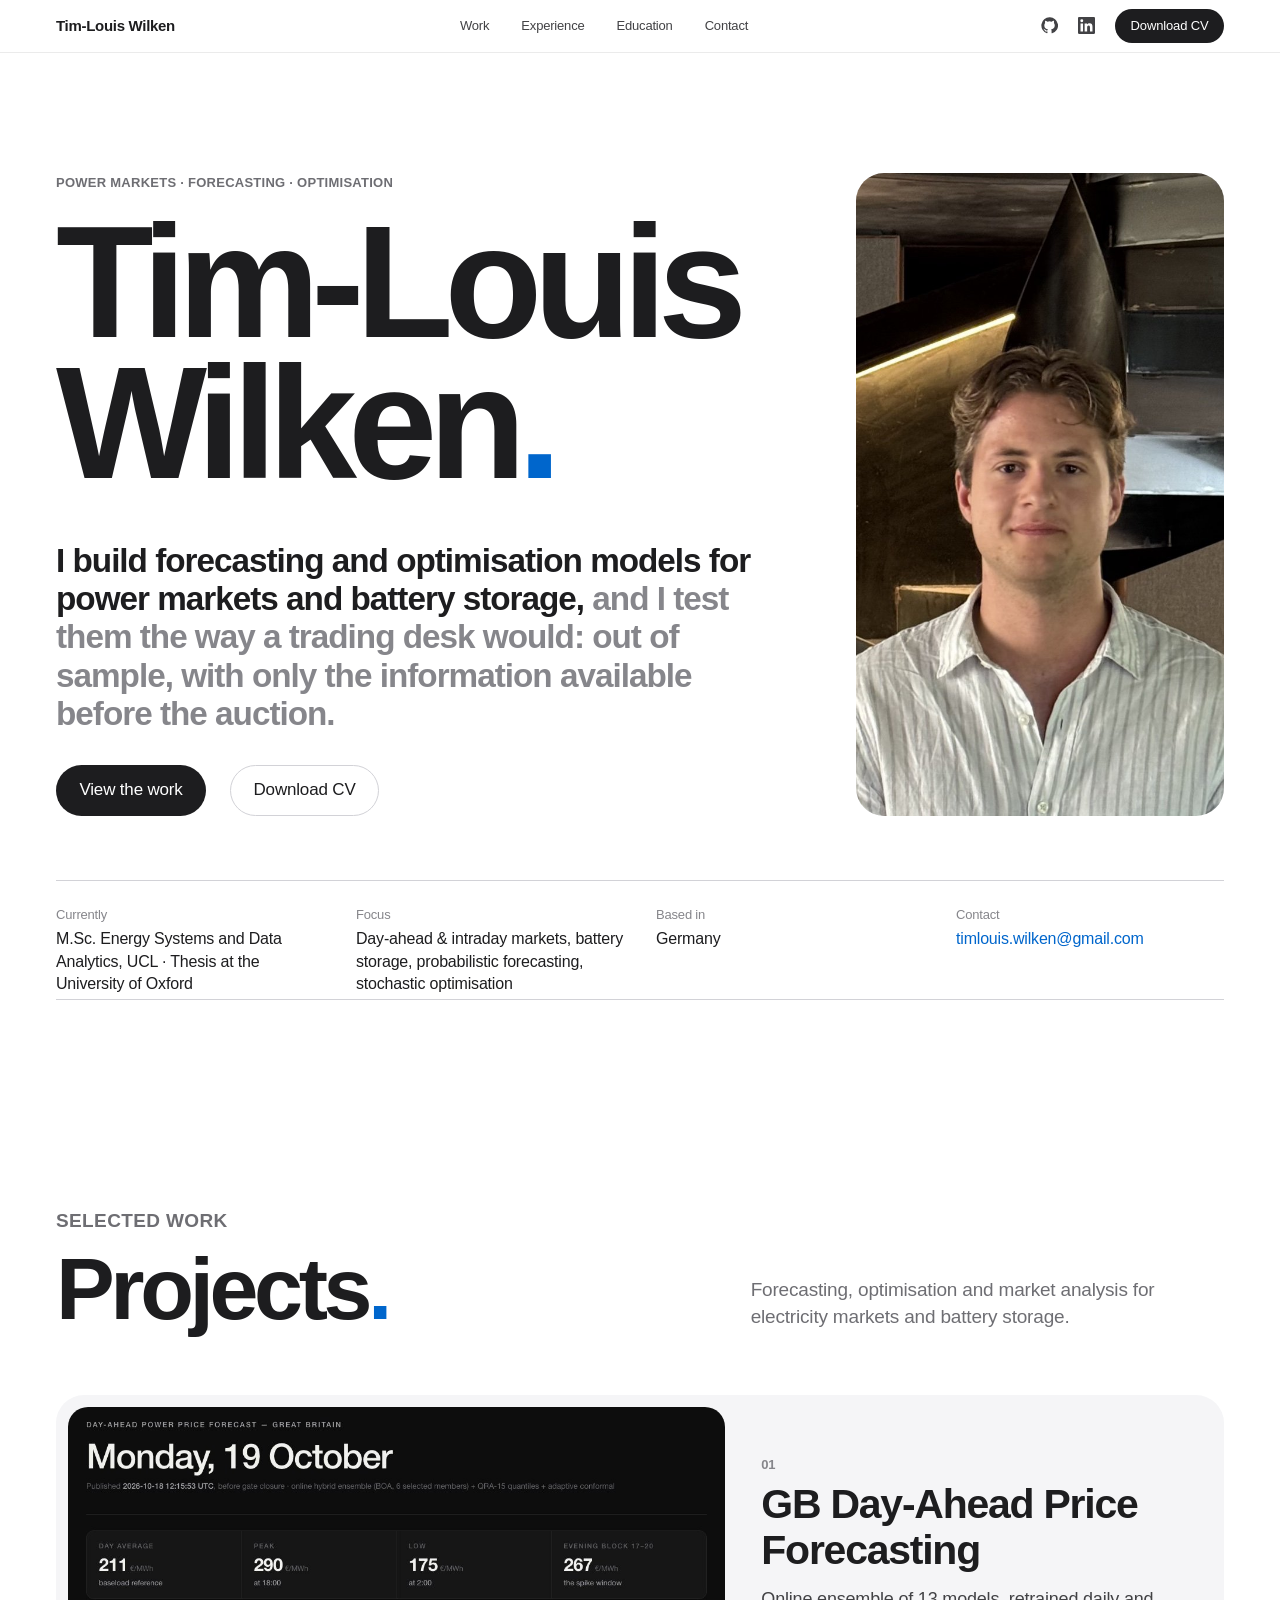
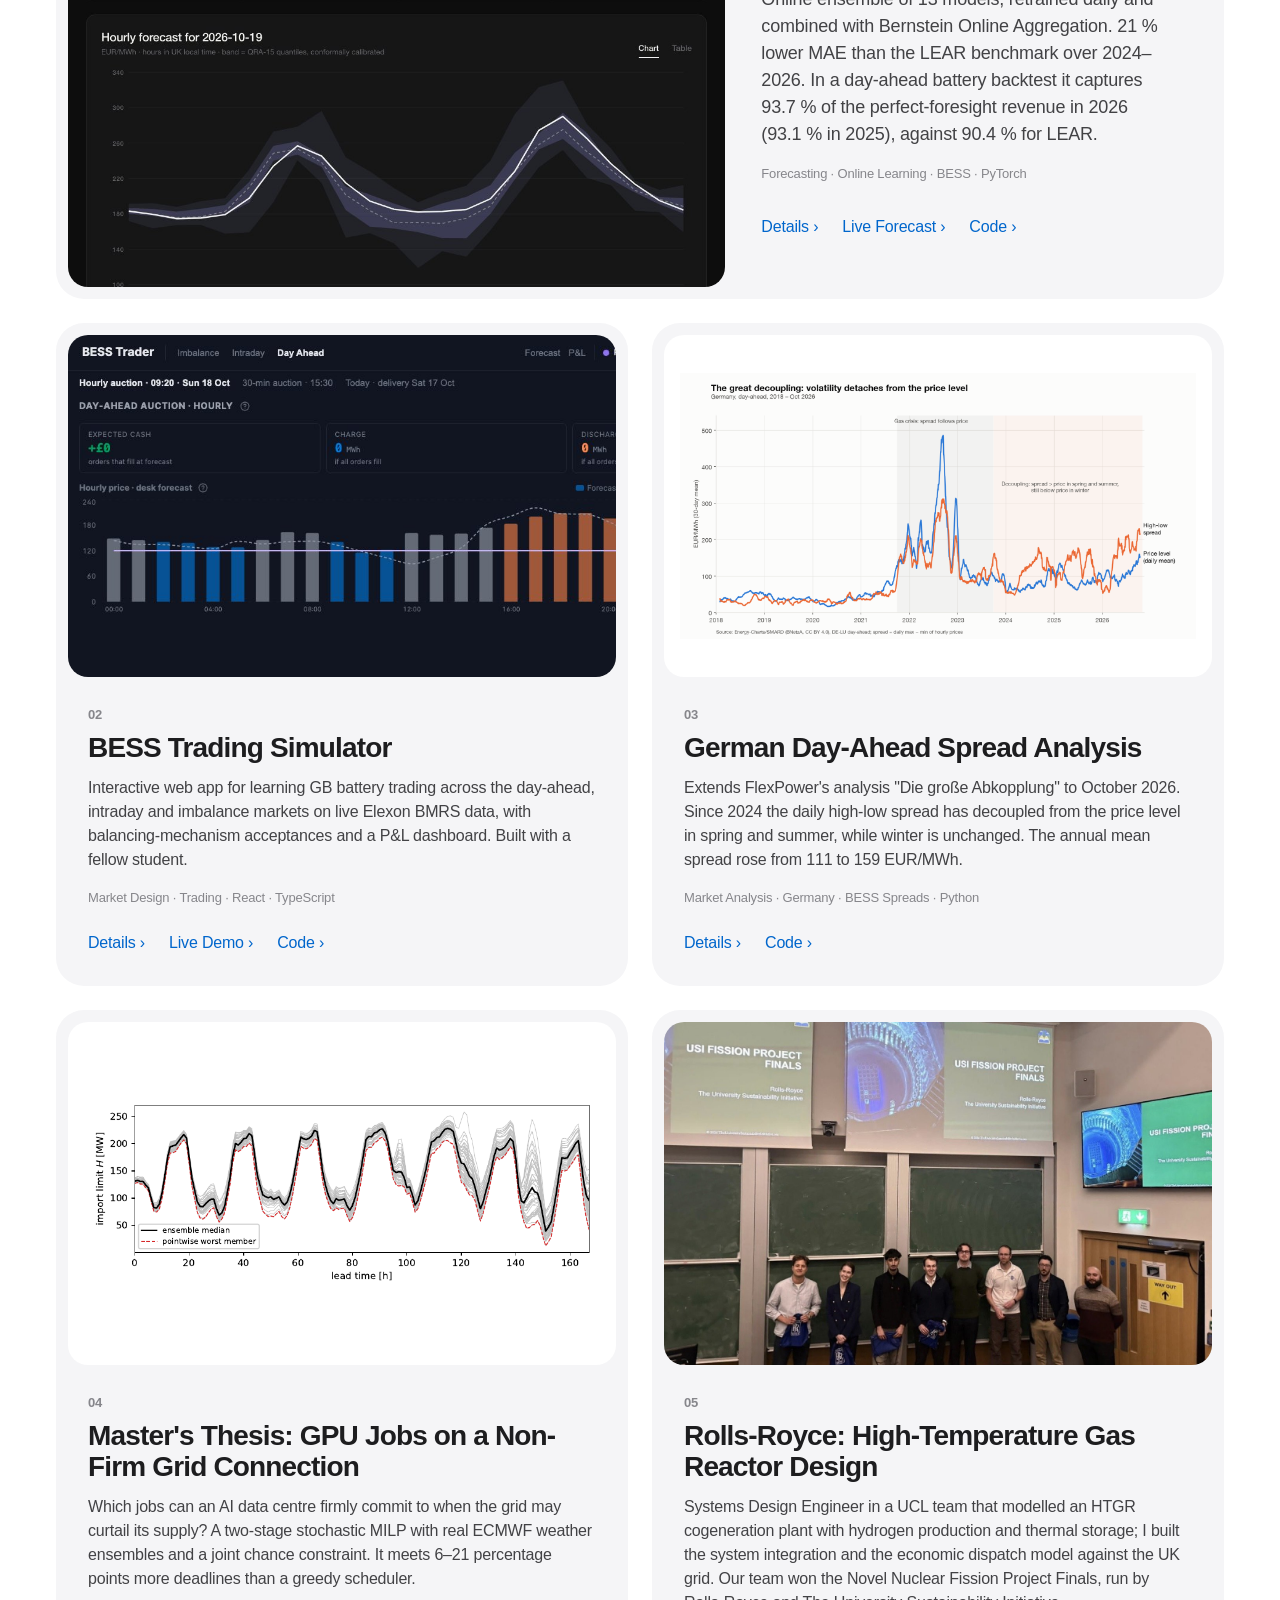
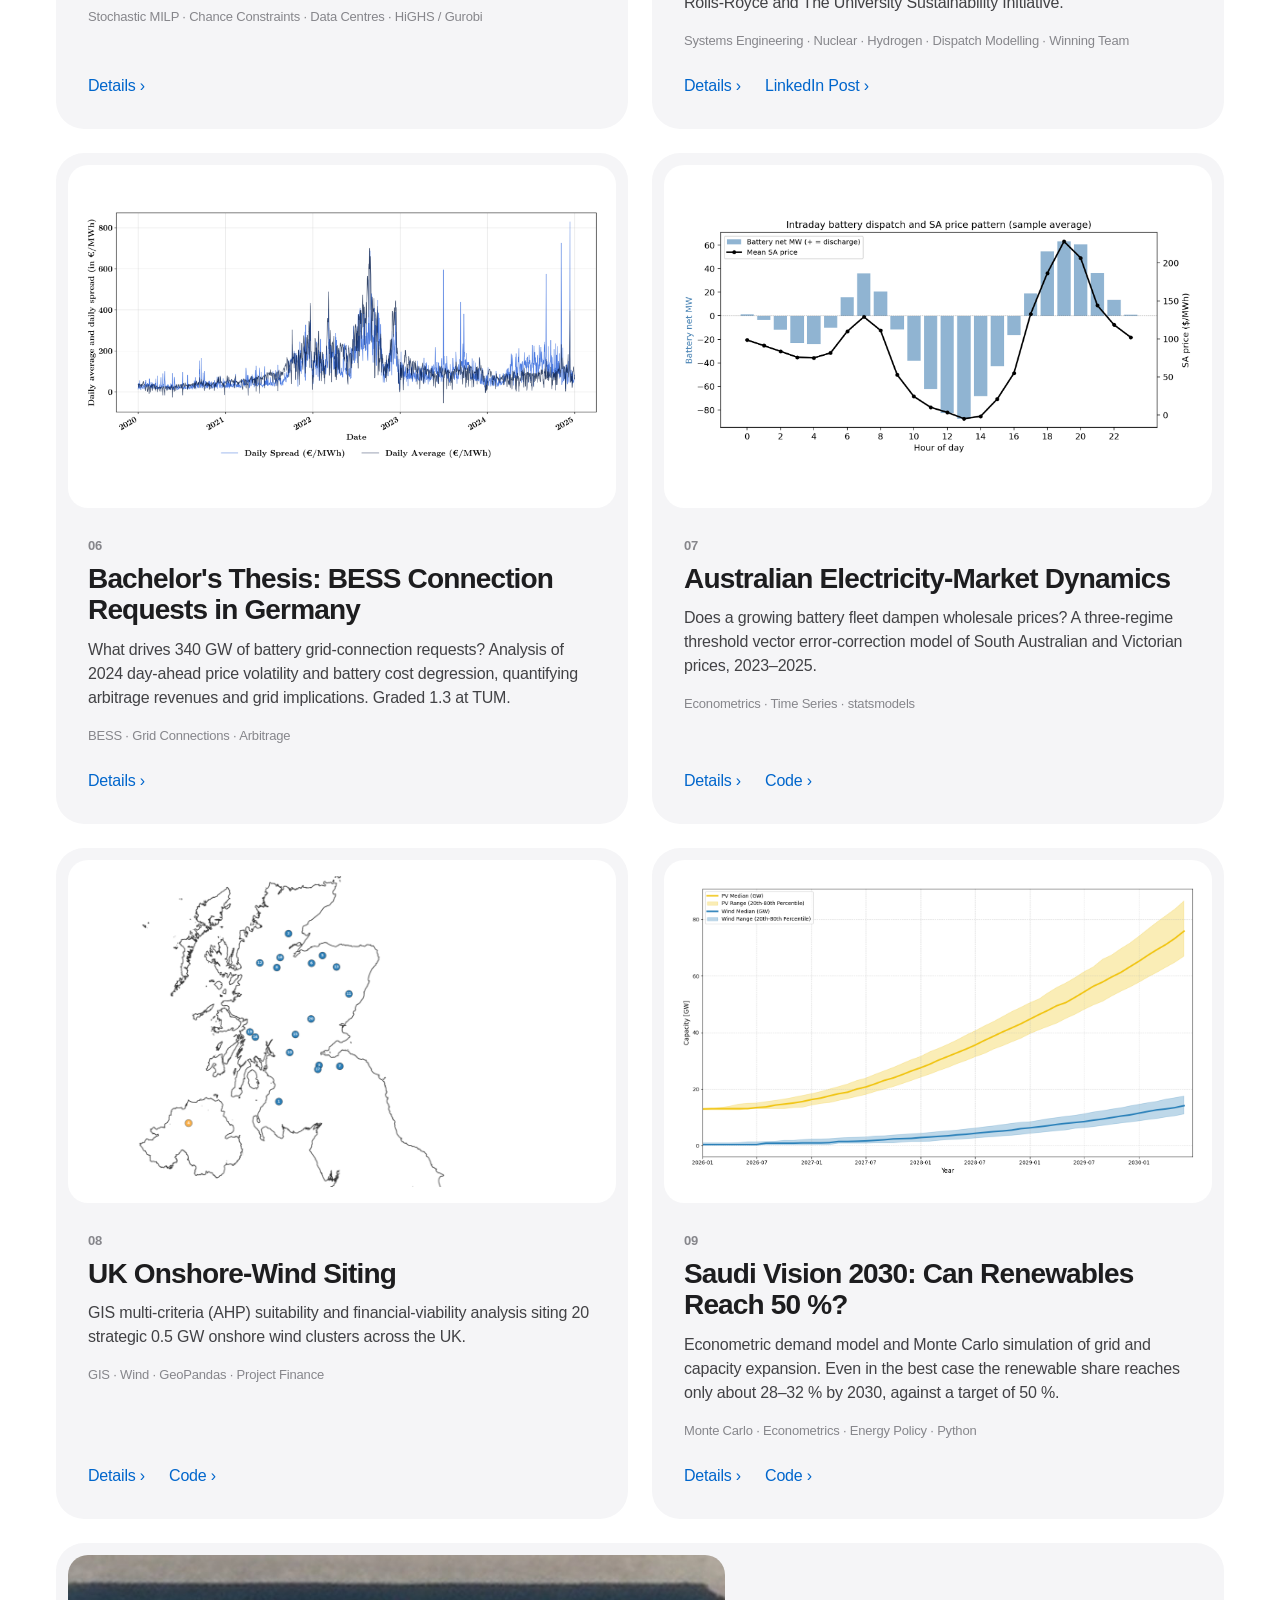
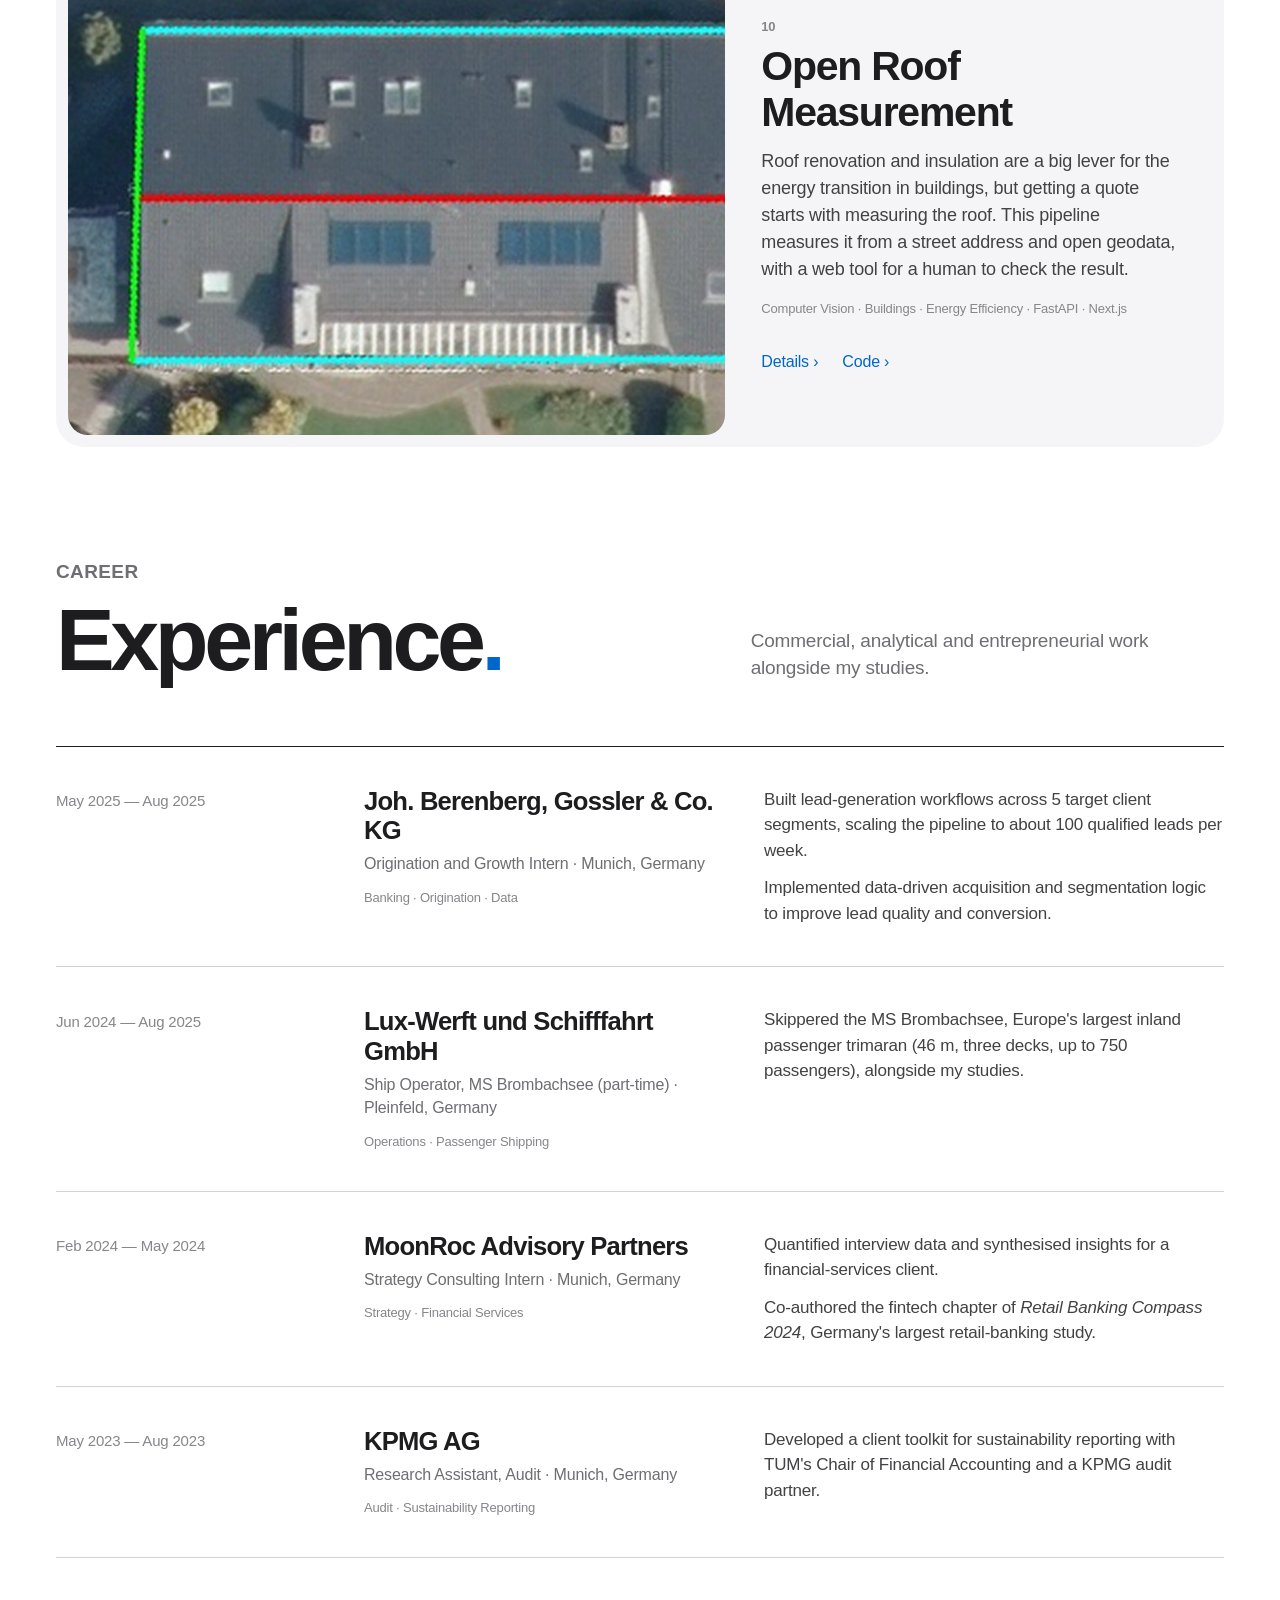
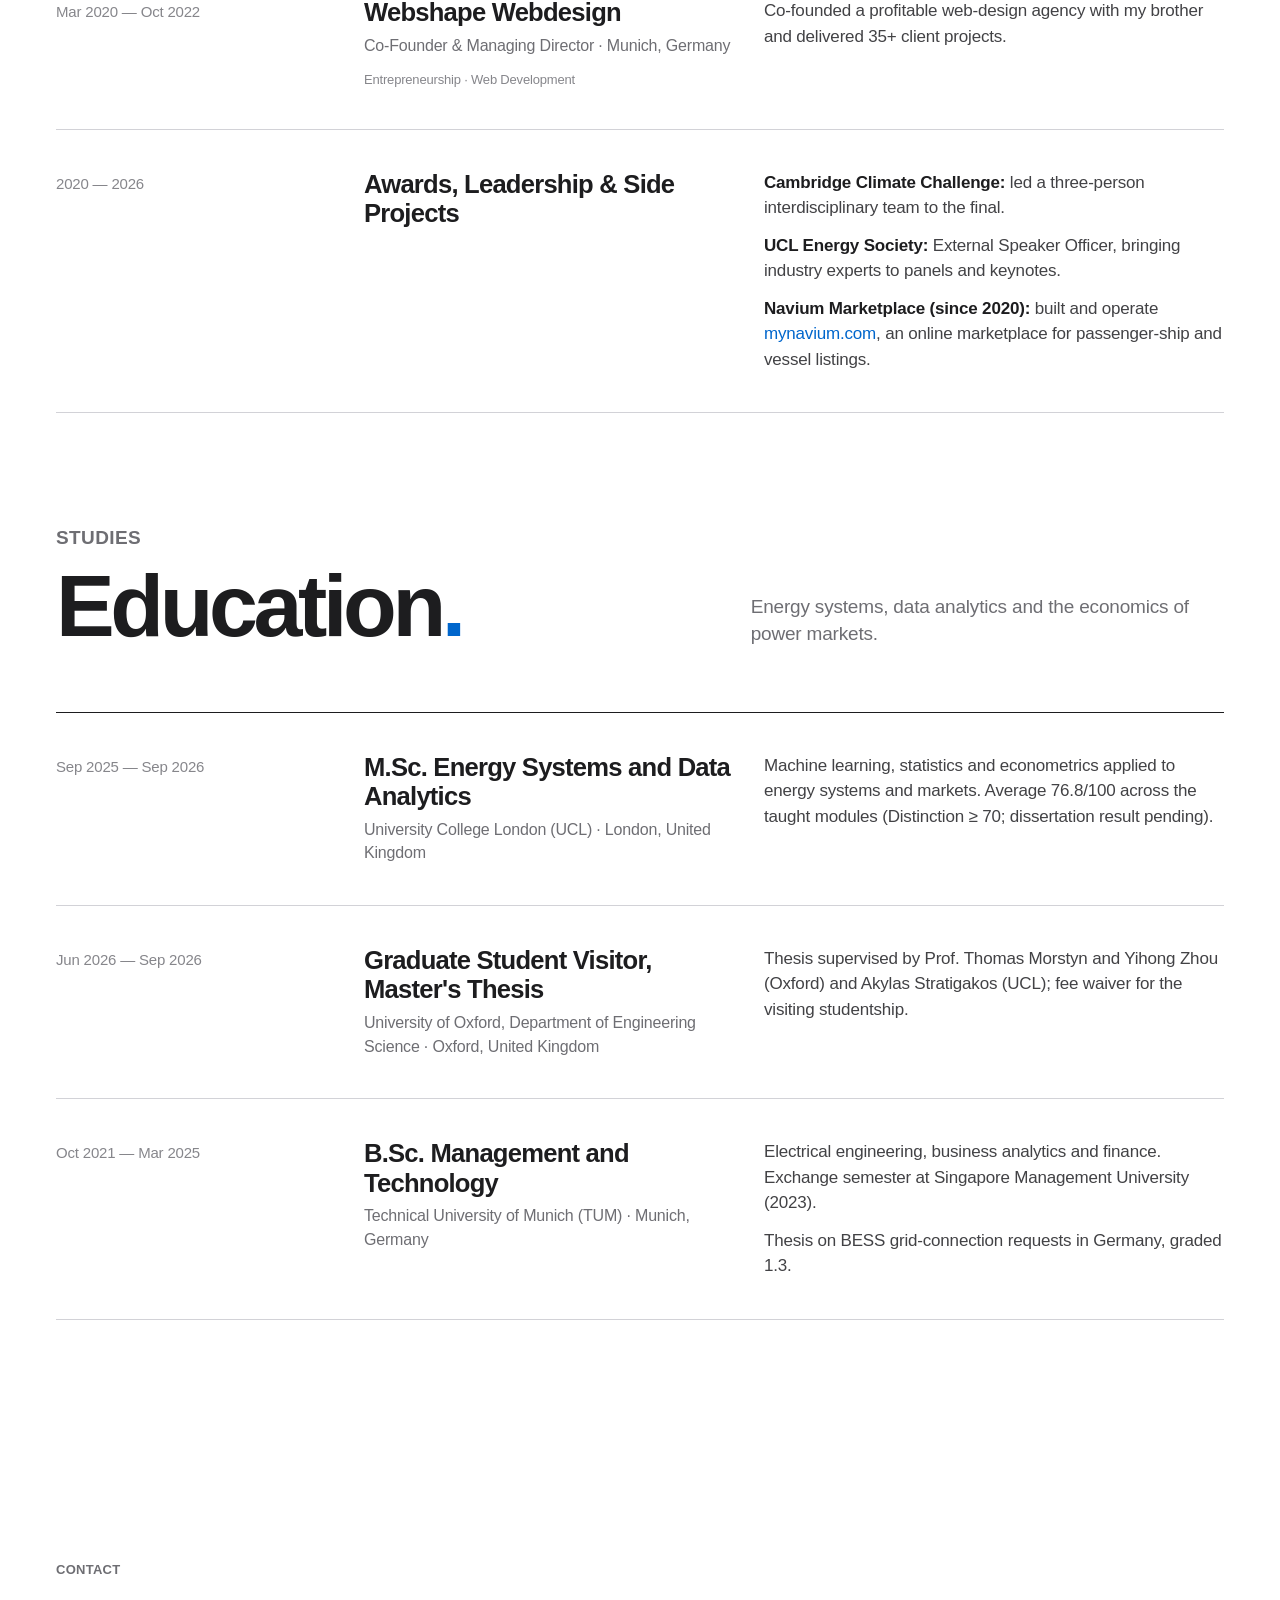
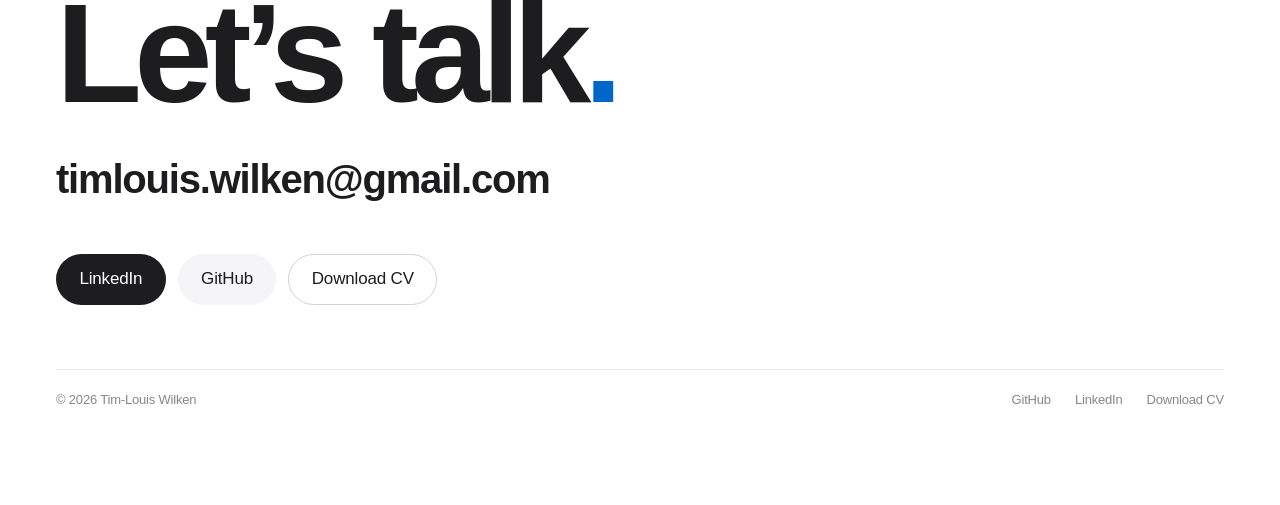
==== commit 7c852857: "Restore original hero and live wording, anchor offset, year label Co-Authored-By: Claude Opus 5.5 <n" ====
--- a/index.html
+++ b/index.html
@@ -50,7 +50,7 @@
         <img src="images/profile.jpg" alt="Portrait of Tim-Louis Wilken">
       </div>
       <div class="hero-copy reveal">
-        <p class="statement">I build forecasting and optimisation models for power markets and battery storage. <span class="muted">And I test them the way a trading desk would: out of sample, with only the information available before the auction.</span></p>
+        <p class="statement">I build forecasting and optimisation models for power markets and battery storage, <span class="muted">and I test them the way a trading desk would: out of sample, with only the information available before the auction.</span></p>
         <div class="actions">
           <a class="btn btn-primary" href="#projects">View the work</a>
           <a class="btn btn-ghost" href="cv.pdf" download="CV_Tim-Louis_Wilken.pdf">Download CV</a>
@@ -69,9 +69,9 @@
     <div class="live reveal" id="live-card" hidden>
       <div class="live-head">
         <div>
-          <p class="kicker"><span class="live-dot" aria-hidden="true"></span>Live · Updated every morning</p>
+          <p class="kicker"><span class="live-dot" aria-hidden="true"></span>Live forecast</p>
           <h2 class="live-title">GB day-ahead forecast<br>for <span id="live-date">…</span></h2>
-          <p class="live-sub">Published before gate closure by my online ensemble. Point forecast with the 90 % interval, EUR/MWh, UK local time.</p>
+          <p class="live-sub">Published every morning before gate closure by my online ensemble. Point forecast with the 90 % interval, EUR/MWh, UK local time.</p>
         </div>
         <a class="btn" href="https://timlouiswilken.github.io/gb-dayahead-forecast/" target="_blank" rel="noreferrer">Open live page ›</a>
       </div>
--- a/style.css
+++ b/style.css
@@ -334,3 +334,6 @@
   .nav-actions .btn-sm { display: none; }
   .btn { font-size: 1rem; }
 }
+
+/* anchor targets clear the sticky nav */
+[id] { scroll-margin-top: 3.5rem; }
